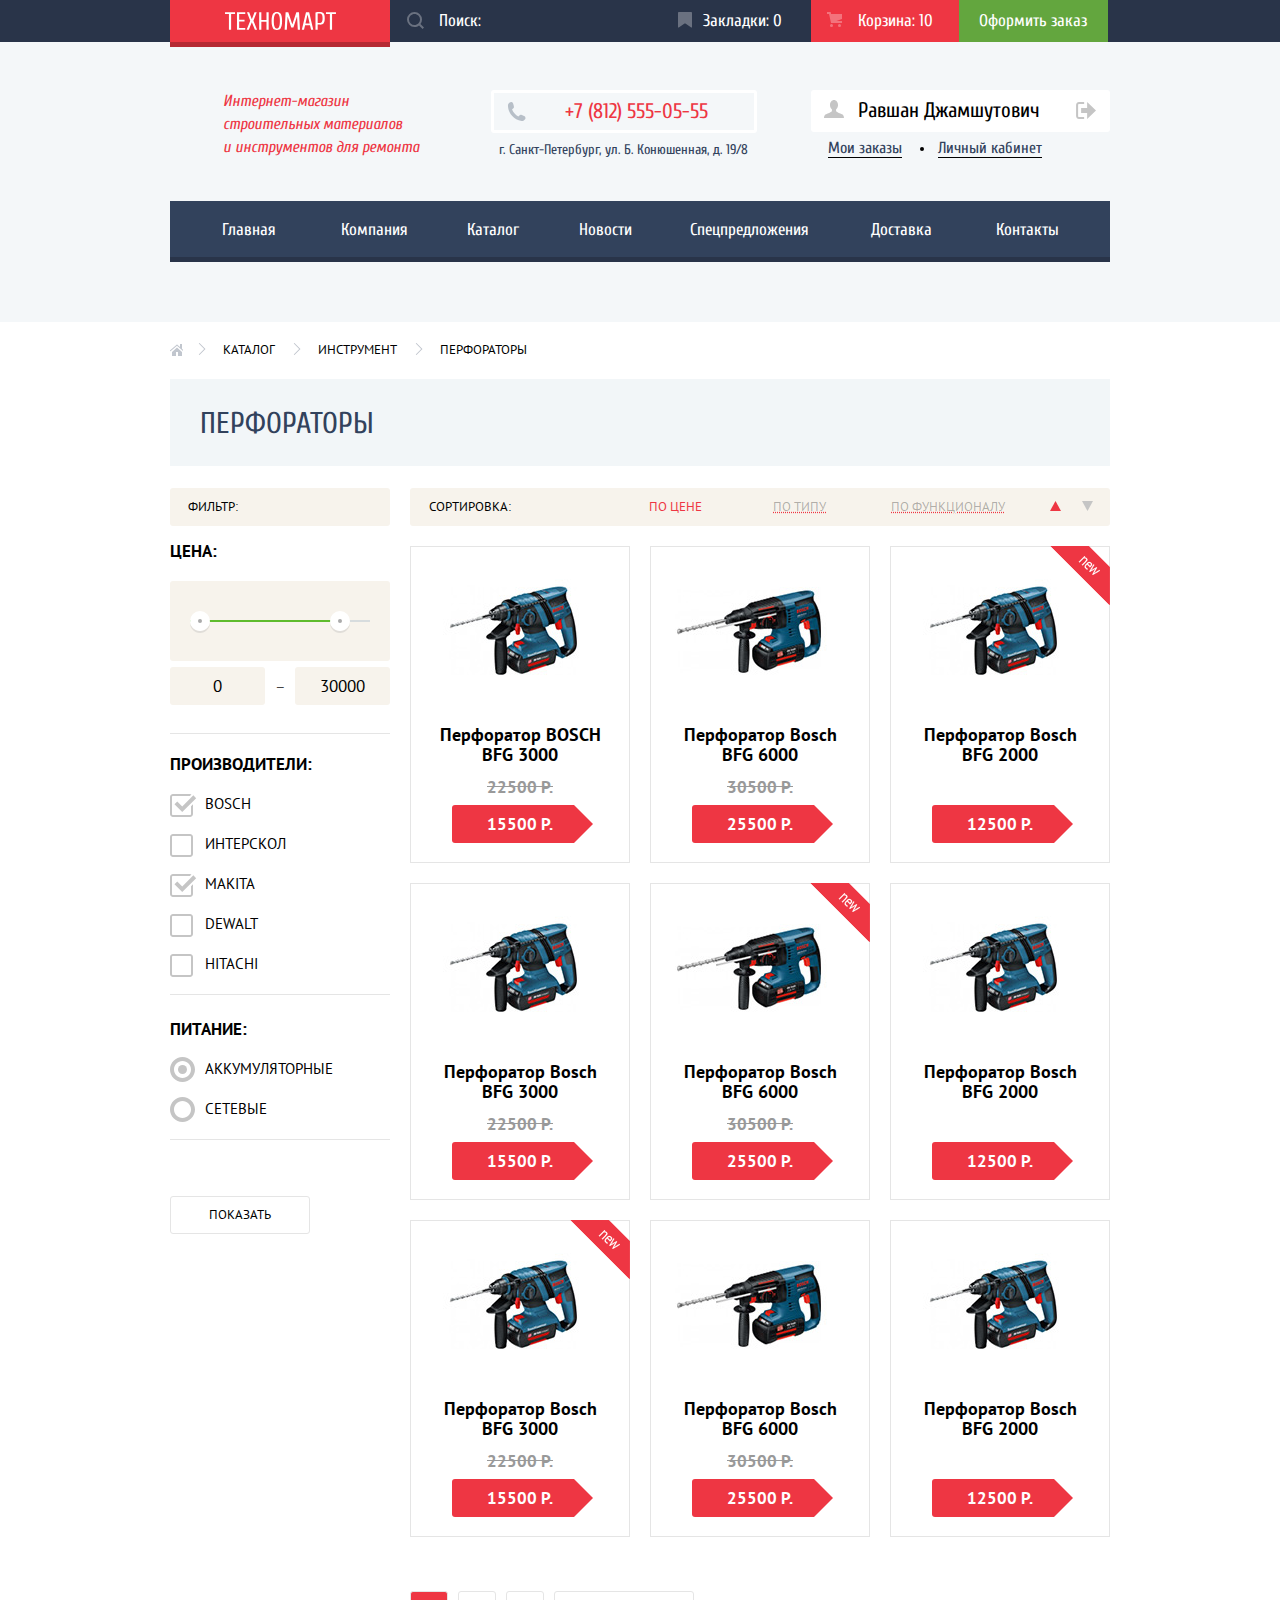
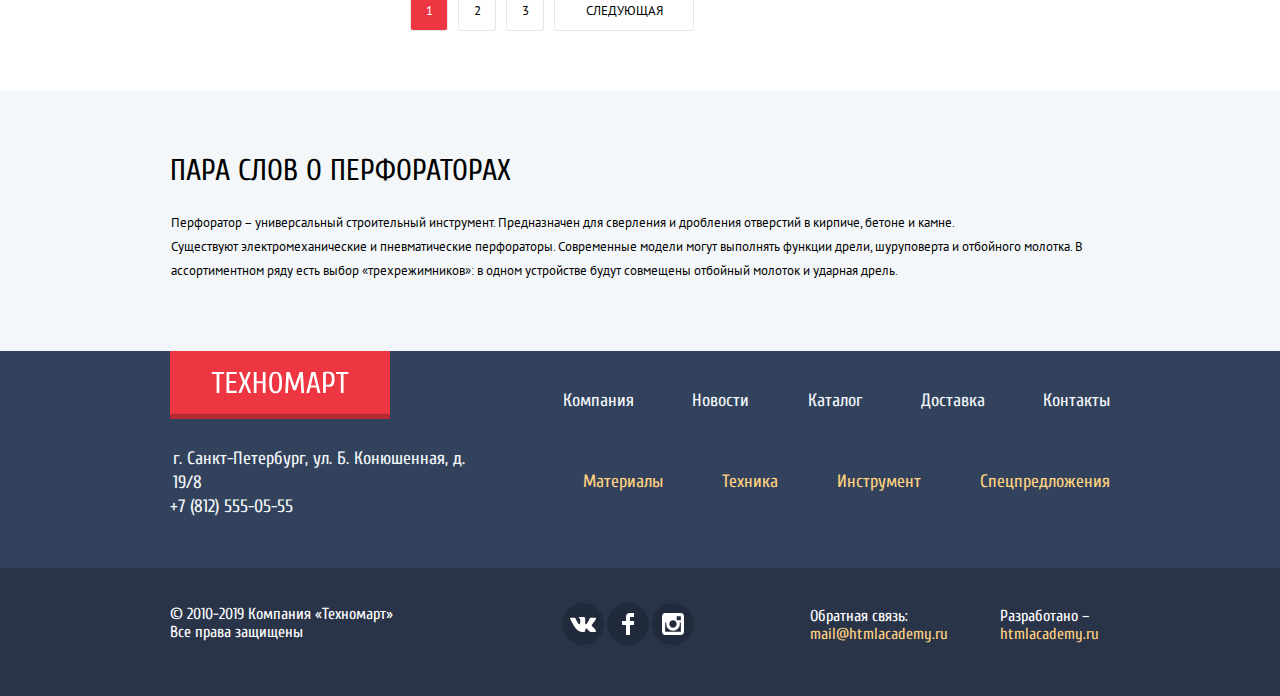
==== catalog.html @ f98b452c "Выравнивание в ПиксельПерфект, правки по замечаниям, доюавление кнопок слайдера" ====
<!DOCTYPE html>
<html lang="ru">
  <head>
    <meta charset="utf-8">
    <title>HTML Academy: Техномарт</title>
    <link href="https://fonts.googleapis.com/css?family=Cuprum:400,400i,700,700i|PT+Sans:400,700&amp;subset=cyrillic" rel="stylesheet" type="text/css">
    <link href="css/normalize.css" rel="stylesheet">
    <link href="css/style.css" rel="stylesheet">
  </head>
  <body>
    <header class="main-header">
      <section class="user-navigation">
        <div class="wrapper-container header-wrapper-container">
          <h2 class="visually-hidden">Пользовательская навигация</h2>
          <a class="header-logo" href="index.html">
            <img src="image/logo-technomart.svg" width="111" height="18" alt="Логотип сайта Техномарт">
            <span class="visually-hidden">Техномарт</span>
          </a>
          <form class="search-form" method="get" action="https://echo.htmlacademy.ru">
            <input class="search-input" type="text" name="search" placeholder="Поиск:">
          </form>
          <a class="bookmarks-link" href="#">Закладки: 0</a>
          <a class="basket-link basket-link-catalog" href="#">Корзина: 10</a>
          <a class="green-button green-button-catalog" href="#">Оформить заказ</a>
        </div>
      </section>
      <div class="wrapper-container">
        <section class="contacts-navigation">
          <h1 class="main-title">Интернет-магазин строительных материалов<br> и инструментов для ремонта</h1>
          <div class="contacts-list">
            <a href="tel:+78125550555">+7 (812) 555-05-55</a>
            <p>г. Санкт-Петербург, ул. Б. Конюшенная, д. 19/8</p>
          </div>
          <section class="user-page">
            <h2 class="visually-hidden">Кабинет пользователя</h2>
              <div class="user-form" >
                <a class="user-profile" href="#" aria-label="Ссылка на профайл">
                  <svg xmlns="http://www.w3.org/2000/svg" width="20" height="18" viewBox="0 0 20 18"><path fill="#c5c5c5" d="M17.881 14.166c-2.144-.735-4.256-1.666-5.207-2.39-.657-.501-.77-1.618-.517-2.415 1.118-.903 1.864-2.477 1.864-4.278C14.021 2.276 12.221 0 10 0S5.979 2.276 5.979 5.083c0 1.801.746 3.374 1.863 4.277.253.798.141 1.915-.517 2.416-.95.724-3.063 1.654-5.207 2.39S0 18 0 18h20s.025-3.099-2.119-3.834z"/></svg>
                </a>
                <a class="user-input" href="#">Равшан Джамшутович</a>
                <a class="user-exit" href="#" aria-label="Ссылка на страницу деавторизации">
                  <svg xmlns="http://www.w3.org/2000/svg" width="21" height="17" viewBox="0 0 21 17"><g fill="#c5c5c5"><path fill="#c5c5c5" d="M21 8.5L12.125 0v6h-6v5h6v6z"/><path fill="#c5c5c5" d="M3.106 13.952V3.048c.018-.376.171-1.057 1.01-1.057h5.027V0H4.116C1.938 0 1.112 1.81 1.087 3.027v10.946C1.112 15.189 1.938 17 4.116 17h5.027v-1.99H4.116c-.839 0-.992-.683-1.01-1.058z"/></g></svg>
                </a>
              </div>
              <ul class="user-page-link">
                <li>
                  <a href="#">Мои заказы</a>
                </li>
                <li>
                  <a href="#">Личный кабинет</a>
                </li>
              </ul>
          </section>
        </section>
        <nav class="site-navigation">
          <h2 class="visually-hidden">Навигация по сайту</h2>
          <ul class="site-navigation-list">
            <li class="site-navigation-item">
              <a href="index.html">Главная</a>
            </li>
            <li class="site-navigation-item">
              <a href="#">Компания</a>
            </li>
            <li class="site-navigation-item">
              <a href="#">Каталог</a>
            </li>
            <li class="site-navigation-item">
              <a href="#">Новости</a>
            </li>
            <li class="site-navigation-item">
              <a href="#">Спецпредложения</a>
            </li>
            <li class="site-navigation-item">
              <a href="#">Доставка</a>
            </li>
            <li class="site-navigation-item">
              <a href="#">Контакты</a>
            </li>
          </ul>
        </nav>
      </div>
    </header>
    <main>
      <div class="wrapper-container">
        <section class="catalog-position">
          <ul class="catalog-position-nav">
            <li class="icon-home">
              <a href="index.html" aria-label="Возврат на главную страницу"></a>
            </li>
            <li>
              <a href="#">Каталог</a>
            </li>
            <li>
              <a href="#">Инструмент</a>
            </li>
            <li>
              <a href="#">Перфораторы</a>
            </li>
          </ul>
          <h2>Перфораторы</h2>
        </section>
        <div class="filter-and-catalog-container">
          <section class="filters">
            <h3 class="filters-title">Фильтр:</h3>
            <form class="filters-form" method="get" action="https://echo.htmlacademy.ru">
              <fieldset class="price-filter">
                <legend>Цена:</legend>
                <div class="filter-range">
                  <div class="range-controls">
                    <div class="scale">
                      <div class="bar"></div>
                    </div>
                    <div class="range-toggle range-toggle-min"></div>
                    <div class="range-toggle range-toggle-max"></div>
                  </div>
                  <div class="price-controls">
                    <input class="min-price" type="text" name="min-price" value="0">
                    <p>–</p>
                    <input class="max-price" type="text" name="max-price" value="30000">
                  </div>
                </div>
              </fieldset>
              <fieldset class="manufacturers-filter">
                <legend>Производители:</legend>
                <ul class="manufacturers-filter-list">
                  <li class="filter-option">
                    <input class="visually-hidden filter-input filter-input-checkbox" type="checkbox" name="bosch" id="bosch" checked>
                    <label class="input-label" for="bosch">Bosch</label>
                  </li>
                  <li class="filter-option">
                    <input class="visually-hidden filter-input filter-input-checkbox" type="checkbox" name="interscol" id="interscol">
                    <label class="input-label" for="interscol">Интерскол</label>
                  </li>
                  <li class="filter-option">
                    <input class="visually-hidden filter-input filter-input-checkbox" type="checkbox" name="makita" id="makita" checked>
                    <label class="input-label" for="makita">Makita</label>
                  </li>
                  <li class="filter-option">
                    <input class="visually-hidden filter-input filter-input-checkbox" type="checkbox" name="dewolt" id="dewalt">
                    <label class="input-label" for="dewalt">Dewalt</label>
                  </li>
                  <li class="filter-option">
                    <input class="visually-hidden filter-input filter-input-checkbox" type="checkbox" name="hitachi" id="hitachi">
                    <label class="input-label" for="hitachi">Hitachi</label>
                  </li>
                </ul>
              </fieldset>
              <fieldset class="type-of-power-filter">
                <legend>Питание:</legend>
                <ul class="type-of-power-list">
                  <li class="filter-option">
                    <input class="visually-hidden filter-input filter-input-radio" type="radio" name="power-group" value="battery" id="battery" checked>
                    <label class="input-label" for="battery">Аккумуляторные</label>
                  </li>
                  <li class="filter-option">
                    <input class="visually-hidden filter-input filter-input-radio" type="radio" name="power-group" value="network" id="network">
                    <label class="input-label" for="network">Сетевые</label>
                  </li>
                </ul>
              </fieldset>
              <button class="filter-button" type="submit">Показать</button>
            </form>
          </section>
          <section class="catalog">
            <h3 class="visually-hidden">Страница каталога перфораторов</h3>
            <section class="sorting-section">
              <h3 class="sorting-section-title">Сортировка:</h3>
              <ul class="sorting-list">
                <li class="sorting-item sorting-item-current">
                  <a href="#">По цене</a>
                </li>
                <li class="sorting-item">
                  <a href="#">По типу</a>
                </li>
                <li class="sorting-item">
                  <a href="#">По функционалу</a>
                </li>
              </ul>
              <div class="navigation-button">
                <a class="navigation navigation-current" href="#">
                  <span class="visually-hidden">Сортировка вверх</span>
                  <svg xmlns="http://www.w3.org/2000/svg" width="11" height="10" viewBox="0 0 11 10"><path fill="#231F20" d="M5.5 0L0 10h11z"/></svg>
                </a>
                <a class="navigation" href="#">
                  <span class="visually-hidden">Сортировка вниз</span>
                  <svg xmlns="http://www.w3.org/2000/svg" width="11" height="10" viewBox="0 0 11 10"><path fill="#231F20" d="M5.5 10L0 0h11"/></svg>
                </a>
              </div>
            </section>
            <section class="catalog-section">
              <h3 class=visually-hidden>Список перфораторов</h3>
              <ul class="catalog-list">
                <li class="catalog-item">
                  <div class="flag flag-new">новинка</div>
                  <div class="actions">
                    <a href="#" class="buy-button">Купить</a>
                    <a href="#" class="bookmarks-button">В закладки</a>
                  </div>
                  <div class="image">
                    <img src="image/perforator-1.jpg" width="218" height="168" alt="Перфоратор Bosch BFG 3000">
                  </div>
                  <div class="goods-title">Перфоратор BOSCH BFG 3000</div>
                  <div class="grey-price-button">22500 р.</div>
                  <div class="red-price-button">15500 р.</div>
                </li>
                <li class="catalog-item">
                  <div class="flag flag-new">новинка</div>
                  <div class="actions">
                    <a href="#" class="buy-button">Купить</a>
                    <a href="#" class="bookmarks-button">В закладки</a>
                  </div>
                  <div class="image">
                    <img src="image/perforator-2.jpg" width="218" height="168" alt="Перфоратор Bosch BFG 6000">
                  </div>
                  <div class="goods-title">Перфоратор Bosch BFG 6000</div>
                  <div class="grey-price-button">30500 р.</div>
                  <div class="red-price-button">25500 р.</div>
                </li>
                <li class="catalog-item">
                  <div class="flag flag-new flag-show">новинка</div>
                  <div class="actions">
                    <a href="#" class="buy-button">Купить</a>
                    <a href="#" class="bookmarks-button">В закладки</a>
                  </div>
                  <div class="image">
                    <img src="image/perforator-3.jpg" width="218" height="168" alt="Перфоратор Bosch BFG 2000">
                  </div>
                  <div class="goods-title">Перфоратор Bosch BFG 2000</div>
                  <div class="grey-price-button invisible-price">12500 р.</div>
                  <div class="red-price-button">12500 р.</div>
                </li>
                <li class="catalog-item">
                  <div class="flag flag-new">новинка</div>
                  <div class="actions">
                    <a href="#" class="buy-button">Купить</a>
                    <a href="#" class="bookmarks-button">В закладки</a>
                  </div>
                  <div class="image">
                    <img src="image/perforator-1.jpg" width="218" height="168" alt="Перфоратор Bosch BFG 3000">
                  </div>
                  <div class="goods-title">Перфоратор Bosch BFG 3000</div>
                  <div class="grey-price-button">22500 р.</div>
                  <div class="red-price-button">15500 р.</div>
                </li>
                <li class="catalog-item">
                  <div class="flag flag-new flag-show">новинка</div>
                  <div class="actions">
                    <a href="#" class="buy-button">Купить</a>
                    <a href="#" class="bookmarks-button">В закладки</a>
                  </div>
                  <div class="image">
                    <img src="image/perforator-2.jpg" width="218" height="168" alt="Перфоратор Bosch BFG 6000">
                  </div>
                  <div class="goods-title">Перфоратор Bosch BFG 6000</div>
                  <div class="grey-price-button">30500 р.</div>
                  <div class="red-price-button">25500 р.</div>
                </li>
                <li class="catalog-item">
                  <div class="flag flag-new">новинка</div>
                  <div class="actions">
                    <a href="#" class="buy-button">Купить</a>
                    <a href="#" class="bookmarks-button">В закладки</a>
                  </div>
                  <div class="image">
                    <img src="image/perforator-3.jpg" width="218" height="168" alt="Перфоратор Bosch BFG 2000">
                  </div>
                  <div class="goods-title">Перфоратор Bosch BFG 2000</div>
                  <div class="grey-price-button invisible-price">12500 р.</div>
                  <div class="red-price-button">12500 р.</div>
                </li>
                <li class="catalog-item">
                  <div class="flag flag-new flag-show">новинка</div>
                  <div class="actions">
                    <a href="#" class="buy-button">Купить</a>
                    <a href="#" class="bookmarks-button">В закладки</a>
                  </div>
                  <div class="image">
                    <img src="image/perforator-1.jpg" width="218" height="168" alt="Перфоратор Bosch BFG 3000">
                  </div>
                  <div class="goods-title">Перфоратор Bosch BFG 3000</div>
                  <div class="grey-price-button">22500 р.</div>
                  <div class="red-price-button">15500 р.</div>
                </li>
                <li class="catalog-item">
                  <div class="flag flag-new">новинка</div>
                  <div class="actions">
                    <a href="#" class="buy-button">Купить</a>
                    <a href="#" class="bookmarks-button">В закладки</a>
                  </div>
                  <div class="image">
                    <img src="image/perforator-2.jpg" width="218" height="168" alt="Перфоратор Bosch BFG 6000">
                  </div>
                  <div class="goods-title">Перфоратор Bosch BFG 6000</div>
                  <div class="grey-price-button">30500 р.</div>
                  <div class="red-price-button">25500 р.</div>
                </li>
                <li class="catalog-item">
                  <div class="flag flag-new">новинка</div>
                  <div class="actions">
                    <a href="#" class="buy-button">Купить</a>
                    <a href="#" class="bookmarks-button">В закладки</a>
                  </div>
                  <div class="image">
                    <img src="image/perforator-3.jpg" width="218" height="168" alt="Перфоратор Bosch BFG 2000">
                  </div>
                  <div class="goods-title">Перфоратор Bosch BFG 2000</div>
                  <div class="grey-price-button invisible-price">12500 р.</div>
                  <div class="red-price-button">12500 р.</div>
                </li>
              </ul>
              <ul class="pagination-list">
                <li class="pagination-item pagination-item-current"><a href="#" aria-label="Первая страница каталога">1</a></li>
                <li class="pagination-item"><a href="#" aria-label="Вторая страница каталога">2</a></li>
                <li class="pagination-item"><a href="#" aria-label="Третья страница каталога">3</a></li>
                <li class="pagination-item"><a href="#" aria-label="Следующая страница каталога">Следующая</a></li>
              </ul>
            </section>
          </section>
        </div>
      </div>
      <section class="about-product">
        <div class="wrapper-container">
          <h2>Пара слов о перфораторах</h2>
          <p>Перфоратор – универсальный строительный инструмент. Предназначен для сверления и дробления отверстий в кирпиче, бетоне и камне.<br> Существуют электромеханические и пневматические перфораторы. Современные модели могут выполнять функции дрели, шуруповерта и отбойного молотка. В ассортиментном ряду есть выбор «трехрежимников»: в одном устройстве будут совмещены отбойный молоток и ударная дрель.</p>
        </div>
      </section>
      <section class="modal modal-basket">
        <h2 class="visually-hidden">Товар добавлен в корзину</h2>
        <div class="product-in-basket">
          <p>Товар добавлен в корзину!</p>
          <button class="close-button" type="button" aria-label="Закрыть окно"></button>
        </div>
        <div class="basket-buy-buttons">
          <a class="checkout" href="#">Оформить заказ</a>
          <a class="continue-shopping" href="catalog.html">Продолжить покупки</a>
        </div>
      </section>
    </main>
    <footer class="main-footer">
      <div class="upper-footer-container">
        <div class="wrapper-container footer-wrapper-container">
          <div class="footer-navigation">
            <section class="adress">
              <h2 class="visually-hidden">Адрес Техномарта</h2>
              <a class="footer-logo" href="index.html">
                <img src="image/logo-footer.svg" width="138" height="23" alt="Логотип сайта Техномарт">
                <span class="visually-hidden">Техномарт</span>
              </a>
              <p>г. Санкт-Петербург, ул. Б. Конюшенная, д. 19/8</p>
              <a href="tel:+78125550555">+7 (812) 555-05-55</a>
            </section>
            <section class="footer-navigation-list">
              <h2 class="visually-hidden">Навигация по сайту</h2>
              <ul class="footer-site-nav">
                <li>
                  <a href="#">Компания</a>
                </li>
                <li>
                  <a href="#">Новости</a>
                </li>
                <li>
                  <a href="catalog.html">Каталог</a>
                </li>
                <li>
                  <a href="#">Доставка</a>
                </li>
                <li>
                  <a href="#">Контакты</a>
                </li>
              </ul>
              <ul class="footer-catalog-nav">
                <li>
                  <a href="#">Материалы</a>
                </li>
                <li>
                  <a href="#">Техника</a>
                </li>
                <li>
                  <a href="#">Инструмент</a>
                </li>
                <li>
                  <a href="#">Спецпредложения</a>
                </li>
              </ul>
            </section>
          </div>
        </div>
      </div>
      <div class="lower-footer-container">
        <div class="wrapper-container">
          <section class="social">
            <h2 class="visually-hidden">Соцсети и обратная связь</h2>
            <p class="copyright">© 2010-2019 Компания «Техномарт» Все права защищены</p>
            <ul class="social-button-list">
              <li>
                <a class="social-button" href="#">
                  <span class="visually-hidden">Вконтакте</span>
                </a>
              </li>
              <li>
                <a class="social-button" href="#">
                  <span class="visually-hidden">Фейсбук</span>
                </a>
              </li>
              <li>
                <a class="social-button" href="#">
                  <span class="visually-hidden">Инстаграм</span>
                </a>
              </li>
            </ul>
            <div class="social-links">
              <div class="social-links-container">
                <p>Обратная связь:</p>
                <a href="mailto:mail@htmlacademy.ru">mail@htmlacademy.ru</a>
              </div>
              <div class="social-links-container">
                <p>Разработано –</p>
                <a href="https://htmlacademy.ru/intensive/htmlcss">htmlacademy.ru</a>
              </div>
            </div>
          </section>
        </div>
      </div>
    </footer>
  </body>
<html>                                                                                                                                                                                                                                       
---- css/style.css ----
* {
	box-sizing: border-box;
}

body {
  position: relative;
  margin: 0;
  padding: 0;
  font-family: "PT Sans", "Arial", sans-serif;
  font-size: 13px;
  line-height: 24px;
  font-weight: 400;
  color: #000000;
  background-color: #ffffff;
}

a {
  text-decoration: none;
}

img {
  max-width: 100%;
  height: auto;
}

.visually-hidden:not(:focus):not(:active),
input[type="checkbox"].visually-hidden,
input[type="radio"].visually-hidden {
  position: absolute;
  width: 1px;
  height: 1px;
  margin: -1px;
  padding: 0;
  border: 0;
  white-space: nowrap;
  clip-path: inset(100%);
  clip: rect(0 0 0 0);
  overflow: hidden;
}

.wrapper-container {
  width: 960px;
  padding: 0 10px;
  margin: 0 auto;
}

.main-header {
  display: flex;
  flex-direction: column;
  padding-bottom: 60px;
  background-color: #f4f7f9;
}

.header-wrapper-container {
  position: relative;
}

.footer-wrapper-container {
  position: relative;
}

.user-navigation {
  background-color: #293449;
}

.header-logo {
  position: absolute;
  top: 0;
  left: 10px;
  width: 220px;
  height: 47px;
  padding-left: 55px;
  padding-top: 13px;
  background-color: #ee3643;
  box-shadow: inset 0px -5px 0 0 rgba(0, 0, 0, 0.24);
}

.header-logo:hover,
.header-logo:focus {
  background-color: #ca2c37;
  box-shadow: inset 0px -5px 0 0 rgba(0, 0, 0, 0.24);
}

.header-logo:active {
  background-color: #ba2732;
  box-shadow: inset 0px -5px 0 0 rgba(0, 0, 0, 0.24);
}

.user-navigation a {
  display: inline-block;
  padding-top: 12px;
  padding-bottom: 12px;
  font-family: "Cuprum", "Arial", sans-serif;
  font-size: 17px;
  line-height: 18px;
  color: #ffffff;
  text-align: left;
}

.search-form {
  position: relative;
  display: inline-block;
  width: 270px;
  margin-left: 220px;
  background-color: #293449;
}

.search-form::before {
  content: "";
  position: absolute;
  top: 12px;
  left: 17px;
  width: 17px;
  height: 17px;
  background-image: url("../image/icon-search.svg");
  background-repeat: no-repeat;
  background-position: 0 0;
  opacity: 0.3;
}

.search-form:active::before,
.search-form:focus::before {
  opacity: 0;
}

.search-input {
  width: 100%;
  box-sizing: border-box;
  padding-left: 49px;
  padding-top: 12px;
  padding-bottom: 12px;
  border: none;
  font-family: "Cuprum", "Arial", sans-serif;
  font-size: 17px;
  line-height: 18px;
  color: #ffffff;
  text-align: left;
  background-color: #293449;
}

.search-input::placeholder {
  font-family: "Cuprum", "Arial", sans-serif;
  font-size: 17px;
  line-height: 18px;
  color: #ffffff;
}

.search-input:hover {
  background-color: #212a3a;
  background-image: url("../image/icon-search.svg");
  background-repeat: no-repeat;
  background-position: 17px center;
}

.search-input:active,
.search-input:focus {
  color: #000000;
  background-color: #ffffff;
  background-image: url("../image/icon-search-red.svg");
  background-repeat: no-repeat;
  background-position: 17px center;
}

.bookmarks-link {
  position: relative;
  width: 145px;
  padding-left: 40px;
  padding-right: 20px;
}

.bookmarks-link::before {
  content: "";
  position: absolute;
  top: 12px;
  left: 15px;
  width: 14px;
  height: 16px;
  background-image: url("../image/icon-bookmark.svg");
  background-repeat: no-repeat;
  background-position: 0 0;
  opacity: 0.3;
}

.bookmarks-link:hover::before,
.bookmarks-link:focus::before {
  opacity: 1;
}

.bookmarks-link:active::before {
  opacity: 0.5;
}

.basket-link {
  position: relative;
  width: 148px;
  padding-left: 47px;
  padding-right: 17px;
}

.basket-link::before {
  content: "";
  position: absolute;
  top: 12px;
  left: 16px;
  width: 15px;
  height: 15px;
  background-image: url("../image/icon-cart.svg");
  background-repeat: no-repeat;
  background-position: 0 0;
  opacity: 0.3;
}

.basket-link:hover::before,
.basket-link:focus::before {
  opacity: 1;
}

.basket-link:active::before {
  opacity: 0.5;
}

.basket-link-catalog {
  background-color: #ee3643;
}

.bookmarks-link:hover,
.bookmarks-link:focus,
.basket-link:hover,
.basket-link:focus {
  background-color: #212a3a;
}

.bookmarks-link:active,
.basket-link:active {
  color: rgba(255, 255, 255, 0.6);
  background-color: #161d29;
}

.green-button {
  width: 150px;
  margin-left: -4px;
  padding-left: 21px;
  background-color: #63a63e;
}

.green-button:hover,
.green-button:focus {
  background-color: #5fbb2d;
}

.green-button:active {
  color: rgba(255, 255, 255, 0.5);
  background-color: #518534;
}

.contacts-navigation {
  display: flex;
  flex-wrap: wrap;
  justify-content: space-between;
  align-items: flex-start;
  padding: 0;
  margin-top: 48px;
  margin-bottom: 25px;
}

.contacts-navigation p {
  margin-top: 0;
  font-family: "Cuprum", "Arial", sans-serif;
  font-size: 14px;
  line-height: 24px;
  font-weight: 400;
  color: #32425c;
  text-align: center;
}

.main-title {
  width: 197px;
  margin-top: 0;
  margin-left: 53px;
  margin-right: 4px;
  padding: 0;
  font-family: "Cuprum", "Arial", sans-serif;
  font-style: italic;
  font-size: 16px;
  line-height: 23px;
  font-weight: 400;
  color: #ee3643;
  text-align: left;
}

.index-contacts-list {
  width: 270px;
}

.index-contacts-list a {
  position: relative;
  display: block;
  width: auto;
  margin-bottom: 4px;
  padding-top: 8px;
  padding-bottom: 8px;
  padding-left: 71px;
  font-family: "Cuprum", "Arial", sans-serif;
  font-size: 21px;
  line-height: 21px;
  font-weight: 400;
  color: #ee3643;
  text-align: left;
  border: 3px solid #ffffff;
  border-radius: 3px;
}

.contacts-list {
  width: 278px;
}

.contacts-list a {
  position: relative;
  display: block;
  width: auto;
  margin-bottom: 5px;
  margin-left: 12px;
  padding-top: 8px;
  padding-bottom: 8px;
  padding-left: 71px;
  font-family: "Cuprum", "Arial", sans-serif;
  font-size: 21px;
  line-height: 21px;
  font-weight: 400;
  color: #ee3643;
  text-align: left;
  border: 3px solid #ffffff;
  border-radius: 3px;
}

.contacts-list a::before {
  content: "";
  position: absolute;
  top: 9px;
  left: 13px;
  width: 19px;
  height: 19px;
  background-image: url("../image/icon-phone.svg");
  background-repeat: no-repeat;
  background-position: 0 0;
}

.contacts-list p {
  margin-left: 12px;
}
.user-button {
  display: flex;
  flex-wrap: wrap;
  width: 280px;
  margin: 0;
  padding: 0;
  padding-top: 11px;
  padding-bottom: 9px;
  list-style: none;
}

.enter-user-button {
  position: relative;
  width: 121px;
  margin-right: 10px;
  padding-left: 47px;
  padding-right: 27px;
  padding-top: 12px;
  padding-bottom: 8px;
  font-family: "Cuprum", "Arial", sans-serif;
  font-size: 21px;
  line-height: 21px;
  font-weight: 400;
  color: #000000;
  background-color: #ffffff;
  border: none;
  border-radius: 3px;
}

.registration-user-button {
  width: 150px;
  padding-top: 14px;
  padding-bottom: 11px;
  padding-left: 23px;
  padding-right: 23px;
  font-family: "Cuprum", "Arial", sans-serif;
  font-size: 21px;
  line-height: 21px;
  font-weight: 400;
  color: #000000;
  text-align: center;
  background-color: #ffffff;
  border: none;
  border-radius: 3px;
}

.enter-user-button:hover,
.enter-user-button:focus,
.registration-user-button:hover,
.registration-user-button:focus {
  color: #ee3643;
}

.enter-user-button:active,
.registration-user-button:active {
  color: rgba(0, 0, 0, 0.3);
}

.enter-user-button::before {
  content: "";
  position: absolute;
  top: 15px;
  left: 15px;
  width: 20px;
  height: 17px;
  background-image: url("../image/icon-login.svg");
  background-repeat: no-repeat;
  background-position: 0 0;
}

.enter-user-button:hover::before,
.enter-user-button:focus::before{
  background-image: url("../image/icon-login-black.svg");
}

.enter-user-button:active::before {
  background-image: url("../image/icon-login.svg")
}

.user-page {
  display: flex;
  flex-direction: column;
}

.user-form {
  display: flex;
  flex-wrap: wrap;
  justify-content: flex-start;
  width: 299px;
  margin-bottom: 5px;
  box-sizing: border-box;
  padding-top: 10px;
  padding-bottom: 11px;
  padding-left: 13px;
  padding-right: 10px;
  background-color: #ffffff;
  border: none;
  border-radius: 3px;
}

.user-input {
  font-family: "Cuprum", "Arial", sans-serif;
  font-size: 21px;
  line-height: 21px;
  font-weight: 400;
  color: #000000;
  text-align: left;
}

.user-input:active {
  color: rgba(0, 0, 0, 0.3);
}

.user-profile {
  width: 20px;
  height: 18px;
  margin-right: 14px;
}

.user-profile:hover path,
.user-profile:focus path {
  fill: #000000;
}

.user-profile:active path {
  fill: #c5c5c5;
}

.user-exit {
  width: 20px;
  height: 17px;
  margin-top: 2px;
  margin-left: 35px;
}

.user-exit:hover path,
.user-exit:focus path {
  fill: #000000;;
}

.user-exit:active path {
  fill: #c5c5c5;
}

.user-page-link {
  display: flex;
  justify-content: space-between;
  flex-wrap: wrap;
  width: 239px;
  margin: 0;
  padding: 0;
  list-style-position: inside;
}

.user-page-link li:first-of-type {
  width: 109px;
  padding-left: 17px;
  padding-right: 7px;
  list-style: none;
}

.user-page-link li:last-of-type {
  width: 130px;
}

.user-page-link a {
  font-family: "Cuprum", "Arial", sans-serif;
  font-size: 16px;
  line-height: 18px;
  font-weight: 400;
  color: #32425c;
  text-align: left;
  border-bottom: 1px solid #000000;
}

.user-page-link a:hover,
.user-page-link a:focus {
  color: #ee3643;
}

.user-page-link a:active {
  color: rgba(50, 66, 92, 0.3);
}

.site-navigation {
  background-color: #32425c;
  box-shadow: inset 0px -5px 0 0 #293449;
}

.site-navigation-list {
  display: flex;
  flex-wrap: wrap;
  justify-content: flex-start;
  padding: 0;
  margin: 0;
  list-style: none;
}

.site-navigation-item {
  display: block;
  box-sizing: border-box;
  margin: 0;
  padding: 0;
  padding-top: 18px;
  padding-bottom: 19px;
  color: #ffffff;
}

.site-navigation-item:first-of-type {
  padding-left: 52px;
  padding-right: 32px;
}

.site-navigation-item:nth-of-type(2) {
  padding-left: 33px;
  padding-right: 29px;
}

.site-navigation-item:nth-of-type(3) {
  padding-left: 30px;
  padding-right: 30px;
}

.site-navigation-item:nth-of-type(4) {
  padding-left: 30px;
  padding-right: 29px;
}

.site-navigation-item:nth-of-type(5) {
  padding-left: 29px;
  padding-right: 31px;
}

.site-navigation-item:nth-of-type(6) {
  padding-left: 31px;
  padding-right: 32px;
}

.site-navigation-item:last-of-type {
  padding-left: 32px;
  padding-right: 50px;
}

.site-navigation-item:hover,
.site-navigation-item:focus,
.site-navigation-item:hover a,
.site-navigation-item:focus a{
  color: #ffffff;
  background-color: #293449;
}

.site-navigation-item:active,
.site-navigation-item:active a {
  color: rgba(255, 255, 255, 0.5);
  background-color: #1d2739;
}

.site-navigation a {
  font-family: "Cuprum", "Arial", sans-serif;
  font-size: 17px;
  line-height: 17px;
  font-weight: 400;
  color: #ffffff;
  text-align: left;
}

.special-index-catalog {
  display: flex;
  flex-wrap: wrap;
  flex-direction: column;
  margin-top: 60px;
  background-color: #ffffff;
}

.upper-container {
  display: flex;
  flex-wrap: wrap;
  justify-content: space-between;
  margin-bottom: 22px;
}

.lower-container {
  display: flex;
  flex-wrap: wrap;
  justify-content: space-between;
}

.lower-container-item {
  display: flex;
  flex-wrap: wrap;
  flex-direction: column;
  justify-content: space-between;
}

.special-index-catalog-list {
  display: block;
  width: 300px;
  padding-left: 24px;
  padding-right: 43px;
  padding-bottom: 20px;
  font-family: "Cuprum", "Arial", sans-serif;
  font-size: 24px;
  line-height: 30px;
  font-weight: 700;
  color: #ffffff;
  text-align: left;
}

.lower-container .special-index-catalog-list {
  padding-bottom: 21px;
  margin-bottom: 22px;
}

.special-index-catalog-list:first-of-type {
  position: relative;
  background-image: url("../image/icon-1.svg");
  background-repeat: no-repeat;
  background-size: 129px 65px;
  background-position: right;
  background-color: #ffbf47;
}

.special-index-catalog-list:first-of-type .flag {
  position: absolute;
  top: 0;
  right: 0;
  width: 60px;
  height: 60px;
  text-indent: -1000px;
  overflow: hidden;
  z-index: 20;
}

.special-index-catalog-list:first-of-type .flag-new {
  background-image: url("../image/new-flag.png");
  background-repeat: no-repeat;
  background-position: 0 0;
}

.special-index-catalog-list:nth-of-type(2) {
  background-image: url("../image/icon-2.svg");
  background-repeat: no-repeat;
  background-size: 129px 61px;
  background-position: right;
  background-color: #3bbce3;
}

.special-index-catalog-list:nth-of-type(3) {
  background-image: url("../image/icon-3.svg");
  background-repeat: no-repeat;
  background-size: 138px 62px;
  background-position: right;
  background-color: #dc91d8;
}

.lower-container-item .special-index-catalog-list:nth-of-type(1) {
  background-image: url("../image/icon-4.svg");
  background-repeat: no-repeat;
  background-size: 147px 72px;
  background-position: right;
  background-color: #8ed78f;
}

.lower-container-item .special-index-catalog-list:nth-of-type(2) {
  background-image: url("../image/icon-5.svg");
  background-repeat: no-repeat;
  background-size: 138px 63px;
  background-position: right;
  background-color: #ffc047;
}

.special-index-catalog-list a {
  display: inline-block;
  width: 135px;
  margin-top: 11px;
  padding-top: 11px;
  padding-bottom: 10px;
  font-family: "Cuprum", "Arial", sans-serif;
  font-size: 14px;
  line-height: 18px;
  font-weight: 400;
  color: #ffffff;
  text-transform: uppercase;
  text-align: center;
  background-color: rgba(0, 0, 0, 0.1);
  border-radius: 3px;
}

.special-index-catalog-list a:hover,
.special-index-catalog-list a:focus {
  background-color: rgba(0, 0, 0, 0.2);
}

.special-index-catalog-list a:active {
  background-color: rgba(0, 0, 0, 0.3);
}

.special-index-catalog-list p {
  margin: 0;
  margin-top: 20px;
}

.slider {
  position: relative;
  display: block;
  width: 620px;
  padding-top: 23px;
  padding-bottom: 20px;
  padding-left: 25px;
  padding-right: 20px;
  color: #ffffff;
}

.slider::before {
  content: "";
  position: absolute;
  top: 114px;
  left: 25px;
  width: 22px;
  height: 40px;
  background-image: url("../image/icon-left.svg");
  background-repeat: no-repeat;
  background-position: 0 0;
}

.slider::after {
  content: "";
  position: absolute;
  top: 114px;
  right: 20px;
  width: 22px;
  height: 40px;
  background-image: url("../image/icon-right.svg");
  background-repeat: no-repeat;
  background-position: 0 0;
}

.drills p,
.perforators p {
  margin: 0;
  margin-bottom: 2px;
  font-family: "Cuprum", "Arial", sans-serif;
  font-size: 36px;
  line-height: 36px;
  font-weight: 700;
  color: #ffffff;
  text-transform: uppercase;
  text-align: left;
}

.drills .under-title,
.perforators .under-title {
  margin-bottom: 100px;
  font-size: 18px;
  line-height: 24px;
  font-weight: 400;
  text-transform: none;
}

.slider a {
  display: inline-block;
  width: 195px;
  margin-top: 20px;
  padding-left: 3px;
  padding-top: 11px;
  padding-bottom: 10px;
  font-family: "Cuprum", "Arial", sans-serif;
  font-size: 14px;
  line-height: 18px;
  font-weight: 400;
  color: #ffffff;
  text-transform: uppercase;
  text-align: center;
  background-color: #ee3643;
  border-radius: 3px;
}

.slider a:hover,
.slider a:focus {
  background-color: #ca2c37;
}

.slider a:active {
  background-color:#ba2732;
}

.drills {
  background-image: url("../image/drills.jpg");
  background-repeat: no-repeat;
  background-size: 620px 266px;
}

.perforators {
  display: none;
  background-image: url("../image/perforators.jpg");
  background-repeat: no-repeat;
  background-size: 620px 266px;
}

.slider-controls i {
  position: relative;
  display: inline-block;
  width: 10px;
  height: 10px;
  margin-right: 6px;
  background-color: #ffffff;
  border-radius: 50%;
  cursor: pointer;
}

.slider-controls .slider-active::after {
  content: "";
  position: absolute;
  top: 2px;
  left: 2px;
  z-index: 1;
  width: 6px;
  height: 6px;
  background-color: #ee3643;
  border-radius: 50%;
}

.slider-container {
  position: relative;
}

.slider-controls {
  position: absolute;
  top: 213px;
  left: 292px;
  width: 40px;
  height: 40px;
  text-align: center;
  z-index: 50;
}

.popular-goods-header,
.popular-manufacturers-header {
  display: flex;
  flex-wrap: wrap;
  justify-content: space-between;
  align-items: center;
  margin-top: 33px;;
  padding-top: 25px;
  padding-bottom: 23px;
  background-color: #f9f5f0;
}

.popular-manufacturers-header {
  margin-top: 3px;
  margin-bottom: 22px;
}

.popular-goods-header h2,
.popular-manufacturers-header h2 {
  margin: 0;
  padding: 0;
  padding-top: 3px;
  padding-bottom: 3px;
  padding-left: 28px;
  font-family: "Cuprum", "Arial", sans-serif;
  font-size: 30px;
  line-height: 30px;
  font-weight: 400;
  color: #32425c;
  text-transform: uppercase;
  text-align: left;
}

.popular-goods-header a,
.popular-manufacturers-header a {
  display: inline-block;
  width: 253px;
  margin: 0;
  margin-right: 24px;
  padding-top: 9px;
  padding-bottom: 11px;
  font-family: "Cuprum", "Arial", sans-serif;
  font-size: 14px;
  line-height: 18px;
  font-weight: 400;
  color: #ffffff;
  text-transform: uppercase;
  text-align: center;
  background-color: #ee3643;
  border-radius: 3px;
}

.popular-goods-header a:hover,
.popular-manufacturers-header a:hover,
.popular-goods-header a:focus,
.popular-manufacturers-header a:focus {
  background-color: #ca2c37;
}

.popular-goods-header a:active,
.popular-manufacturers-header a:active {
  background-color: #ba2732;
}

.index-catalog {
  display: flex;
  flex-wrap: wrap;
}

.index-catalog-list {
  display: flex;
  flex-wrap: wrap;
  justify-content: space-between;
  flex-wrap: wrap;
  width: 940px;
  margin: 0 auto;
  margin-top: 22px;
  padding: 0;
  list-style: none;
}

.catalog-section {
  display: flex;
  flex-wrap: wrap;
  flex-direction: column;
}

.catalog-list {
  display: flex;
  flex-wrap: wrap;
  justify-content: space-between;
  flex-wrap: wrap;
  width: 700px;
  margin: 0 auto;
  margin-top: 20px;
  padding: 0;
  list-style: none;
}

.index-catalog-item,
.catalog-item {
  position: relative;
  display: inline-block;
  width: 220px;
  margin-right: 16px;
  margin-bottom: 20px;
  font-family: "PT Sans", "Arial", sans-serif;
  font-size: 18px;
  line-height: 20px;
  font-weight: 700;
  color: #000000;
  text-align: center;
  background-color: #ffffff;
  border: 1px solid #e5e5e5;
}

.catalog-item:nth-child(3n):not(.index-catalog-item) {
  margin-right: 0;
}

.index-catalog-item:nth-child(4n) {
  margin-right: 0;
}

.catalog-list {
  font-size: 0;
}

.catalog-item {
  font-size: 16px;
}

.catalog-item:hover {
  box-shadow: 0px 10px 25px 0 rgba(41, 52, 73, 0.5);
}

.catalog-item .flag {
  display: none;
  position: absolute;
  top: -1px;
  right: -1px;
  width: 60px;
  height: 60px;
  text-indent: -1000px;
  overflow: hidden;
  z-index: 20;
}

.catalog-item .flag-new {
  background-image: url("../image/new-flag.png");
  background-repeat: no-repeat;
  background-position: 0 0;
}

.catalog-item .flag-show {
  display: block;
}

.catalog-item .actions {
  position: absolute;
  top: 0;
  left: 0;
  width: 218px;
  height: 88px;
  padding: 40px 0;
  background-color: rgba(255, 255, 255, 0.9);
  z-index: 10;
}

.buy-button,
.bookmarks-button {
  display: block;
  width: 135px;
  margin: 0 auto;
  margin-bottom: 7px;
  padding: 10px 0;
  font-family: "Cuprum", "Arial", sans-serif;
  font-size: 14px;
  line-height: 18px;
  font-weight: 400;
  color: #ffffff;
  text-align: center;
  text-transform: uppercase;
  text-decoration: none;
  background-color: #63a63e;
  border-radius: 3px;
  box-shadow: inset 0px -3px 0 0 #367315;
}

.bookmarks-button {
  width: 129px;
  padding: 7px 0;
  color: #32425c;
  background-color: #ffffff;
  border: 3px solid #63a63e;
  box-shadow: none;
}

.buy-button:hover,
.buy-button:focus {
  background-color: #5fbb2d;
  box-shadow: inset 0px -3px 0 0 #367315;
}

.buy-button:active {
  background-color: #518534;
  box-shadow: none;
}

.bookmarks-button:hover,
.bookmarks-button:focus {
  border: 3px solid #32425c;
}

.bookmarks-button:active {
  color: rgba(50, 66, 92, 0.3);
  border: 3px solid #c1c6ce;
  outline: none;
}

.catalog-item .actions {
  display: none;
}

.catalog-item:hover .actions {
  display: block;
}

.catalog-item .image {
  width: 218px;
  height: 168px;
}

.catalog-item .image img {
  max-width: auto;
}

.goods-title {
  min-height: 40px;
  padding: 0 25px;
  margin-top: 10px;
  margin-bottom: 13px;
  font-family: "PT Sans", "Arial", sans-serif;
  font-size: 18px;
  line-height: 20px;
  font-weight: 700;
  color: #000000;
  text-align: center;
}

.grey-price-button {
  min-height: 20px;
  margin-top: 11px;
  margin-bottom: 5px;
  font-family: "PT Sans", "Arial", sans-serif;
  font-size: 17px;
  line-height: 18px;
  font-weight: 700;
  color: #999999;
  text-align: center;
  text-transform: uppercase;
  text-decoration: line-through;
}

.red-price-button {
  position: relative;
  width: 136px;
  margin: 7px auto;
  margin-bottom: 19px;
  padding: 10px 28px;
  font-family: "PT Sans", "Arial", sans-serif;
  font-size: 17px;
  line-height: 18px;
  font-weight: 700;
  color: #ffffff;
  text-align: center;
  text-transform: uppercase;
  background-color: #ee3643;
  border-radius: 3px;
}

.red-price-button:after {
  content: "";
  position: absolute;
  top: 0;
  right: -24px;
  width: 0;
  height: 0;
  border: 19px solid white;
  border-left-color: #ee3643;
}

.invisible-price {
  color: #ffffff;
}

.manufacturers-catalog {
  width: 940px;
  margin: 0 auto;
  margin-bottom: 65px;
}

.manufacturers-list {
  display: flex;
  flex-wrap: wrap;
  padding: 0;
  list-style: none;
}

.manufacturers-item {
  display: flex;
  flex-direction: column;
  justify-content: center;
  align-items: center;
  width: 220px;
  height: 145px;
  margin-bottom: 20px;
  margin-right: 20px;
  background-color: #ffffff;
  border: 1px solid #eaeaea;
}

.manufacturers-item:nth-child(4n) {
  margin-right: 0;
}

.manufacturers-item:hover,
.manufacturers-item:focus {
  box-shadow: 0px 10px 25px 0 rgba(41, 52, 73, 0.5);
}

.manufacturers-item:active {
  box-shadow: 0px 4px 10px 0 rgba(41, 52, 73, 0.5);
}

.manufacturers-item:active img {
  opacity: 0.3;
}

.manufacturers-item:first-of-type {
  padding-top: 3px;
}

.manufacturers-item:nth-of-type(4) {
  padding-bottom: 5px;
}

.manufacturers-item:nth-of-type(5) {
  padding-top: 9px;
  padding-left: 3px;
}

.manufacturers-item:nth-of-type(6) {
  padding-top: 3px;
}

.manufacturers-item:nth-of-type(7) {
  padding-top: 2px;
}

.manufacturers-item:last-of-type {
  padding-left: 2px;
}

.service {
  display: flex;
  flex-wrap: wrap;
  flex-direction: column;
  background-color: #f4f7f9;
}

.service h2 {
  font-family: "Cuprum", "Arial", sans-serif;
  font-size: 30px;
  line-height: 30px;
  font-weight: 400;
  color: #000000;
  text-transform: uppercase;
  text-align: left;
}

.service-container {
  padding: 0;
  padding-top: 40px;
}

.service-slider-container {
  display: flex;
  flex-wrap: wrap;
  flex-direction: column;
}

.service-list {
  position: relative;
  display: flex;
  flex-wrap: wrap;
  flex-direction: column;
  margin: 0;
  margin-top: 18px;
  padding: 0;
  list-style: none;
}

.service-list::after {
  content: "";
  position: absolute;
  top: -30px;
  left: 230px;
  width: 10px;
  height: 279px;
  background-image: url("../image/line.png");
  background-repeat: no-repeat;
  background-position: 0 0;
}

.service-button {
  width: 240px;
  padding-top: 16px;
  padding-bottom: 15px;
  padding-left: 22px;
  font-family: "Cuprum", "Arial", sans-serif;
  font-size: 21px;
  line-height: 30px;
  font-weight: 700;
  color: #ffffff;
  text-align: left;
  background-color:  #32425c;
  box-shadow: 0px 1px 0 0 #293449, inset 0px 1px 0 0 #405069;
  border: none;
}

.service-button:nth-of-type(2),
.service-button:nth-of-type(3) {
}

.service-button:hover,
.service-button:focus {
  color: #ffffff;
  background-color: #293449;
}

.service-button:active {
  color: #32425c;
  background-color: #ffffff;
  box-shadow: 0px 1px 0 0 #ffffff, inset 0px 1px 0 0 #ffffff;
}

.service-button-current {
  padding-top: 17px;
  padding-bottom: 17px;
  color: #32425c;
  background-color: #ffffff;
  box-shadow: 0px 1px 0 0 #ffffff, inset 0px 1px 0 0 #ffffff;
}

.slider-list {
  display: flex;
  flex-wrap: wrap;
  padding-top: 37px;
  padding-bottom: 99px;
}

.slider-list:first-of-type {
  background-image: url("../image/delivery.png");
  background-repeat: no-repeat;
  background-size: 468px 261px;
  background-position: bottom right;
}

.slider-list:nth-of-type(2) {
  display: none;
  background-image: url("../image/warranty.png");
  background-repeat: no-repeat;
  background-size: 389px 283px;
  background-position: bottom right;
}

.slider-list:last-of-type {
  display: none;
  background-image: url("../image/credit.png");
  background-repeat: no-repeat;
  background-size: 465px 285px;
  background-position: bottom right;
}

.slider-list h3 {
  margin: 0;
  margin-top: 18px;
  margin-left: 80px;
  font-family: "Cuprum", "Arial", sans-serif;
  font-size: 36px;
  line-height: 36px;
  font-weight: 400;
  color: #32425c;
  text-transform: uppercase;
  text-align: left;
}

.service-delivery p {
  margin-top: 25px;
  margin-left: 80px;
  width: 275px;
}

.service-warranty p {
  margin-left: 80px;
  width: 379px;
}

.service-credit p {
  margin-bottom: 0;
  margin-left: 80px;
  width: 279px;
}

.service-credit a {
  display: inline-block;
  width: 195px;
  margin-top: 31px;
  margin-left: 80px;
  padding-top: 14px;
  padding-bottom: 12px;
  font-family: "Cuprum", "Arial", sans-serif;
  font-size: 14px;
  line-height: 18px;
  font-weight: 400;
  color: #ffffff;
  text-transform: uppercase;
  text-align: center;
  background-color: #ff5357;
  border: none;
  border-radius: 3px;
}

.service-credit a:hover,
.service-credit a:focus {
  background-color: #ca2c37;
}

.service-credit a:active {
  background-color: #ba2732;
}

.about-company {
  display: flex;
  justify-content: space-between;
  margin-top: 80px;
  margin-bottom: 86px;
  padding: 0;
  background-color: #ffffff;
}

.about-company h2 {
  margin: 0;
  margin-bottom: 13px;
  padding: 0;
  font-family: "Cuprum", "Arial", sans-serif;
  font-size: 30px;
  line-height: 30px;
  font-weight: 400;
  color: #000000;
  text-transform: uppercase;
  text-align: left;
}

.about-company p {
  margin-bottom: 12px;
  padding: 0;
  font-family: "PT Sans", "Arial", sans-serif;
  font-size: 13px;
  line-height: 24px;
  font-weight: 400;
  color: #000000;
  text-transform: none;
  text-align: left;
}

.contacts-item p {
  margin-bottom: 31px;
}

.about-company-item {
  display: flex;
  flex-wrap: wrap;
  flex-direction: column;
  justify-content: flex-start;
  width: 530px;
  margin-right: 121px;
}

.contacts-item {
  display: flex;
  flex-wrap: wrap;
  flex-direction: column;
  justify-content: flex-start;
  width: 300px;
}

.about-company ul {
  margin: 0;
  list-style: none;
}

.about-company li {
  position: relative;
  margin: 0;
  padding: 0;
  margin-bottom: 4px;
  margin-left: -4px;
  font-family: "Cuprum", "Arial", sans-serif;
  font-size: 18px;
  line-height: 36px;
  font-weight: 400;
  color: #000000;
}

.about-company li::before {
  content: "";
  position: absolute;
  top: 50%;
  left: -35px;
  width: 25px;
  height: 2px;
  background-image: url("../image/red-line.png");
  background-repeat: no-repeat;
  background-position: 0 0;
}

.about-company a {
  display: inline-block;
  width: 220px;
  margin-top: 24px;
  padding-top: 12px;
  padding-bottom: 8px;
  font-family: "Cuprum", "Arial", sans-serif;
  font-size: 14px;
  line-height: 18px;
  font-weight: 400;
  color: #ffffff;
  text-align: center;
  text-transform: uppercase;
  background-color: #ee3643;
  border-radius: 3px;
}

.about-company a:hover,
.about-company a:focus {
  background-color: #ca2c37;
}

.about-company a:active {
  background-color: #ba2732;
}

.contacts-item a {
  margin-top: 40px;
  padding-left: 5px;
  width: 300px;
  border-radius: 3px;
}

.catalog-position {
  display: flex;
  flex-wrap: wrap;
  flex-direction: column;
}

.catalog-position-nav {
  list-style: none;
  margin-top: 16px;
  margin-bottom: 17px;
  padding: 0;
}

.catalog-position-nav li {
  position: relative;
  display: inline-block;
  box-sizing: border-box;
  padding-left: 25px;
  padding-right: 15px;
}

.catalog-position-nav li:first-of-type {
  padding-right: 0;
}

.catalog-position-nav a {
  font-family: "PT Sans", "Arial", sans-serif;
  font-size: 13px;
  line-height: 18px;
  font-weight: 400;
  color: #000000;
  text-transform: uppercase;
  text-align: left;
}

.catalog-position h2 {
  margin: 0;
  margin-bottom: 22px;
  padding-top: 30px;
  padding-bottom: 27px;
  padding-left: 30px;
  font-family: "Cuprum", "Arial", sans-serif;
  font-size: 30px;
  line-height: 30px;
  font-weight: 400;
  color: #32425c;
  text-transform: uppercase;
  text-align: left;
  background-color: #f2f6f8;
}

.icon-home {
  position: relative;
}

.icon-home::before {
  content: "";
  position: absolute;
  top: -10px;
  left: -1px;
  width: 14px;
  height: 12px;
  background-image: url("../image/icon-home.svg");
  background-repeat: no-repeat;
  background-position: 0 0;
}

.catalog-position-nav li:not(.icon-home)::before {
  content: "";
  position: absolute;
  top: 5px;;
  left: 0;
  width: 8px;
  height: 12px;
  background-image: url("../image/icon-right-small.svg");
  background-repeat: no-repeat;
  background-position: 0 0;
}

.filter-and-catalog-container {
  display: flex;
}

.filters {
  display: flex;
  flex-wrap: wrap;
  flex-direction: column;
  width: 220px;
  margin-right: 20px;
}

.filters-title {
  display: block;
  margin: 0;
  padding-top: 10px;
  padding-bottom: 10px;
  padding-left: 18px;
  font-family: "PT Sans", "Arial", sans-serif;
  font-size: 13px;
  line-height: 18px;
  font-weight: 400;
  color: #000000;
  text-transform: uppercase;
  text-align: left;
  background-color: #f7f3ec;
  border-radius: 3px;
}

.filters fieldset {
  margin: 0;
  margin-top: 10px;
  padding: 0;
  border: none;
  border-bottom: 1px solid #e5e5e5;
}

.filters fieldset:nth-of-type(2) {
  margin-top: 15px;
  border-bottom: none;
}

.filters fieldset:last-of-type {
  margin-top: 6px;
  border-bottom: none;
}

.filters-form legend {
  margin: 0;
  padding: 0;
  font-family: "PT Sans", "Arial", sans-serif;
  font-size: 17px;
  line-height: 30px;
  font-weight: 700;
  color: #000000;
  text-transform: uppercase;
  text-align: left;
}

.filter-range {
  display: flex;
  flex-wrap: wrap;
  flex-direction: column;
  justify-content: space-between;
  padding-top: 15px;
}

.range-controls {
  position: relative;
  display: block;
  width: 220px;
  padding-top: 39px;
  padding-bottom: 39px;
  padding-left: 20px;
  padding-right: 20px;
  background-color: #f7f3ec;
  border-radius: 3px;
}

.range-controls .scale {
  width: 180px;
  height: 2px;
  background-color: #d7dcde;
}

.range-controls .bar {
  position: relative;
  width: 152px;
  height: 2px;
  background-color: #5fbb2d;
}

.bar::before {
  content: "";
  position: absolute;
  top: -9px;
  left: 0;
  width: 20px;
  height: 23px;
  background-image: url("../image/filter-button.svg");
  background-repeat: no-repeat;
  background-position: 0 0;
}

.bar::after {
  content: "";
  position: absolute;
  top: -9px;
  right: -8px;
  width: 20px;
  height: 23px;
  background-image: url("../image/filter-button.svg");
  background-repeat: no-repeat;
  background-position: 0 0;
}

.price-controls {
  display: flex;
  flex-wrap: wrap;
  justify-content: space-between;
  align-items: center;
  width: 220px;
  margin-bottom: 22px;
}

.price-controls p {
  display: inline-block;
  font-family: "PT Sans", "Arial", sans-serif;
  font-size: 16px;
  line-height: 18px;
  font-weight: 400;
  text-align: center;
  color: #444444;
}

.price-controls input {
  display: block;
  width: 95px;
  height: 38px;
  box-sizing: border-box;
  font-family: "PT Sans", "Arial", sans-serif;
  font-size: 17px;
  line-height: 18px;
  font-weight: 400;
  color: #000000;
  text-align: center;
  background-color: #f7f3ec;
  border: none;
  border-radius: 3px;
}

.manufacturers-filter-list,
.type-of-power-list {
  display: flex;
  flex-wrap: wrap;
  flex-direction: column;
  margin-top: 10px;
  padding: 0;
  padding-top: 5px;
  list-style: none;
  border-bottom: 1px solid #e5e5e5;
}

.filter-option {
  display: flex;
  flex-wrap: wrap;
  flex-direction: row-reverse;
  justify-content: flex-end;
}

.filter-option label {
  position: relative;
  display: block;
  margin-bottom: 20px;
  padding-left: 35px;
  font-family: "PT Sans", "Arial", sans-serif;
  font-size: 15px;
  line-height: 20px;
  font-weight: 400;
  color: #000000;
  text-transform: uppercase;
  user-select: none;
  cursor: pointer;
}

.filter-input-checkbox + label::before {
  content: "";
  position: absolute;
  top: 0;
  left: 0;
  width: 27px;
  height: 23px;
  background-image: url("../image/checkbox-off.svg");
  background-repeat: no-repeat;
  background-position: 0 0;
  cursor: pointer;
}

.filter-input-checkbox:checked + label::before {
  background-image: url("../image/checkbox-on.svg");
}

.filter-input-checkbox:hover + label::before,
.filter-input-checkbox:focus + label::before {
  background-image: url("../image/checkbox-off-hover.svg");
}

.filter-input-checkbox:disabled + label::before,
.filter-input-checkbox:disabled + label::before {
  background-image: url("../image/checkbox-off.svg");
  opacity: 0.3;
}

.filter-input-checkbox:checked:hover + label::before,
.filter-input-checkbox:checked:focus + label::before {
  background-image: url("../image/checkbox-on-hover.svg");
}

.filter-input-checkbox:checked:disabled + label::before,
.filter-input-checkbox:checked:disabled + label::before {
  background-image: url("../image/checkbox-on.svg");
  opacity: 0.3;
}

.filter-input-radio + label::before {
  content: "";
  position: absolute;
  top: -2px;
  left: 0;
  width: 25px;
  height: 25px;
  background-image: url("../image/radio-off.svg");
  background-repeat: no-repeat;
  background-position: 0 0;
  cursor: pointer;
}

.filter-input-radio:checked + label::before {
  background-image: url("../image/radio-on.svg");
}

.filter-input-radio:hover + label::before,
.filter-input-radio:focus + label::before {
  background-image: url("../image/radio-off-hover.svg");
}

.filter-input-radio:disabled + label::before,
.filter-input-radio:disabled + label::before {
  background-image: url("../image/radio-off.svg");
  opacity: 0.3;
}

.filter-input-radio:checked:hover + label::before,
.filter-input-radio:checked:focus + label::before {
  background-image: url("../image/radio-on-hover.svg");
}

.filter-input-radio:checked:disabled + label::before,
.filter-input-radio:checked:disabled + label::before {
  background-image: url("../image/radio-on.svg");
  opacity: 0.3;
}

.filter-input:disabled + label {
  color: rgba(0, 0, 0, 0.4);
}

.filter-button {
  display: block;
  margin-top: 43px;
  width: 140px;
  height: 38px;
  font-family: "PT Sans", "Arial", sans-serif;
  font-size: 13px;
  line-height: 18px;
  font-weight: 400;
  text-transform: uppercase;
  color: #000000;
  text-align: center;
  border: 1px solid #e5e5e5;
  background-color: #ffffff;
  border-radius: 3px;
}

.filter-button:hover,
.filter-button:focus {
  border: 1px solid #bdc6ca;
}

.filter-button:active {
  border: 1px solid #ee3643;
  outline: none;
}

.catalog {
  display: flex;
  flex-wrap: wrap;
  flex-direction: column;
  width: 700px;
}

.sorting-section {
  display: flex;
  flex-wrap: wrap;
  justify-content: flex-start;
  align-items: center;
  margin: 0;
  padding: 0;
  padding-left: 19px;
  padding-right: 17px;
  background-color: #f7f3ec;
  border-radius: 3px;
}

.sorting-section-title {
  display: block;
  width: 220px;
  margin: 0;
  padding-top: 10px;
  padding-bottom: 10px;
  font-family: "PT Sans", "Arial", sans-serif;
  font-size: 13px;
  line-height: 18px;
  font-weight: 400;
  color: #000000;
  text-transform: uppercase;
}

.sorting-list {
  margin: 0;
  padding: 0;
  list-style: none;
}

.sorting-item {
  padding: 0;
  margin-right: 68px;
  display: inline-block;
}

.sorting-item:nth-of-type(2) {
  margin-right: 62px;
}

.sorting-item:last-of-type {
  margin-right: 0;
}

.sorting-item a {
  display: inline-block;
  font-family: "PT Sans", "Arial", sans-serif;
  font-size: 13px;
  line-height: 18px;
  font-weight: 400;
  color: rgba(0, 0, 0, 0.3);
  text-transform: uppercase;
  text-align: left;
  text-decoration: underline;
  text-decoration-style: dotted;
  text-decoration-color: #ee3643;
}

.sorting-item a:hover,
.sorting-item a:focus {
  color: #000000;
  text-decoration: underline;
  text-decoration-style: solid;
  text-decoration-color: #ee3643;
}

.sorting-item-current a,
.sorting-item a:active {
  color: #ee3643;
  text-decoration: none;
}

.navigation-button {
  display: flex;
  flex-wrap: wrap;
  justify-content: space-between;
  width: 43px;
  margin: 0;
  margin-left: 45px;
  padding: 0;
}

.navigation path {
  fill: #c5c5c5;
}

.navigation:hover path,
.navigation:focus path {
  fill: #231F20;
}

.navigation:active path {
  fill: #ee3643;
}

.navigation-current path {
  fill: #ee3643;
}

.pagination-list {
  margin-top: 34px;
  margin-bottom: 60px;
  padding: 0;
  list-style: none;
}

.pagination-item {
  display: inline-block;
  width: 38px;
  margin-right: 7px;
  padding-top: 7px;
  padding-bottom: 7px;
  text-align: center;
  background-color: #ffffff;
  border: 1px solid #e5e5e5;
  border-radius: 3px;
}

.pagination-item:nth-of-type(4) {
  width: 140px;
}

.pagination-item a {
  font-family: "PT Sans", "Arial", sans-serif;
  font-size: 13px;
  line-height: 18px;
  font-weight: 400;
  color: #000000;
  text-transform: uppercase;
}

.pagination-item-current a {
  color: #ffffff;
}

.pagination-item-current {
  background-color: #ee3643;
}

.pagination-item:hover,
.pagination-item:focus {
  border: 1px solid #bdc6ca;
}

.pagination-item:active {
  border: 1px solid #ee3643;
}

.about-product {
  padding-top: 65px;
  padding-bottom: 68px;
  background-color: #f4f7f9;
}

.about-product h2 {
  margin: 0;
  margin-bottom: 25px;
  padding: 0;
  font-family: "Cuprum", "Arial", sans-serif;
  font-size: 30px;
  line-height: 30px;
  font-weight: 400;
  color: #000000;
  text-transform: uppercase;
  text-align: left;
}

.about-product p {
  width: 938px;
  margin: 0 auto;
}

.modal-basket {
  position: fixed;
  top: 120px;
  left: 50%;
  display: none;
  flex-wrap: wrap;
  flex-direction: column;
  justify-content: space-between;
  width: 620px;
  margin-left: -310px;
  background-color: #ffffff;
  border-top: 7px solid #ee3643;
  box-shadow: 0px 20px 40px 0 rgba(41, 52, 73, 0.75);
  z-index: 30;
}

.product-in-basket {
  position: relative;
  padding-top: 40px;
  padding-bottom: 40px;
  padding-left: 179px;
  font-family: "Cuprum", "Arial", sans-serif;
  font-size: 30px;
  line-height: 30px;
  font-weight: 400;
  color: #000000;
  text-align: left;
}

.product-in-basket::before {
  content: "";
  position: absolute;
  top: 48px;
  left: 81px;
  width: 66px;
  height: 66px;
  background-image: url("../image/icon-mark.svg");
  background-repeat: no-repeat;
  background-position: 0 0;
}

.close-button {
  width: 21px;
  height: 21px;
  background-image: url("../image/icon-close.svg");
  background-repeat: no-repeat;
  background-position: center;
  background-color: #ffffff;
  border: none;
}

.modal-basket .close-button {
  position: absolute;
  top: 16px;
  right: 9px;
  cursor: pointer;
}

.basket-buy-buttons {
  display: flex;
  flex-wrap: wrap;
  justify-content: space-between;
  width: 620px;
  padding-top: 37px;
  padding-bottom: 37px;
  padding-left: 80px;
  padding-right: 80px;
  background-color: #f1f1f1;
}

.checkout {
  width: 220px;
  padding-top: 14px;
  padding-bottom: 14px;
  padding-left: 59px;
  padding-right: 62px;
  font-family: "Cuprum", "Arial", sans-serif;
  font-size: 14px;
  line-height: 18px;
  font-weight: 400;
  color: #ffffff;
  text-transform: uppercase;
  text-align: center;
  background-color: #ee3643;
  border-radius: 3px;
}

.checkout:hover,
.checkout:focus {
  background-color: #ca2c37;
}

.checkout:active {
  background-color: #ba2732;
}

.continue-shopping {
  width: 220px;
  padding-top: 14px;
  padding-bottom: 14px;
  padding-left: 42px;
  padding-right: 46px;
  font-family: "Cuprum", "Arial", sans-serif;
  font-size: 14px;
  line-height: 18px;
  font-weight: 400;
  color: #000000;
  text-transform: uppercase;
  text-align: center;
  background-color: #ffffff;
  border-radius: 3px;
}

.continue-shopping:hover,
.continue-shopping:focus {
  color: #ffffff;
  background-color: #ca2c37;
}

.continue-shopping:active {
  color: #ffffff;
  background-color: #ba2732;
}

.modal-form {
  position: fixed;
  top: 120px;
  left: 50%;
  display: none;
  flex-wrap: wrap;
  flex-direction: column;
  justify-content: space-between;
  width: 620px;
  margin-left: -310px;
  background-color: #ffffff;
  border-top: 7px solid #ee3643;
  box-shadow: 0px 20px 40px 0 rgba(0, 0, 0, 0.75);
  z-index: 30;
}

.letter-form-container {
  display: flex;
  flex-wrap: wrap;
  flex-direction: column;
  justify-content: space-between;
  padding-top: 48px;
  padding-bottom: 37px;
  padding-left: 80px;
  padding-right: 80px;
}

.upper-letter-form-container {
  display: flex;
  flex-wrap: wrap;
  justify-content: space-between;
  width: 460px;
}

.letter-label {
  font-family: "Cuprum", "Arial", sans-serif;
  font-size: 18px;
  line-height: 18px;
  font-weight: 400;
  color: #000000;
  text-align: left;
}

.letter-input {
  display: block;
  width: 220px;
  padding-top: 14px;
  padding-bottom: 15px;
  padding-left: 16px;
  background-color: #ffffff;
  border: 2px solid #dee3e4;
  border-radius: 3px;
}

.letter-input:hover {
  border: 2px solid #b5b5b5;
}

.letter-input:focus {
  border: 2px solid #ee3643;
  outline: none;
}

.letter-input-for-text {
  width: 460px;
  min-height: 88px;
  padding-top: 13px;
  padding-left: 16px;
  text-align: left;
  border-radius: 3px;
}

.letter-input::placeholder {
  font-family: "PT Sans", "Arial", sans-serif;
  font-size: 13px;
  line-height: 18px;
  font-weight: 400;
  color: #a9a9a9;
  text-align: left;
}

.submit-form {
  display: block;
  padding-top: 37px;
  padding-bottom: 37px;
  width: 620px;
  background-color: #f4f4f4;
}

.submit-button {
  display: block;
  width: 460px;
  margin: 0 auto;
  padding-top: 14px;
  padding-bottom: 14px;
  font-family: "Cuprum", "Arial", sans-serif;
  font-size: 14px;
  line-height: 18px;
  font-weight: 400;
  color: #ffffff;
  text-transform: uppercase;
  text-align: center;
  background-color: #ee3643;
  border: none;
  border-radius: 3px;
}

.submit-button:hover,
.submit-button:focus {
  background-color: #ca2c37;
}

.submit-button:active {
  background-color: #ba2732;
}

.modal-form .close-button {
  position: absolute;
  top: 16px;
  right: 9px;
  cursor: pointer;
}

.modal-map {
  position: relative;
  display: none;
  width: 940px;
  margin: 0 auto;
}

.modal-map .close-button {
  position: absolute;
  top: 25px;
  right: 25px;
  background-color: transparent;
  cursor: pointer;
}

.main-footer {
  display: flex;
  flex-wrap: wrap;
  flex-direction: column;
  color: #ffffff;
  background-color: #293449;
}

.footer-logo {
  position: absolute;
  left: 10px;
  padding-left: 41px;
  padding-right: 41px;
  padding-top: 20px;
  padding-bottom: 18px;
  background-color: #ee3643;
  box-shadow: inset 0px -5px 0 0 rgba(0, 0, 0, 0.24);
}

.footer-logo:hover,
.footer-logo:focus {
  background-color: #ca2c37;
}

.footer-logo:active {
  background-color: #ba2732;
}

.upper-footer-container {
  margin: 0;
  padding: 0;
  background-color: #32425c;
}

.footer-navigation {
  display: flex;
  flex-wrap: wrap;
  justify-content: space-between;
}

.adress {
  display: flex;
  flex-wrap: wrap;
  flex-direction: column;
  width: 327px;
  font-family: "Cuprum", "Arial", sans-serif;
  font-size: 18px;
  line-height: 24px;
  font-weight: 400;
  color: #f3f7f9;
  text-align: left;
}

.adress p {
  margin-top: 96px;
  margin-bottom: 0;
  padding-left: 3px;
}

.adress a {
  margin-top: 0;
  margin-bottom: 49px;
  font-family: "Cuprum", "Arial", sans-serif;
  font-size: 18px;
  line-height: 24px;
  font-weight: 400;
  color: #f3f7f9;
}

.telephone {
  margin: 0;
  padding-left: 3px;
}

.footer-navigation-list {
  display: flex;
  flex-wrap: wrap;
  flex-direction: column;
  justify-content: space-between;
  width: 547px;
  margin: 0;
  padding: 0;
  padding-top: 38px;
  padding-bottom: 74px;
  font-family: "Cuprum", "Arial", sans-serif;
  font-size: 18px;
  line-height: 24px;
  font-weight: 400;
}

.footer-navigation ul {
  display: flex;
  flex-wrap: wrap;
  margin: 0;
  padding: 0;
  list-style: none;
}

.footer-site-nav {
  display: flex;
  flex-wrap: wrap;
  justify-content: space-between;
}

.footer-catalog-nav {
  display: flex;
  flex-wrap: wrap;
  justify-content: flex-end;
}

.footer-site-nav li,
.footer-catalog-nav li {
  display: block;
}

.footer-catalog-nav li {
  margin-left: 59px;
}

.footer-catalog-nav li:first-of-type {
  margin-left: 0;
}

.footer-site-nav a {
  color: #f3f7f9;
}

.footer-catalog-nav a{
  color: #ffd180;
}

.footer-navigation a:hover,
.footer-navigation a:focus {
  text-decoration: underline;
}

.footer-site-nav a:active {
  color: rgba(241, 245, 247, 0.5);
  text-decoration: none;
}

.footer-catalog-nav a:active {
  color: rgba(255, 209, 128, 0.5);
  text-decoration: none;
}

.lower-footer-container {
  padding-top: 17px;
  padding-bottom: 30px;
  background-color: #293449;
}

.social {
  display: flex;
  flex-wrap: wrap;
  justify-content: space-between;
}

.copyright {
  width: 230px;
  padding: 0;
  padding-top: 4px;
  font-family: "Cuprum", "Arial", sans-serif;
  font-size: 16px;
  line-height: 18px;
  font-weight: 400;
  color: #ffffff;
  text-align: left;
}

.social-button-list {
  width: 145px;
  margin-left: 150px;
  margin-right: 100px;
  padding: 0;
  padding-top: 5px;
  padding-left: 4px;
}

.social li {
  display: inline-block;
  width: 42px;
  height: 42px;
  list-style: none;
  background-color: #212a3a;
  border-radius: 50%;
}

.social li:hover,
.social li:focus {
  background-color: #ee3643;
}

.social li:active {
  background-color: #ee3643;
}

.social li:first-of-type {
  background-image: url("../image/icon-vk.svg");
  background-repeat: no-repeat;
  background-size: 26px 15px;
  background-position: center;
}

.social li:nth-of-type(2) {
  background-image: url("../image/icon-fb.svg");
  background-repeat: no-repeat;
  background-size: 12px 22px;
  background-position: center;
}

.social li:last-of-type {
  background-image: url("../image/icon-insta.svg");
  background-repeat: no-repeat;
  background-size: 22px 22px;
  background-position: center;
}

.social-links {
  display: flex;
  flex-wrap: wrap;
  justify-content: space-between;
  align-items: center;
  width: 300px;
  padding-bottom: 2px;
}

.social-links-container {
  display: flex;
  flex-wrap: wrap;
  flex-direction: column;
  width: 110px;
}

.social-links-container:first-of-type {
  width: 137px;
}

.social-links p {
  margin: 0;
  padding: 0;
  font-family: "Cuprum", "Arial", sans-serif;
  font-size: 16px;
  line-height: 18px;
  font-weight: 400;
  color: #ffffff;
  text-align: left;
}

.social-links a {
  margin: 0;
  padding: 0;
  font-family: "Cuprum", "Arial", sans-serif;
  font-size: 16px;
  line-height: 18px;
  font-weight: 400;
  color: #ffd180;
  text-align: left;
}

.social-links a:hover,
.social-links a:focus {
  text-decoration: underline;
}

.social-links a:active {
  color: #ee3643;
  text-decoration: none;
}
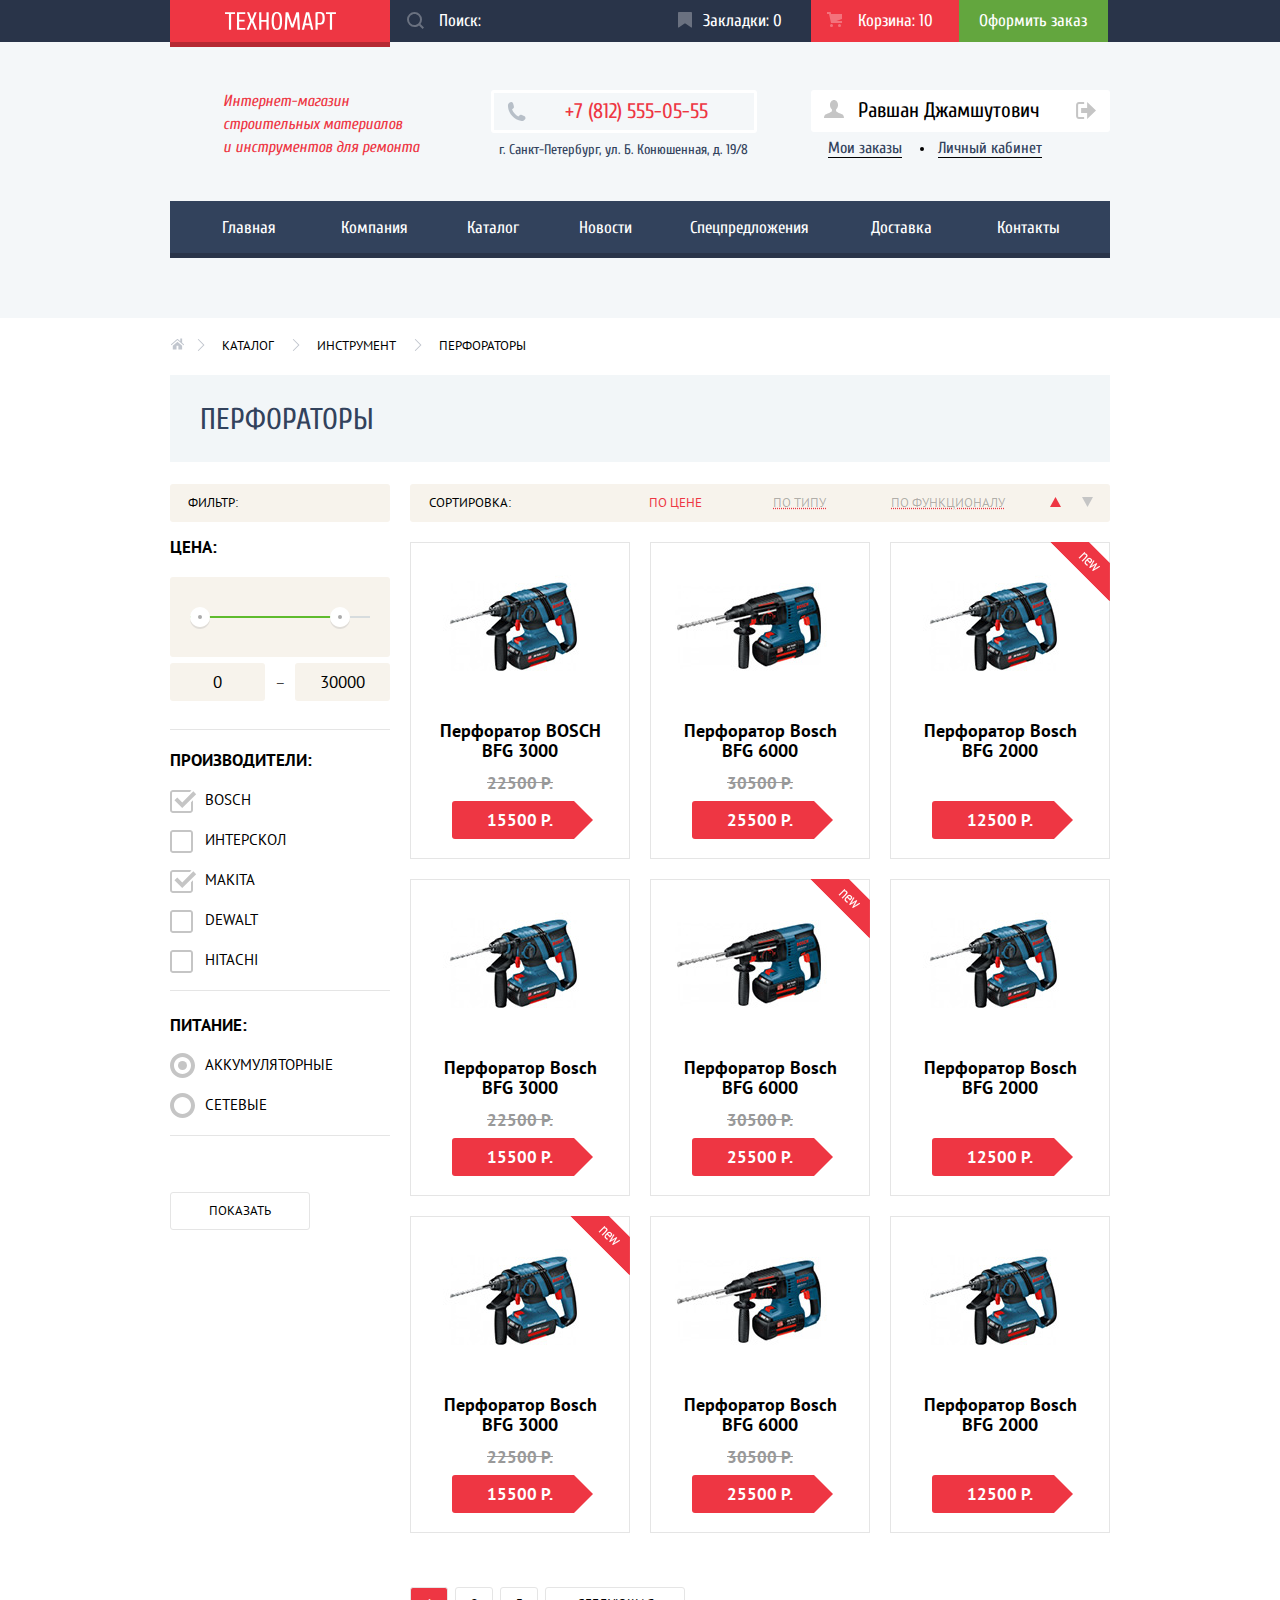
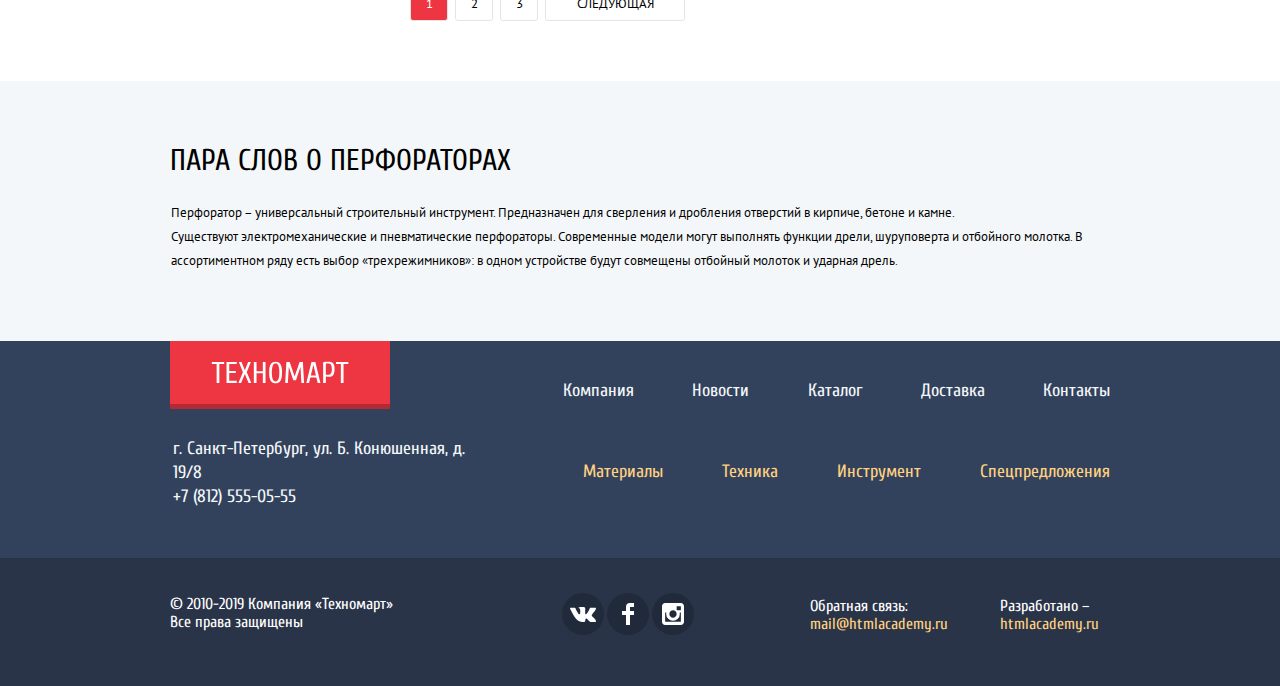
==== commit 6b10c281: "Исправления по базовым критериям" ====
--- a/catalog.html
+++ b/catalog.html
@@ -3,7 +3,8 @@
   <head>
     <meta charset="utf-8">
     <title>HTML Academy: Техномарт</title>
-    <link href="https://fonts.googleapis.com/css?family=Cuprum:400,400i,700,700i|PT+Sans:400,700&amp;subset=cyrillic" rel="stylesheet" type="text/css">
+    <link href="https://fonts.googleapis.com/css?family=Cuprum:400,400i,700&amp;subset=cyrillic" rel="stylesheet" type="text/css">
+    <link href="https://fonts.googleapis.com/css?family=PT+Sans:400,700&amp;subset=cyrillic" rel="stylesheet" type="text/css">
     <link href="css/normalize.css" rel="stylesheet">
     <link href="css/style.css" rel="stylesheet">
   </head>
@@ -17,7 +18,7 @@
             <span class="visually-hidden">Техномарт</span>
           </a>
           <form class="search-form" method="get" action="https://echo.htmlacademy.ru">
-            <input class="search-input" type="text" name="search" placeholder="Поиск:">
+            <input class="search-input" type="text" name="search" placeholder="Поиск:" aria-label="Поле поиска">
           </form>
           <a class="bookmarks-link" href="#">Закладки: 0</a>
           <a class="basket-link basket-link-catalog" href="#">Корзина: 10</a>
@@ -56,25 +57,25 @@
           <h2 class="visually-hidden">Навигация по сайту</h2>
           <ul class="site-navigation-list">
             <li class="site-navigation-item">
-              <a href="index.html">Главная</a>
-            </li>
-            <li class="site-navigation-item">
-              <a href="#">Компания</a>
-            </li>
-            <li class="site-navigation-item">
-              <a href="#">Каталог</a>
-            </li>
-            <li class="site-navigation-item">
-              <a href="#">Новости</a>
-            </li>
-            <li class="site-navigation-item">
-              <a href="#">Спецпредложения</a>
-            </li>
-            <li class="site-navigation-item">
-              <a href="#">Доставка</a>
-            </li>
-            <li class="site-navigation-item">
-              <a href="#">Контакты</a>
+              <a class="site-navigation-link nav-index" href="index.html">Главная</a>
+            </li>
+            <li class="site-navigation-item">
+              <a class="site-navigation-link nav-company" href="#">Компания</a>
+            </li>
+            <li class="site-navigation-item">
+              <a class="site-navigation-link nav-catalog" href="#">Каталог</a>
+            </li>
+            <li class="site-navigation-item">
+              <a class="site-navigation-link nav-news" href="#">Новости</a>
+            </li>
+            <li class="site-navigation-item">
+              <a class="site-navigation-link nav-promo" href="#">Спецпредложения</a>
+            </li>
+            <li class="site-navigation-item">
+              <a class="site-navigation-link nav-delivery" href="#">Доставка</a>
+            </li>
+            <li class="site-navigation-item">
+              <a class="site-navigation-link nav-contacts" href="#">Контакты</a>
             </li>
           </ul>
         </nav>
@@ -85,7 +86,9 @@
         <section class="catalog-position">
           <ul class="catalog-position-nav">
             <li class="icon-home">
-              <a href="index.html" aria-label="Возврат на главную страницу"></a>
+              <a href="index.html" aria-label="Возврат на главную страницу">
+                <svg xmlns="http://www.w3.org/2000/svg" width="15" height="12" viewBox="0 0 15 12"><g fill="#C1C6CE"><path d="M3 8v4h4V8h2v4h4V8L8 3.516z"/><path d="M14.831 6.365L13 4.751V0h-2v2.987L8.332.635c-.02-.017-.043-.023-.064-.037a.465.465 0 0 0-.08-.047.551.551 0 0 0-.095-.024C8.062.521 8.032.515 8 .515c-.031 0-.061.006-.092.012a.46.46 0 0 0-.095.025c-.028.011-.053.029-.08.046-.021.014-.045.02-.064.037l-6.498 5.73a.501.501 0 0 0 .33.875.497.497 0 0 0 .331-.125L8 1.677l6.169 5.438a.501.501 0 0 0 .662-.75z"/></g></svg>
+              </a>
             </li>
             <li>
               <a href="#">Каталог</a>
@@ -309,10 +312,10 @@
                 </li>
               </ul>
               <ul class="pagination-list">
-                <li class="pagination-item pagination-item-current"><a href="#" aria-label="Первая страница каталога">1</a></li>
-                <li class="pagination-item"><a href="#" aria-label="Вторая страница каталога">2</a></li>
-                <li class="pagination-item"><a href="#" aria-label="Третья страница каталога">3</a></li>
-                <li class="pagination-item"><a href="#" aria-label="Следующая страница каталога">Следующая</a></li>
+                <li><a class="pagination-item pagination-item-current" href="#" aria-label="Первая страница каталога">1</a></li>
+                <li><a class="pagination-item" href="#" aria-label="Вторая страница каталога">2</a></li>
+                <li><a class="pagination-item" href="#" aria-label="Третья страница каталога">3</a></li>
+                <li><a class="pagination-item text-page" href="#" aria-label="Следующая страница каталога">Следующая</a></li>
               </ul>
             </section>
           </section>
@@ -321,7 +324,9 @@
       <section class="about-product">
         <div class="wrapper-container">
           <h2>Пара слов о перфораторах</h2>
-          <p>Перфоратор – универсальный строительный инструмент. Предназначен для сверления и дробления отверстий в кирпиче, бетоне и камне.<br> Существуют электромеханические и пневматические перфораторы. Современные модели могут выполнять функции дрели, шуруповерта и отбойного молотка. В ассортиментном ряду есть выбор «трехрежимников»: в одном устройстве будут совмещены отбойный молоток и ударная дрель.</p>
+          <p>Перфоратор – универсальный строительный инструмент. Предназначен для сверления и дробления отверстий в кирпиче, бетоне и камне.<br>
+             Существуют электромеханические и пневматические перфораторы. Современные модели могут выполнять функции дрели, шуруповерта и отбойного молотка. В
+             ассортиментном ряду есть выбор «трехрежимников»: в одном устройстве будут совмещены отбойный молоток и ударная дрель.</p>
         </div>
       </section>
       <section class="modal modal-basket">
@@ -347,7 +352,7 @@
                 <span class="visually-hidden">Техномарт</span>
               </a>
               <p>г. Санкт-Петербург, ул. Б. Конюшенная, д. 19/8</p>
-              <a href="tel:+78125550555">+7 (812) 555-05-55</a>
+              <a class="telephone" href="tel:+78125550555">+7 (812) 555-05-55</a>
             </section>
             <section class="footer-navigation-list">
               <h2 class="visually-hidden">Навигация по сайту</h2>
@@ -393,17 +398,17 @@
             <p class="copyright">© 2010-2019 Компания «Техномарт» Все права защищены</p>
             <ul class="social-button-list">
               <li>
-                <a class="social-button" href="#">
+                <a class="social-button" href="#" aria-label="Техномарт Вконтакте">
                   <span class="visually-hidden">Вконтакте</span>
                 </a>
               </li>
               <li>
-                <a class="social-button" href="#">
+                <a class="social-button" href="#" aria-label="Техномарт на Фейсбуке">
                   <span class="visually-hidden">Фейсбук</span>
                 </a>
               </li>
               <li>
-                <a class="social-button" href="#">
+                <a class="social-button" href="#" aria-label="Техномарт в Инстаграме">
                   <span class="visually-hidden">Инстаграм</span>
                 </a>
               </li>
@@ -423,4 +428,4 @@
       </div>
     </footer>
   </body>
-<html>                                                                                                                                                                                                                                       
+</html>                                                                                                                                                                                                                                       
--- a/css/style.css
+++ b/css/style.css
@@ -1,5 +1,11 @@
-* {
-	box-sizing: border-box;
+html {
+  box-sizing: border-box;
+}
+
+*,
+*::before,
+*::after {
+  box-sizing: inherit;
 }
 
 body {
@@ -125,7 +131,6 @@
 
 .search-input {
   width: 100%;
-  box-sizing: border-box;
   padding-left: 49px;
   padding-top: 12px;
   padding-bottom: 12px;
@@ -333,7 +338,8 @@
   border-radius: 3px;
 }
 
-.contacts-list a::before {
+.contacts-list a::before,
+.index-contacts-list a::before {
   content: "";
   position: absolute;
   top: 9px;
@@ -348,6 +354,7 @@
 .contacts-list p {
   margin-left: 12px;
 }
+
 .user-button {
   display: flex;
   flex-wrap: wrap;
@@ -379,8 +386,8 @@
 
 .registration-user-button {
   width: 150px;
-  padding-top: 14px;
-  padding-bottom: 11px;
+  padding-top: 12px;
+  padding-bottom: 8px;
   padding-left: 23px;
   padding-right: 23px;
   font-family: "Cuprum", "Arial", sans-serif;
@@ -526,10 +533,12 @@
 .user-page-link a:hover,
 .user-page-link a:focus {
   color: #ee3643;
+	border-bottom: 1px solid #ee3643;
 }
 
 .user-page-link a:active {
   color: rgba(50, 66, 92, 0.3);
+	border-bottom: 1px solid rgba(50, 66, 92, 0.3);
 }
 
 .site-navigation {
@@ -546,73 +555,102 @@
   list-style: none;
 }
 
-.site-navigation-item {
+.site-navigation-link {
   display: block;
-  box-sizing: border-box;
+  margin: 0;
+  padding: 0;
+  padding-top: 18px;
+  padding-bottom: 22px;
+  font-family: "Cuprum", "Arial", sans-serif;
+  font-size: 17px;
+  line-height: 17px;
+  font-weight: 400;
+  color: #ffffff;
+  text-align: left;
+}
+
+.site-navigation-link:hover,
+.site-navigation-link:focus {
+  color: #ffffff;
+  background-color: #293449;
+}
+
+.site-navigation-link:active {
+  color: rgba(255, 255, 255, 0.5);
+  background-color: #1d2739;
+}
+
+
+/* .site-navigation-item {
+  display: block;
   margin: 0;
   padding: 0;
   padding-top: 18px;
   padding-bottom: 19px;
   color: #ffffff;
-}
-
-.site-navigation-item:first-of-type {
+}*/
+
+.nav-index {
   padding-left: 52px;
   padding-right: 32px;
 }
 
-.site-navigation-item:nth-of-type(2) {
+.nav-company {
   padding-left: 33px;
   padding-right: 29px;
 }
 
-.site-navigation-item:nth-of-type(3) {
+.nav-catalog {
   padding-left: 30px;
   padding-right: 30px;
 }
 
-.site-navigation-item:nth-of-type(4) {
+.nav-news {
   padding-left: 30px;
   padding-right: 29px;
 }
 
-.site-navigation-item:nth-of-type(5) {
+.nav-promo {
   padding-left: 29px;
   padding-right: 31px;
 }
 
-.site-navigation-item:nth-of-type(6) {
+.nav-delivery {
   padding-left: 31px;
   padding-right: 32px;
 }
 
-.site-navigation-item:last-of-type {
-  padding-left: 32px;
+.nav-contacts {
+  padding-left: 33px;
   padding-right: 50px;
 }
 
-.site-navigation-item:hover,
+/* .site-navigation-item:hover,
 .site-navigation-item:focus,
 .site-navigation-item:hover a,
 .site-navigation-item:focus a{
   color: #ffffff;
   background-color: #293449;
-}
-
-.site-navigation-item:active,
+} */
+
+/* .site-navigation-item:active,
 .site-navigation-item:active a {
   color: rgba(255, 255, 255, 0.5);
   background-color: #1d2739;
-}
-
-.site-navigation a {
+} */
+
+/* .site-navigation a {
+  display: block;
   font-family: "Cuprum", "Arial", sans-serif;
   font-size: 17px;
   line-height: 17px;
   font-weight: 400;
   color: #ffffff;
   text-align: left;
-}
+} */
+
+
+
 
 .special-index-catalog {
   display: flex;
@@ -1266,6 +1304,7 @@
 }
 
 .service-container {
+  width: 398px;
   padding: 0;
   padding-top: 40px;
 }
@@ -1389,12 +1428,14 @@
 }
 
 .service-warranty p {
+  margin-top: 25px;
   margin-left: 80px;
   width: 379px;
 }
 
 .service-credit p {
-  margin-bottom: 0;
+  margin-top: 25px;
+  margin-bottom: -5px;
   margin-left: 80px;
   width: 279px;
 }
@@ -1404,8 +1445,8 @@
   width: 195px;
   margin-top: 31px;
   margin-left: 80px;
-  padding-top: 14px;
-  padding-bottom: 12px;
+  padding-top: 11px;
+  padding-bottom: 9px;
   font-family: "Cuprum", "Arial", sans-serif;
   font-size: 14px;
   line-height: 18px;
@@ -1462,6 +1503,8 @@
 }
 
 .contacts-item p {
+  display: block;
+  width: 179px;
   margin-bottom: 31px;
 }
 
@@ -1512,7 +1555,7 @@
   background-position: 0 0;
 }
 
-.about-company a {
+.about-company a:not(.map-link) {
   display: inline-block;
   width: 220px;
   margin-top: 24px;
@@ -1529,22 +1572,30 @@
   border-radius: 3px;
 }
 
-.about-company a:hover,
-.about-company a:focus {
+.about-company a:hover:not(.map-link),
+.about-company a:focus:not(.map-link) {
   background-color: #ca2c37;
 }
 
-.about-company a:active {
+.about-company a:active:not(.map-link) {
   background-color: #ba2732;
 }
 
-.contacts-item a {
+.contacts-item a:not(.map-link) {
   margin-top: 40px;
   padding-left: 5px;
   width: 300px;
   border-radius: 3px;
 }
 
+.map-link {
+  display: block;
+  width: 300;
+  height: 158px;
+  margin: 0px;
+  padding: 0px;
+}
+
 .catalog-position {
   display: flex;
   flex-wrap: wrap;
@@ -1561,12 +1612,14 @@
 .catalog-position-nav li {
   position: relative;
   display: inline-block;
-  box-sizing: border-box;
   padding-left: 25px;
   padding-right: 15px;
 }
 
 .catalog-position-nav li:first-of-type {
+  margin-left: 0;
+  margin-right: 10px;
+  padding-left: 0;
   padding-right: 0;
 }
 
@@ -1596,20 +1649,10 @@
   background-color: #f2f6f8;
 }
 
-.icon-home {
+.icon-home svg {
   position: relative;
-}
-
-.icon-home::before {
-  content: "";
-  position: absolute;
-  top: -10px;
-  left: -1px;
   width: 14px;
   height: 12px;
-  background-image: url("../image/icon-home.svg");
-  background-repeat: no-repeat;
-  background-position: 0 0;
 }
 
 .catalog-position-nav li:not(.icon-home)::before {
@@ -2028,6 +2071,8 @@
 }
 
 .pagination-list {
+  display: flex;
+  flex-wrap: wrap;
   margin-top: 34px;
   margin-bottom: 60px;
   padding: 0;
@@ -2035,35 +2080,29 @@
 }
 
 .pagination-item {
-  display: inline-block;
+  display: block;
   width: 38px;
   margin-right: 7px;
   padding-top: 7px;
   padding-bottom: 7px;
+  font-family: "PT Sans", "Arial", sans-serif;
+  font-size: 13px;
+  line-height: 18px;
+  font-weight: 400;
+  color: #000000;
+  text-transform: uppercase;
   text-align: center;
   background-color: #ffffff;
   border: 1px solid #e5e5e5;
   border-radius: 3px;
 }
 
-.pagination-item:nth-of-type(4) {
+.text-page {
   width: 140px;
 }
 
-.pagination-item a {
-  font-family: "PT Sans", "Arial", sans-serif;
-  font-size: 13px;
-  line-height: 18px;
-  font-weight: 400;
-  color: #000000;
-  text-transform: uppercase;
-}
-
-.pagination-item-current a {
-  color: #ffffff;
-}
-
 .pagination-item-current {
+  color: #ffffff;
   background-color: #ee3643;
 }
 
@@ -2113,12 +2152,12 @@
   background-color: #ffffff;
   border-top: 7px solid #ee3643;
   box-shadow: 0px 20px 40px 0 rgba(41, 52, 73, 0.75);
-  z-index: 30;
+  z-index: 100;
 }
 
 .product-in-basket {
   position: relative;
-  padding-top: 40px;
+  padding-top: 35px;
   padding-bottom: 40px;
   padding-left: 179px;
   font-family: "Cuprum", "Arial", sans-serif;
@@ -2153,7 +2192,7 @@
 
 .modal-basket .close-button {
   position: absolute;
-  top: 16px;
+  top: 10px;
   right: 9px;
   cursor: pointer;
 }
@@ -2163,8 +2202,8 @@
   flex-wrap: wrap;
   justify-content: space-between;
   width: 620px;
-  padding-top: 37px;
-  padding-bottom: 37px;
+  padding-top: 36px;
+  padding-bottom: 36px;
   padding-left: 80px;
   padding-right: 80px;
   background-color: #f1f1f1;
@@ -2172,8 +2211,8 @@
 
 .checkout {
   width: 220px;
-  padding-top: 14px;
-  padding-bottom: 14px;
+  padding-top: 11px;
+  padding-bottom: 9px;
   padding-left: 59px;
   padding-right: 62px;
   font-family: "Cuprum", "Arial", sans-serif;
@@ -2198,8 +2237,8 @@
 
 .continue-shopping {
   width: 220px;
-  padding-top: 14px;
-  padding-bottom: 14px;
+  padding-top: 11px;
+  padding-bottom: 9px;
   padding-left: 42px;
   padding-right: 46px;
   font-family: "Cuprum", "Arial", sans-serif;
@@ -2237,7 +2276,7 @@
   background-color: #ffffff;
   border-top: 7px solid #ee3643;
   box-shadow: 0px 20px 40px 0 rgba(0, 0, 0, 0.75);
-  z-index: 30;
+  z-index: 100;
 }
 
 .letter-form-container {
@@ -2245,10 +2284,10 @@
   flex-wrap: wrap;
   flex-direction: column;
   justify-content: space-between;
-  padding-top: 48px;
-  padding-bottom: 37px;
+  padding-top: 31px;
   padding-left: 80px;
   padding-right: 80px;
+  padding-bottom: 26px;
 }
 
 .upper-letter-form-container {
@@ -2256,9 +2295,13 @@
   flex-wrap: wrap;
   justify-content: space-between;
   width: 460px;
+  margin: 0;
 }
 
 .letter-label {
+  display: block;
+  margin-bottom: 9px;
+  padding-top: 3px;
   font-family: "Cuprum", "Arial", sans-serif;
   font-size: 18px;
   line-height: 18px;
@@ -2270,8 +2313,9 @@
 .letter-input {
   display: block;
   width: 220px;
-  padding-top: 14px;
-  padding-bottom: 15px;
+  margin: 0;
+  padding-top: 10px;
+  padding-bottom: 11px;
   padding-left: 16px;
   background-color: #ffffff;
   border: 2px solid #dee3e4;
@@ -2289,11 +2333,18 @@
 
 .letter-input-for-text {
   width: 460px;
-  min-height: 88px;
-  padding-top: 13px;
+  margin: 0;
+  padding-top: 10px;
+  padding-bottom: 85px;
   padding-left: 16px;
   text-align: left;
   border-radius: 3px;
+}
+
+.letter-label-for-text {
+  margin-top: -9px;
+  margin-bottom: 9px;
+  padding-top: 3px;
 }
 
 .letter-input::placeholder {
@@ -2307,9 +2358,9 @@
 
 .submit-form {
   display: block;
-  padding-top: 37px;
-  padding-bottom: 37px;
   width: 620px;
+  padding-top: 36px;
+  padding-bottom: 36px;
   background-color: #f4f4f4;
 }
 
@@ -2317,8 +2368,8 @@
   display: block;
   width: 460px;
   margin: 0 auto;
-  padding-top: 14px;
-  padding-bottom: 14px;
+  padding-top: 11px;
+  padding-bottom: 9px;
   font-family: "Cuprum", "Arial", sans-serif;
   font-size: 14px;
   line-height: 18px;
@@ -2342,7 +2393,7 @@
 
 .modal-form .close-button {
   position: absolute;
-  top: 16px;
+  top: 10px;
   right: 9px;
   cursor: pointer;
 }
@@ -2351,13 +2402,16 @@
   position: relative;
   display: none;
   width: 940px;
+  height: 446px;
   margin: 0 auto;
+  margin-bottom: 30px;
+  box-shadow: 0px 0px 25px 0 rgba(41, 52, 73, 0.5);
 }
 
 .modal-map .close-button {
   position: absolute;
-  top: 25px;
-  right: 25px;
+  top: 9px;
+  right: 9px;
   background-color: transparent;
   cursor: pointer;
 }
@@ -2429,6 +2483,7 @@
   line-height: 24px;
   font-weight: 400;
   color: #f3f7f9;
+  text-decoration: none;
 }
 
 .telephone {
@@ -2493,17 +2548,17 @@
   color: #ffd180;
 }
 
-.footer-navigation a:hover,
-.footer-navigation a:focus {
+.footer-navigation a:hover:not(.telephone),
+.footer-navigation a:focus:not(.telephone) {
   text-decoration: underline;
 }
 
-.footer-site-nav a:active {
+.footer-site-nav a:active:not(.telephone) {
   color: rgba(241, 245, 247, 0.5);
   text-decoration: none;
 }
 
-.footer-catalog-nav a:active {
+.footer-catalog-nav a:active:not(.telephone) {
   color: rgba(255, 209, 128, 0.5);
   text-decoration: none;
 }
@@ -2551,7 +2606,7 @@
 }
 
 .social li:hover,
-.social li:focus {
+.social li:focus  {
   background-color: #ee3643;
 }
 
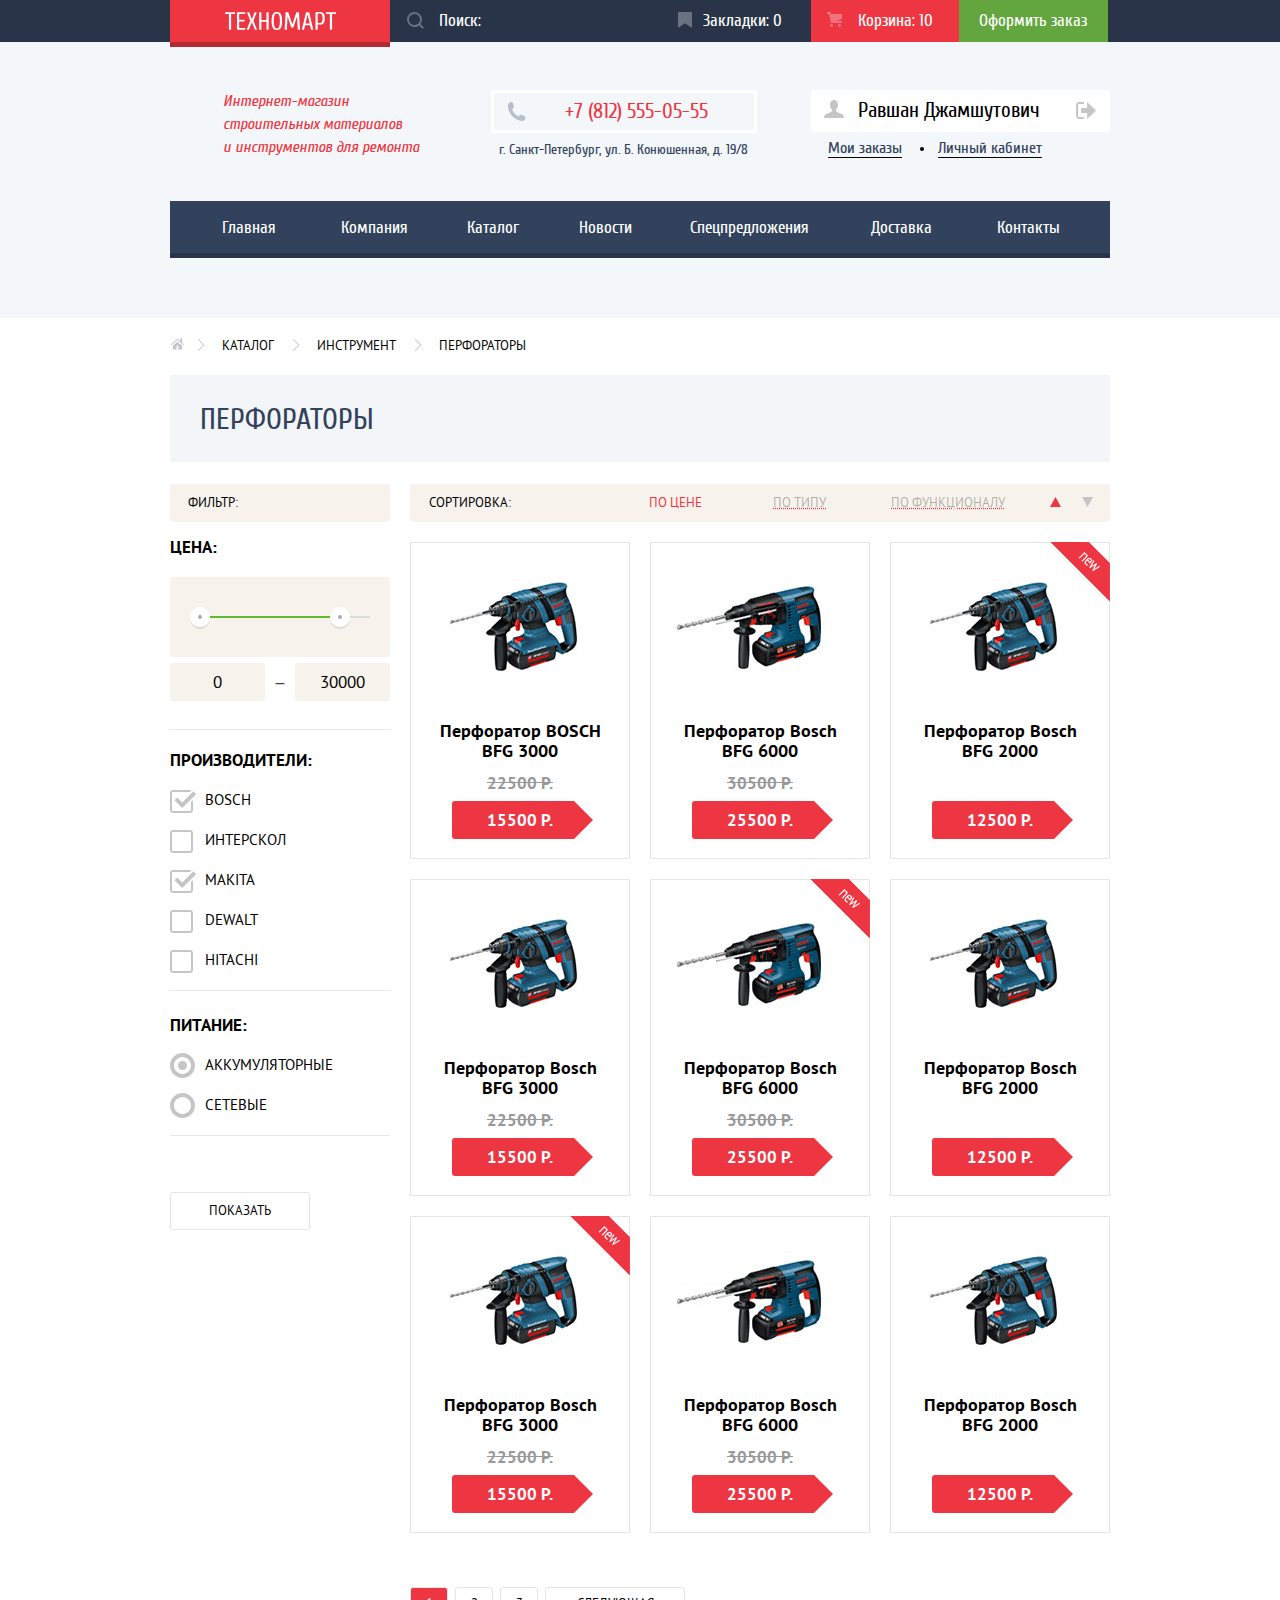
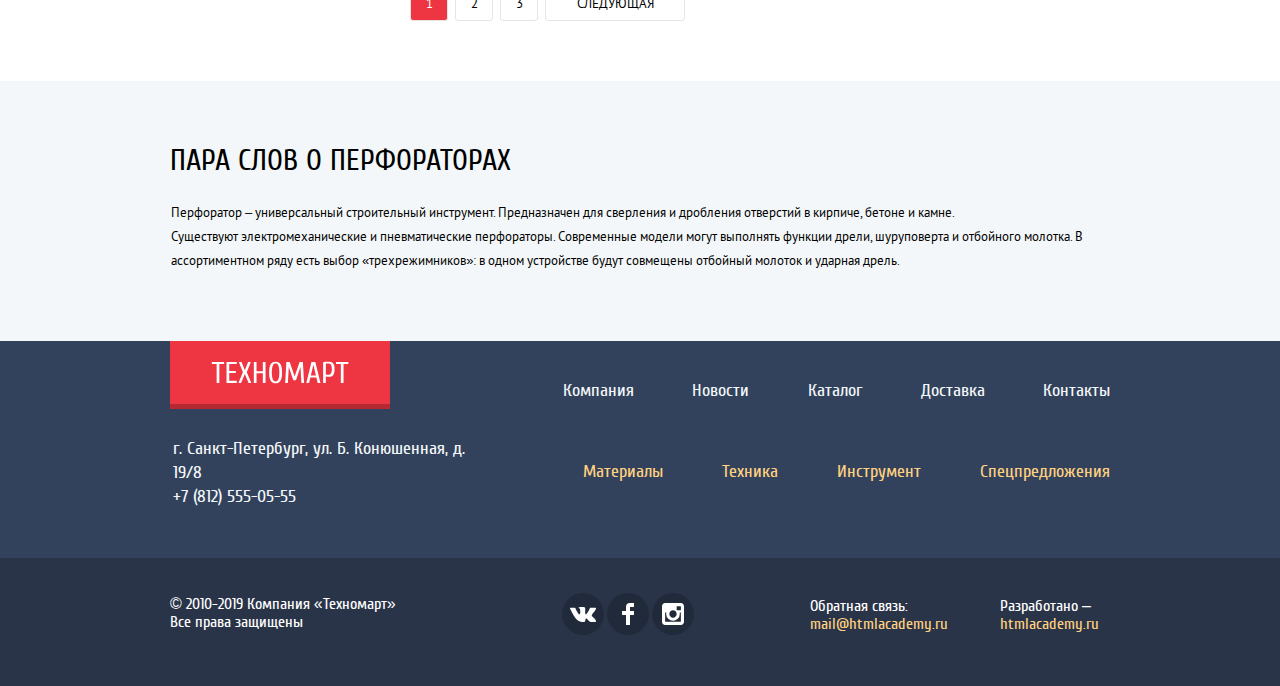
==== commit 9d9dbfc4: "Завершение верстки личного проекта" ====
--- a/catalog.html
+++ b/catalog.html
@@ -3,8 +3,6 @@
   <head>
     <meta charset="utf-8">
     <title>HTML Academy: Техномарт</title>
-    <link href="https://fonts.googleapis.com/css?family=Cuprum:400,400i,700&amp;subset=cyrillic" rel="stylesheet" type="text/css">
-    <link href="https://fonts.googleapis.com/css?family=PT+Sans:400,700&amp;subset=cyrillic" rel="stylesheet" type="text/css">
     <link href="css/normalize.css" rel="stylesheet">
     <link href="css/style.css" rel="stylesheet">
   </head>
@@ -398,17 +396,17 @@
             <p class="copyright">© 2010-2019 Компания «Техномарт» Все права защищены</p>
             <ul class="social-button-list">
               <li>
-                <a class="social-button" href="#" aria-label="Техномарт Вконтакте">
+                <a class="social-button vk" href="#" aria-label="Техномарт Вконтакте">
                   <span class="visually-hidden">Вконтакте</span>
                 </a>
               </li>
               <li>
-                <a class="social-button" href="#" aria-label="Техномарт на Фейсбуке">
+                <a class="social-button fb" href="#" aria-label="Техномарт на Фейсбуке">
                   <span class="visually-hidden">Фейсбук</span>
                 </a>
               </li>
               <li>
-                <a class="social-button" href="#" aria-label="Техномарт в Инстаграме">
+                <a class="social-button insta" href="#" aria-label="Техномарт в Инстаграме">
                   <span class="visually-hidden">Инстаграм</span>
                 </a>
               </li>
@@ -427,5 +425,6 @@
         </div>
       </div>
     </footer>
+    <script src="js/script.js"></script>
   </body>
 </html>                                                                                                                                                                                                                                       
--- a/css/style.css
+++ b/css/style.css
@@ -1,3 +1,51 @@
+@font-face {
+  font-family: "Cuprum";
+  src: url("../fonts/cuprum.woff") format("woff"),
+  url("../fonts/cuprum.woff2") format("woff2");
+  font-weight: 400;
+  font-style: normal;
+}
+
+@font-face {
+  font-family: "Cuprum";
+  src: url("../fonts/cuprumbold.woff") format("woff"),
+  url("../fonts/cuprumbold.woff2") format("woff2");
+  font-weight: 700;
+  font-style: normal;
+}
+
+@font-face {
+  font-family: "Cuprum";
+  src: url("../fonts/cuprumbolditalic.woff") format("woff"),
+  url("../fonts/cuprumbolditalic.woff2") format("woff2");
+  font-weight: 700;
+  font-style: italic;
+}
+
+@font-face {
+  font-family: "Cuprum";
+  src: url("../fonts/cuprumitalic.woff") format("woff"),
+  url("../fonts/cuprumitalic.woff2") format("woff2");
+  font-weight: 400;
+  font-style: italic;
+}
+
+@font-face {
+  font-family: "PT Sans";
+  src: url("../fonts/ptsans.woff") format("woff"),
+  url("../fonts/ptsans.woff2") format("woff2");
+  font-weight: 400;
+  font-style: normal;
+}
+
+@font-face {
+  font-family: "PT Sans";
+  src: url("../fonts/ptsansbold.woff") format("woff"),
+  url("../fonts/ptsansbold.woff2") format("woff2");
+  font-weight: 700;
+  font-style: normal;
+}
+
 html {
   box-sizing: border-box;
 }
@@ -94,6 +142,7 @@
 
 .user-navigation a {
   display: inline-block;
+  vertical-align: baseline;
   padding-top: 12px;
   padding-bottom: 12px;
   font-family: "Cuprum", "Arial", sans-serif;
@@ -106,6 +155,7 @@
 .search-form {
   position: relative;
   display: inline-block;
+  vertical-align: baseline;
   width: 270px;
   margin-left: 220px;
   background-color: #293449;
@@ -580,16 +630,6 @@
   background-color: #1d2739;
 }
 
-
-/* .site-navigation-item {
-  display: block;
-  margin: 0;
-  padding: 0;
-  padding-top: 18px;
-  padding-bottom: 19px;
-  color: #ffffff;
-}*/
-
 .nav-index {
   padding-left: 52px;
   padding-right: 32px;
@@ -624,33 +664,6 @@
   padding-left: 33px;
   padding-right: 50px;
 }
-
-/* .site-navigation-item:hover,
-.site-navigation-item:focus,
-.site-navigation-item:hover a,
-.site-navigation-item:focus a{
-  color: #ffffff;
-  background-color: #293449;
-} */
-
-/* .site-navigation-item:active,
-.site-navigation-item:active a {
-  color: rgba(255, 255, 255, 0.5);
-  background-color: #1d2739;
-} */
-
-/* .site-navigation a {
-  display: block;
-  font-family: "Cuprum", "Arial", sans-serif;
-  font-size: 17px;
-  line-height: 17px;
-  font-weight: 400;
-  color: #ffffff;
-  text-align: left;
-} */
-
-
-
 
 .special-index-catalog {
   display: flex;
@@ -759,6 +772,7 @@
 
 .special-index-catalog-list a {
   display: inline-block;
+  vertical-align: baseline;
   width: 135px;
   margin-top: 11px;
   padding-top: 11px;
@@ -847,6 +861,7 @@
 
 .slider a {
   display: inline-block;
+  vertical-align: baseline;
   width: 195px;
   margin-top: 20px;
   padding-left: 3px;
@@ -876,6 +891,7 @@
   background-image: url("../image/drills.jpg");
   background-repeat: no-repeat;
   background-size: 620px 266px;
+  background-color: #9c9389;
 }
 
 .perforators {
@@ -883,11 +899,13 @@
   background-image: url("../image/perforators.jpg");
   background-repeat: no-repeat;
   background-size: 620px 266px;
+  background-color: #9c9389;
 }
 
 .slider-controls i {
   position: relative;
   display: inline-block;
+  vertical-align: baseline;
   width: 10px;
   height: 10px;
   margin-right: 6px;
@@ -958,6 +976,7 @@
 .popular-goods-header a,
 .popular-manufacturers-header a {
   display: inline-block;
+  vertical-align: baseline;
   width: 253px;
   margin: 0;
   margin-right: 24px;
@@ -1025,6 +1044,7 @@
 .catalog-item {
   position: relative;
   display: inline-block;
+  vertical-align: baseline;
   width: 220px;
   margin-right: 16px;
   margin-bottom: 20px;
@@ -1112,7 +1132,7 @@
 }
 
 .bookmarks-button {
-  width: 129px;
+  width: 135px;
   padding: 7px 0;
   color: #32425c;
   background-color: #ffffff;
@@ -1156,7 +1176,7 @@
 }
 
 .catalog-item .image img {
-  max-width: auto;
+  max-width: 218px;
 }
 
 .goods-title {
@@ -1227,6 +1247,7 @@
 .manufacturers-list {
   display: flex;
   flex-wrap: wrap;
+  margin: 0;
   padding: 0;
   list-style: none;
 }
@@ -1238,6 +1259,7 @@
   align-items: center;
   width: 220px;
   height: 145px;
+  padding: 0;
   margin-bottom: 20px;
   margin-right: 20px;
   background-color: #ffffff;
@@ -1248,41 +1270,50 @@
   margin-right: 0;
 }
 
-.manufacturers-item:hover,
-.manufacturers-item:focus {
+.manufacturers-link {
+  display: flex;
+  flex-direction: column;
+  justify-content: center;
+  align-items: center;
+  width: 220px;
+  height: 145px;
+}
+
+.manufacturers-link:hover,
+.manufacturers-link:focus {
   box-shadow: 0px 10px 25px 0 rgba(41, 52, 73, 0.5);
 }
 
-.manufacturers-item:active {
+.manufacturers-link:active {
   box-shadow: 0px 4px 10px 0 rgba(41, 52, 73, 0.5);
 }
 
-.manufacturers-item:active img {
+.manufacturers-link:active img {
   opacity: 0.3;
 }
 
-.manufacturers-item:first-of-type {
+.manufacturers-link:first-of-type {
   padding-top: 3px;
 }
 
-.manufacturers-item:nth-of-type(4) {
+.manufacturers-link:nth-of-type(4) {
   padding-bottom: 5px;
 }
 
-.manufacturers-item:nth-of-type(5) {
+.manufacturers-link:nth-of-type(5) {
   padding-top: 9px;
   padding-left: 3px;
 }
 
-.manufacturers-item:nth-of-type(6) {
+.manufacturers-link:nth-of-type(6) {
   padding-top: 3px;
 }
 
-.manufacturers-item:nth-of-type(7) {
+.manufacturers-link:nth-of-type(7) {
   padding-top: 2px;
 }
 
-.manufacturers-item:last-of-type {
+.manufacturers-link:last-of-type {
   padding-left: 2px;
 }
 
@@ -1442,6 +1473,7 @@
 
 .service-credit a {
   display: inline-block;
+  vertical-align: baseline;
   width: 195px;
   margin-top: 31px;
   margin-left: 80px;
@@ -1557,6 +1589,7 @@
 
 .about-company a:not(.map-link) {
   display: inline-block;
+  vertical-align: baseline;
   width: 220px;
   margin-top: 24px;
   padding-top: 12px;
@@ -1590,7 +1623,7 @@
 
 .map-link {
   display: block;
-  width: 300;
+  width: 300px;
   height: 158px;
   margin: 0px;
   padding: 0px;
@@ -1612,6 +1645,7 @@
 .catalog-position-nav li {
   position: relative;
   display: inline-block;
+  vertical-align: baseline;
   padding-left: 25px;
   padding-right: 15px;
 }
@@ -1794,6 +1828,7 @@
 
 .price-controls p {
   display: inline-block;
+  vertical-align: baseline;
   font-family: "PT Sans", "Arial", sans-serif;
   font-size: 16px;
   line-height: 18px;
@@ -2002,9 +2037,10 @@
 }
 
 .sorting-item {
+  display: inline-block;
+  vertical-align: baseline;
   padding: 0;
   margin-right: 68px;
-  display: inline-block;
 }
 
 .sorting-item:nth-of-type(2) {
@@ -2017,6 +2053,7 @@
 
 .sorting-item a {
   display: inline-block;
+  vertical-align: baseline;
   font-family: "PT Sans", "Arial", sans-serif;
   font-size: 13px;
   line-height: 18px;
@@ -2155,6 +2192,10 @@
   z-index: 100;
 }
 
+.modal-basket-show {
+  display: flex;
+}
+
 .product-in-basket {
   position: relative;
   padding-top: 35px;
@@ -2279,6 +2320,10 @@
   z-index: 100;
 }
 
+.modal-form-show {
+  display: flex;
+}
+
 .letter-form-container {
   display: flex;
   flex-wrap: wrap;
@@ -2405,7 +2450,12 @@
   height: 446px;
   margin: 0 auto;
   margin-bottom: 30px;
+  background-color: #e1e4e6;
   box-shadow: 0px 0px 25px 0 rgba(41, 52, 73, 0.5);
+}
+
+.modal-map-show {
+  display: block;
 }
 
 .modal-map .close-button {
@@ -2598,37 +2648,65 @@
 
 .social li {
   display: inline-block;
+  vertical-align: baseline;
   width: 42px;
   height: 42px;
   list-style: none;
+}
+
+.social-button {
+  display: block;
+  width: 42px;
+  height: 42px;
   background-color: #212a3a;
   border-radius: 50%;
 }
 
-.social li:hover,
-.social li:focus  {
-  background-color: #ee3643;
-}
-
-.social li:active {
-  background-color: #ee3643;
-}
-
-.social li:first-of-type {
+.vk {
   background-image: url("../image/icon-vk.svg");
   background-repeat: no-repeat;
   background-size: 26px 15px;
   background-position: center;
 }
 
-.social li:nth-of-type(2) {
+.fb {
   background-image: url("../image/icon-fb.svg");
   background-repeat: no-repeat;
   background-size: 12px 22px;
   background-position: center;
 }
 
-.social li:last-of-type {
+.insta {
+  background-image: url("../image/icon-insta.svg");
+  background-repeat: no-repeat;
+  background-size: 22px 22px;
+  background-position: center;
+}
+
+.social-button:hover,
+.social-button:focus  {
+  background-color: #ee3643;
+}
+
+.social-button:active {
+  background-color: #ee3643;
+}
+
+.vk {
+  background-image: url("../image/icon-vk.svg");
+  background-repeat: no-repeat;
+  background-size: 26px 15px;
+  background-position: center;
+}
+
+.fb {
+  background-image: url("../image/icon-fb.svg");
+  background-repeat: no-repeat;
+  background-size: 12px 22px;
+  background-position: center;
+}
+
+.insta {
   background-image: url("../image/icon-insta.svg");
   background-repeat: no-repeat;
   background-size: 22px 22px;
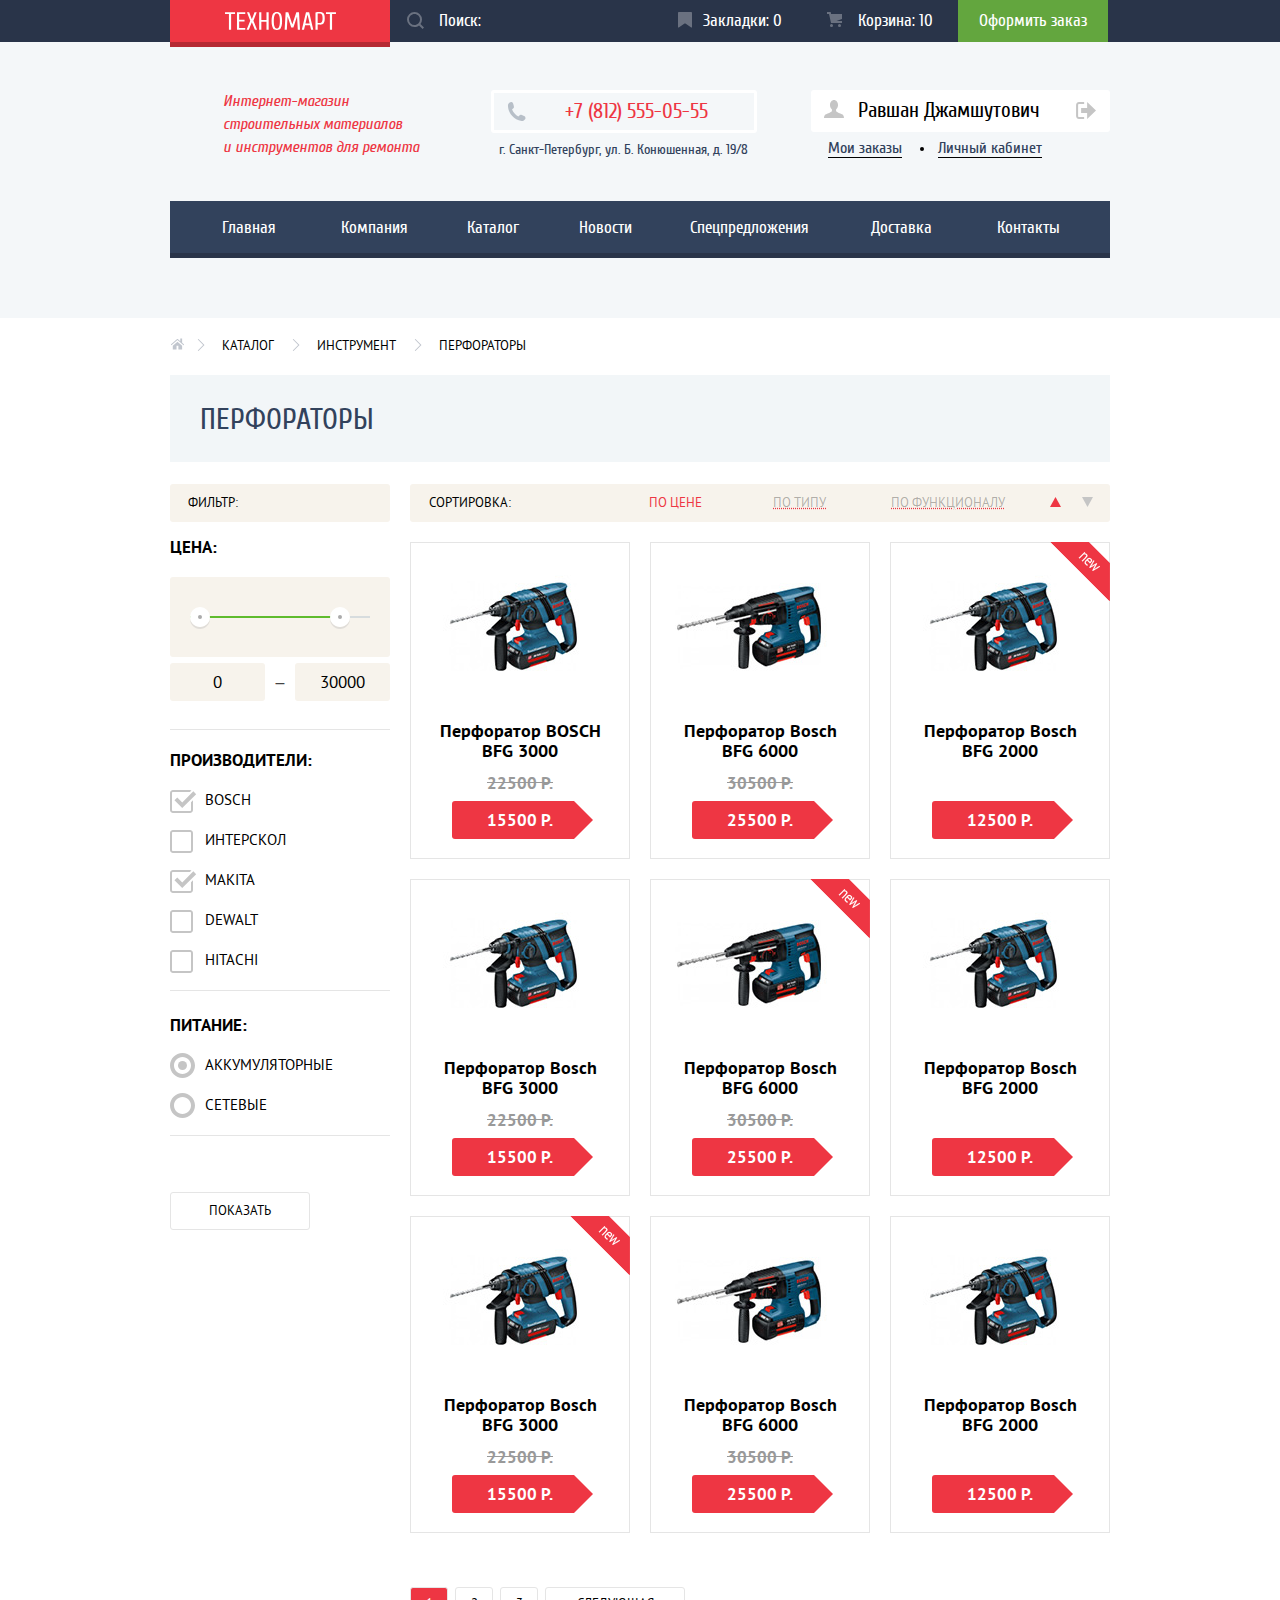
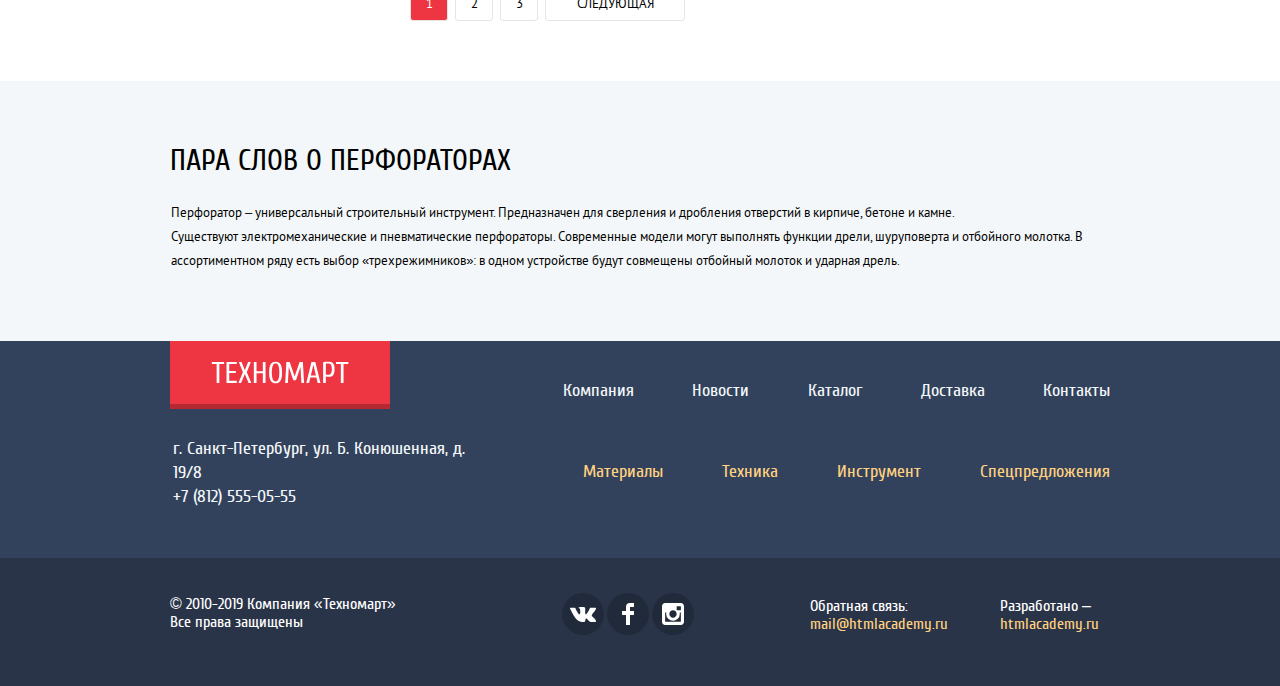
==== commit d4a86e7a: "Оживление интерактивных элементов" ====
--- a/catalog.html
+++ b/catalog.html
@@ -425,6 +425,6 @@
         </div>
       </div>
     </footer>
-    <script src="js/script.js"></script>
+    <script src="js/scriptcatalog.js"></script>
   </body>
 </html>                                                                                                                                                                                                                                       
--- a/css/style.css
+++ b/css/style.css
@@ -200,6 +200,18 @@
   color: #ffffff;
 }
 
+.search-input::-webkit-input-placeholder {
+  color: #ffffff;
+}
+
+.search-input::-moz-placeholder {
+  color: #ffffff;
+}
+
+.search-input:-moz-placeholder {
+  color: #ffffff;
+}
+
 .search-input:hover {
   background-color: #212a3a;
   background-image: url("../image/icon-search.svg");
@@ -274,10 +286,6 @@
   opacity: 0.5;
 }
 
-.basket-link-catalog {
-  background-color: #ee3643;
-}
-
 .bookmarks-link:hover,
 .bookmarks-link:focus,
 .basket-link:hover,
@@ -289,6 +297,24 @@
 .basket-link:active {
   color: rgba(255, 255, 255, 0.6);
   background-color: #161d29;
+}
+
+.bookmarks-link-red,
+.basket-link-red {
+  background-color: #ee3643;
+}
+
+.bookmarks-link-red:hover,
+.bookmarks-link-red:focus,
+.basket-link-red:hover,
+.basket-link-red:focus {
+  background-color: #ee3643;
+}
+
+.bookmarks-link-red:active,
+.basket-link-red:active {
+  color: rgba(255, 255, 255, 0.6);
+  background-color: #ee3643;
 }
 
 .green-button {
@@ -662,7 +688,7 @@
 
 .nav-contacts {
   padding-left: 33px;
-  padding-right: 50px;
+  padding-right: 49px;
 }
 
 .special-index-catalog {
@@ -716,8 +742,8 @@
   position: relative;
   background-image: url("../image/icon-1.svg");
   background-repeat: no-repeat;
-  background-size: 129px 65px;
-  background-position: right;
+  background-size: 44px 65px;
+  background-position: 213px 31px;
   background-color: #ffbf47;
 }
 
@@ -741,32 +767,32 @@
 .special-index-catalog-list:nth-of-type(2) {
   background-image: url("../image/icon-2.svg");
   background-repeat: no-repeat;
-  background-size: 129px 61px;
-  background-position: right;
+  background-size: 75px 61px;
+  background-position: 197px 33px;
   background-color: #3bbce3;
 }
 
 .special-index-catalog-list:nth-of-type(3) {
   background-image: url("../image/icon-3.svg");
   background-repeat: no-repeat;
-  background-size: 138px 62px;
-  background-position: right;
+  background-size: 78px 62px;
+  background-position: 191px 31px;
   background-color: #dc91d8;
 }
 
 .lower-container-item .special-index-catalog-list:nth-of-type(1) {
   background-image: url("../image/icon-4.svg");
   background-repeat: no-repeat;
-  background-size: 147px 72px;
-  background-position: right;
+  background-size: 59px 72px;
+  background-position: 196px 26px;
   background-color: #8ed78f;
 }
 
 .lower-container-item .special-index-catalog-list:nth-of-type(2) {
   background-image: url("../image/icon-5.svg");
   background-repeat: no-repeat;
-  background-size: 138px 63px;
-  background-position: right;
+  background-size: 78px 63px;
+  background-position: 191px 32px;
   background-color: #ffc047;
 }
 
@@ -801,6 +827,13 @@
   margin: 0;
   margin-top: 20px;
 }
+
+
+
+
+
+
+
 
 .slider {
   position: relative;
@@ -813,50 +846,46 @@
   color: #ffffff;
 }
 
-.slider::before {
-  content: "";
+.slider p {
+  margin: 0;
+  margin-bottom: 2px;
+  font-family: "Cuprum", "Arial", sans-serif;
+  font-size: 36px;
+  line-height: 36px;
+  font-weight: 700;
+  color: #ffffff;
+  text-transform: uppercase;
+  text-align: left;
+}
+
+.slider .under-title {
+  margin-bottom: 100px;
+  font-size: 18px;
+  line-height: 24px;
+  font-weight: 400;
+  text-transform: none;
+}
+
+.icon-left {
   position: absolute;
   top: 114px;
   left: 25px;
   width: 22px;
   height: 40px;
-  background-image: url("../image/icon-left.svg");
-  background-repeat: no-repeat;
-  background-position: 0 0;
-}
-
-.slider::after {
-  content: "";
+  margin: 0;
+  padding: 0;
+  cursor: pointer;
+}
+
+.icon-right {
   position: absolute;
   top: 114px;
   right: 20px;
   width: 22px;
   height: 40px;
-  background-image: url("../image/icon-right.svg");
-  background-repeat: no-repeat;
-  background-position: 0 0;
-}
-
-.drills p,
-.perforators p {
-  margin: 0;
-  margin-bottom: 2px;
-  font-family: "Cuprum", "Arial", sans-serif;
-  font-size: 36px;
-  line-height: 36px;
-  font-weight: 700;
-  color: #ffffff;
-  text-transform: uppercase;
-  text-align: left;
-}
-
-.drills .under-title,
-.perforators .under-title {
-  margin-bottom: 100px;
-  font-size: 18px;
-  line-height: 24px;
-  font-weight: 400;
-  text-transform: none;
+  margin: 0;
+  padding: 0;
+  cursor: pointer;
 }
 
 .slider a {
@@ -885,21 +914,6 @@
 
 .slider a:active {
   background-color:#ba2732;
-}
-
-.drills {
-  background-image: url("../image/drills.jpg");
-  background-repeat: no-repeat;
-  background-size: 620px 266px;
-  background-color: #9c9389;
-}
-
-.perforators {
-  display: none;
-  background-image: url("../image/perforators.jpg");
-  background-repeat: no-repeat;
-  background-size: 620px 266px;
-  background-color: #9c9389;
 }
 
 .slider-controls i {
@@ -926,10 +940,6 @@
   border-radius: 50%;
 }
 
-.slider-container {
-  position: relative;
-}
-
 .slider-controls {
   position: absolute;
   top: 213px;
@@ -938,6 +948,32 @@
   height: 40px;
   text-align: center;
   z-index: 50;
+}
+
+.drills-show {
+  position: relative;
+  display: block;
+  background-image: url("../image/drills.jpg");
+  background-repeat: no-repeat;
+  background-size: 620px 266px;
+  background-color: #9c9389;
+}
+
+.perforators {
+  position: relative;
+  display: none;
+  background-image: url("../image/perforators.jpg");
+  background-repeat: no-repeat;
+  background-size: 620px 266px;
+  background-color: #9c9389;
+}
+
+.perforators-show {
+  display: block;
+}
+
+.drills {
+  display: none;
 }
 
 .popular-goods-header,
@@ -1334,8 +1370,8 @@
   text-align: left;
 }
 
-.service-container {
-  width: 398px;
+.service-title-container {
+  width: 400px;
   padding: 0;
   padding-top: 40px;
 }
@@ -1385,10 +1421,6 @@
   border: none;
 }
 
-.service-button:nth-of-type(2),
-.service-button:nth-of-type(3) {
-}
-
 .service-button:hover,
 .service-button:focus {
   color: #ffffff;
@@ -1409,37 +1441,57 @@
   box-shadow: 0px 1px 0 0 #ffffff, inset 0px 1px 0 0 #ffffff;
 }
 
-.slider-list {
+.service-button-current:hover,
+.service-button-current:focus {
+  box-shadow: none;
+}
+
+.delivery-list-show {
   display: flex;
   flex-wrap: wrap;
   padding-top: 37px;
   padding-bottom: 99px;
-}
-
-.slider-list:first-of-type {
   background-image: url("../image/delivery.png");
   background-repeat: no-repeat;
   background-size: 468px 261px;
   background-position: bottom right;
 }
 
-.slider-list:nth-of-type(2) {
+.delivery-list {
   display: none;
+}
+
+.warranty-list {
+  display: none;
+  flex-wrap: wrap;
+  padding-top: 37px;
+  padding-bottom: 91px;
   background-image: url("../image/warranty.png");
   background-repeat: no-repeat;
   background-size: 389px 283px;
   background-position: bottom right;
 }
 
-.slider-list:last-of-type {
+.warranty-list-show {
+  display: flex;
+}
+
+.credit-list {
   display: none;
+  flex-wrap: wrap;
+  padding-top: 37px;
+  padding-bottom: 99px;
   background-image: url("../image/credit.png");
   background-repeat: no-repeat;
   background-size: 465px 285px;
   background-position: bottom right;
 }
 
-.slider-list h3 {
+.credit-list-show {
+  display: flex;
+}
+
+.service-title {
   margin: 0;
   margin-top: 18px;
   margin-left: 80px;
@@ -1452,26 +1504,26 @@
   text-align: left;
 }
 
-.service-delivery p {
+.delivery p {
   margin-top: 25px;
   margin-left: 80px;
   width: 275px;
 }
 
-.service-warranty p {
+.warranty p {
   margin-top: 25px;
   margin-left: 80px;
   width: 379px;
 }
 
-.service-credit p {
+.credit p {
   margin-top: 25px;
   margin-bottom: -5px;
   margin-left: 80px;
   width: 279px;
 }
 
-.service-credit a {
+.credit a {
   display: inline-block;
   vertical-align: baseline;
   width: 195px;
@@ -1491,12 +1543,12 @@
   border-radius: 3px;
 }
 
-.service-credit a:hover,
-.service-credit a:focus {
+.credit a:hover,
+.credit a:focus {
   background-color: #ca2c37;
 }
 
-.service-credit a:active {
+.credit a:active {
   background-color: #ba2732;
 }
 
@@ -2194,6 +2246,7 @@
 
 .modal-basket-show {
   display: flex;
+  animation: popup-show 0.6s;
 }
 
 .product-in-basket {
@@ -2318,10 +2371,15 @@
   border-top: 7px solid #ee3643;
   box-shadow: 0px 20px 40px 0 rgba(0, 0, 0, 0.75);
   z-index: 100;
+  animation: popup-show 0.6s;
 }
 
 .modal-form-show {
   display: flex;
+}
+
+.modal-form-error {
+  animation: shake 0.6s;
 }
 
 .letter-form-container {
@@ -2444,14 +2502,30 @@
 }
 
 .modal-map {
-  position: relative;
+  position: fixed;
+  top: 150px;
+  left: 50%;
   display: none;
   width: 940px;
   height: 446px;
-  margin: 0 auto;
-  margin-bottom: 30px;
+  margin-left: -470px;
   background-color: #e1e4e6;
   box-shadow: 0px 0px 25px 0 rgba(41, 52, 73, 0.5);
+  z-index: 29;
+  animation: popup-show 0.6s;
+}
+
+.modal-map iframe {
+  position: fixed;
+  top: 150px;
+  left: 50%;
+  width: 940px;
+  height: 446px;
+  margin-left: -470px;
+  background-color: #e1e4e6;
+  box-shadow: 0px 0px 25px 0 rgba(41, 52, 73, 0.5);
+  border: none;
+  z-index: 30;
 }
 
 .modal-map-show {
@@ -2464,6 +2538,7 @@
   right: 9px;
   background-color: transparent;
   cursor: pointer;
+  z-index: 31;
 }
 
 .main-footer {
@@ -2764,3 +2839,43 @@
   color: #ee3643;
   text-decoration: none;
 }
+
+@keyframes popup-show {
+  0% {
+    transform: translateY(-2000px);
+  }
+
+  70% {
+    transform: translateY(30px);
+  }
+
+  90% {
+    transform: translateY(-10px);
+  }
+
+  100% {
+    transform: translateY(0);
+  }
+}
+
+@keyframes shake {
+  0%,
+  100% {
+    transform: translateX(0);
+  }
+
+  10%,
+  30%,
+  50%,
+  70%,
+  90% {
+    transform: translateX(-10px);
+  }
+
+  20%,
+  40%,
+  60%,
+  80% {
+    transform: translateX(10px);
+  }
+}
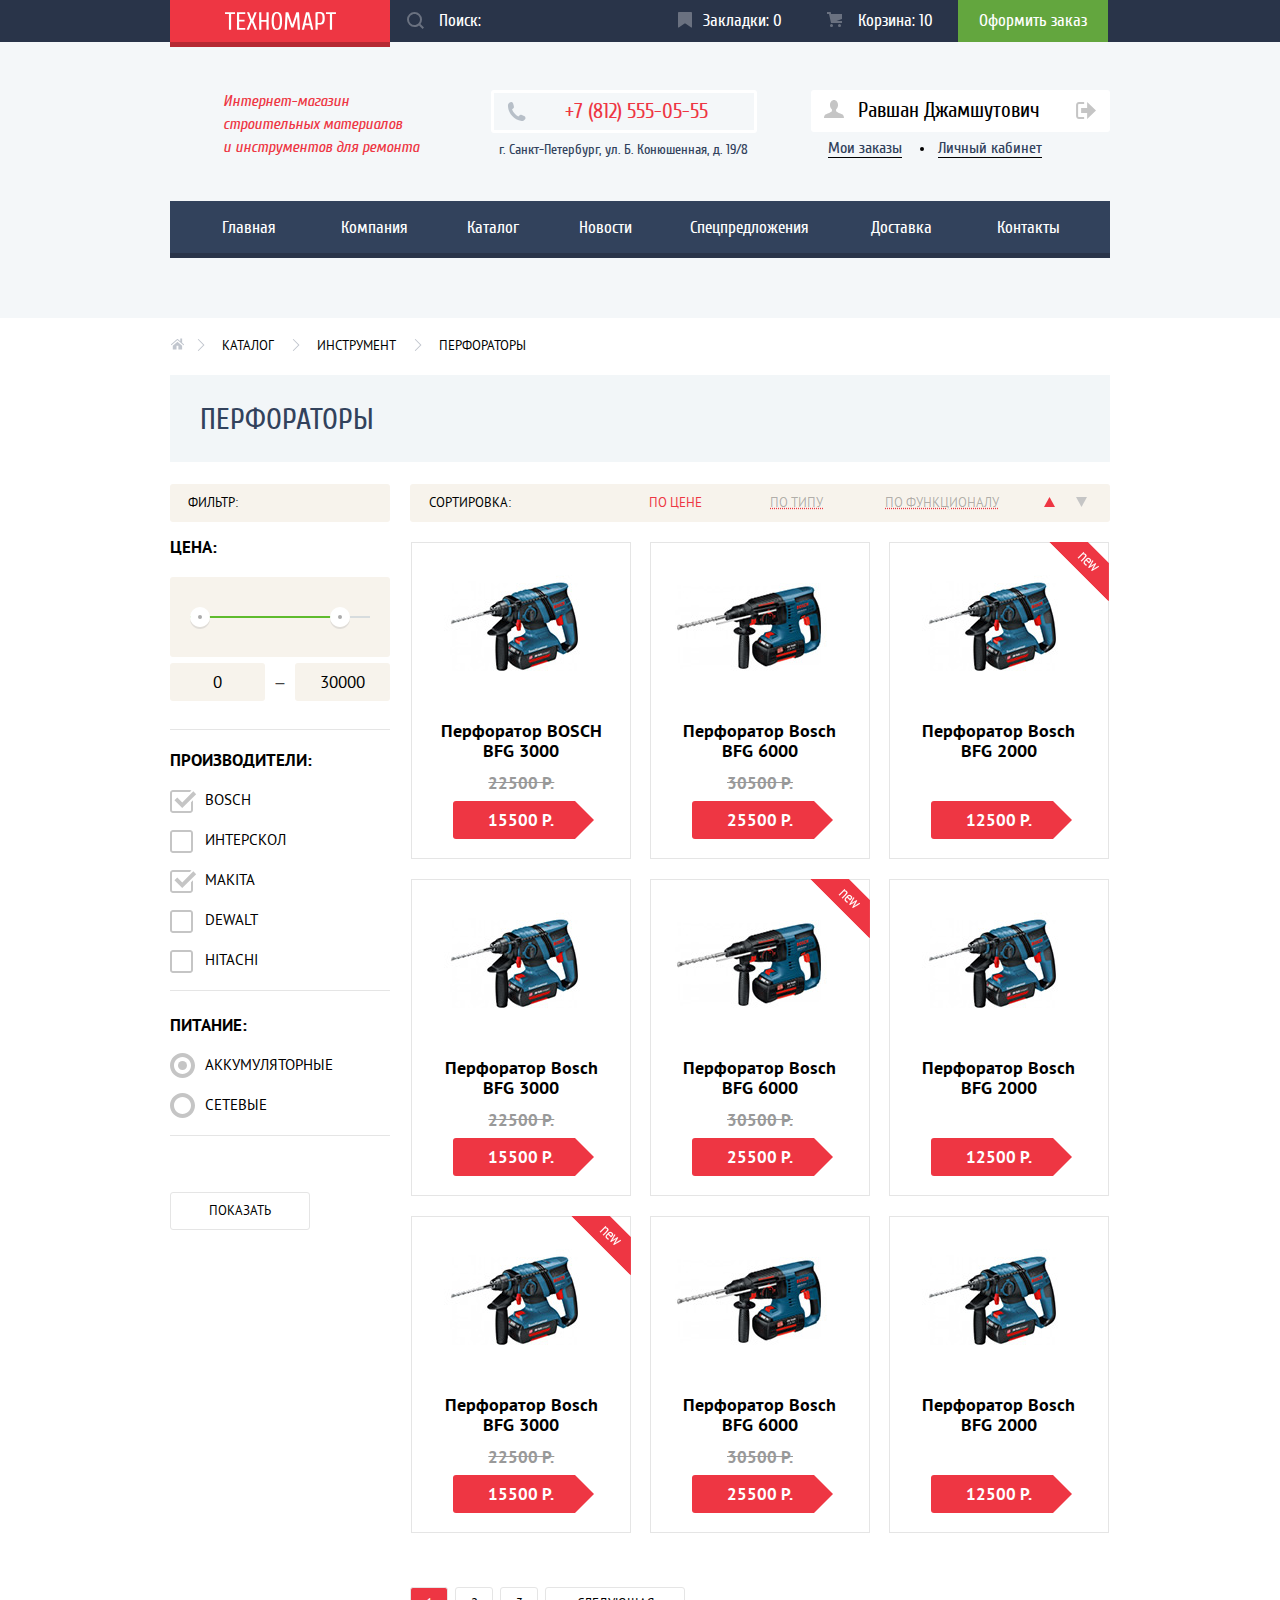
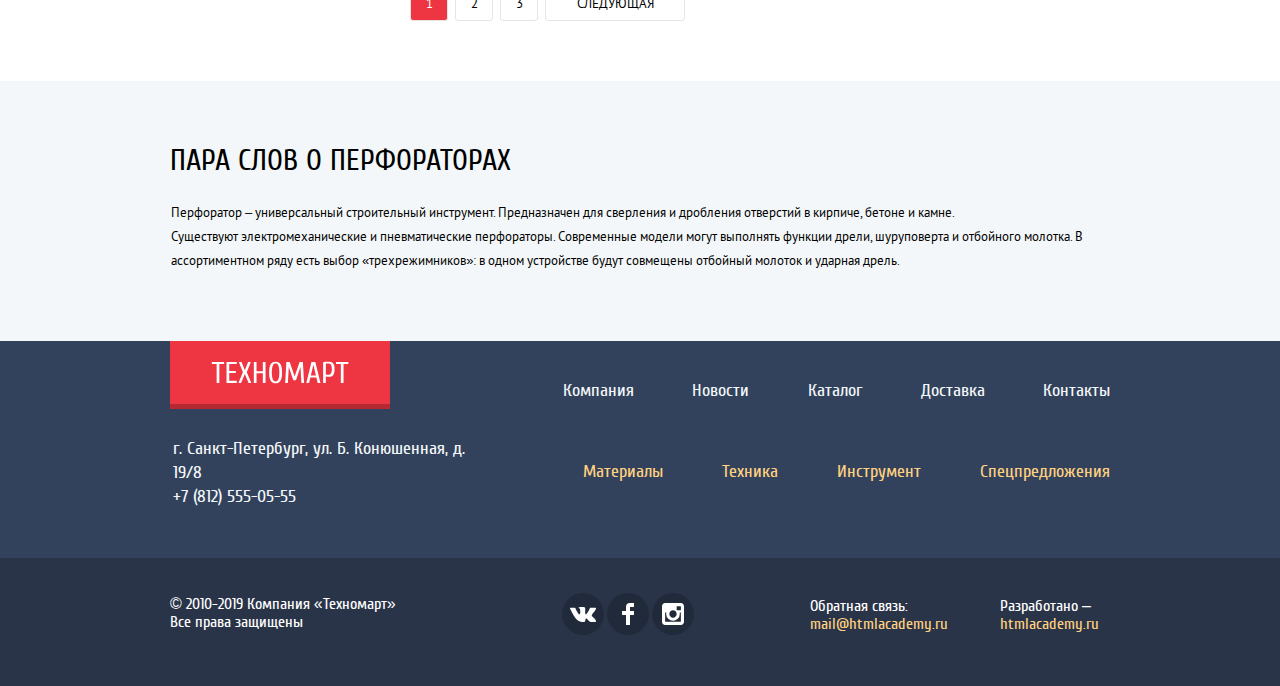
==== commit 5be88e69: "критерий д20" ====
--- a/catalog.html
+++ b/catalog.html
@@ -194,8 +194,8 @@
                 <li class="catalog-item">
                   <div class="flag flag-new">новинка</div>
                   <div class="actions">
-                    <a href="#" class="buy-button">Купить</a>
-                    <a href="#" class="bookmarks-button">В закладки</a>
+                    <a href="basket.html" class="buy-button">Купить</a>
+                    <a href="bookmarks.html" class="bookmarks-button">В закладки</a>
                   </div>
                   <div class="image">
                     <img src="image/perforator-1.jpg" width="218" height="168" alt="Перфоратор Bosch BFG 3000">
@@ -207,8 +207,8 @@
                 <li class="catalog-item">
                   <div class="flag flag-new">новинка</div>
                   <div class="actions">
-                    <a href="#" class="buy-button">Купить</a>
-                    <a href="#" class="bookmarks-button">В закладки</a>
+                    <a href="basket.html" class="buy-button">Купить</a>
+                    <a href="bookmarks.html" class="bookmarks-button">В закладки</a>
                   </div>
                   <div class="image">
                     <img src="image/perforator-2.jpg" width="218" height="168" alt="Перфоратор Bosch BFG 6000">
@@ -220,8 +220,8 @@
                 <li class="catalog-item">
                   <div class="flag flag-new flag-show">новинка</div>
                   <div class="actions">
-                    <a href="#" class="buy-button">Купить</a>
-                    <a href="#" class="bookmarks-button">В закладки</a>
+                    <a href="basket.html" class="buy-button">Купить</a>
+                    <a href="bookmarks.html" class="bookmarks-button">В закладки</a>
                   </div>
                   <div class="image">
                     <img src="image/perforator-3.jpg" width="218" height="168" alt="Перфоратор Bosch BFG 2000">
@@ -233,8 +233,8 @@
                 <li class="catalog-item">
                   <div class="flag flag-new">новинка</div>
                   <div class="actions">
-                    <a href="#" class="buy-button">Купить</a>
-                    <a href="#" class="bookmarks-button">В закладки</a>
+                    <a href="basket.html" class="buy-button">Купить</a>
+                    <a href="bookmarks.html" class="bookmarks-button">В закладки</a>
                   </div>
                   <div class="image">
                     <img src="image/perforator-1.jpg" width="218" height="168" alt="Перфоратор Bosch BFG 3000">
@@ -246,8 +246,8 @@
                 <li class="catalog-item">
                   <div class="flag flag-new flag-show">новинка</div>
                   <div class="actions">
-                    <a href="#" class="buy-button">Купить</a>
-                    <a href="#" class="bookmarks-button">В закладки</a>
+                    <a href="basket.html" class="buy-button">Купить</a>
+                    <a href="bookmarks.html" class="bookmarks-button">В закладки</a>
                   </div>
                   <div class="image">
                     <img src="image/perforator-2.jpg" width="218" height="168" alt="Перфоратор Bosch BFG 6000">
@@ -259,8 +259,8 @@
                 <li class="catalog-item">
                   <div class="flag flag-new">новинка</div>
                   <div class="actions">
-                    <a href="#" class="buy-button">Купить</a>
-                    <a href="#" class="bookmarks-button">В закладки</a>
+                    <a href="basket.html" class="buy-button">Купить</a>
+                    <a href="bookmarks.html" class="bookmarks-button">В закладки</a>
                   </div>
                   <div class="image">
                     <img src="image/perforator-3.jpg" width="218" height="168" alt="Перфоратор Bosch BFG 2000">
@@ -272,8 +272,8 @@
                 <li class="catalog-item">
                   <div class="flag flag-new flag-show">новинка</div>
                   <div class="actions">
-                    <a href="#" class="buy-button">Купить</a>
-                    <a href="#" class="bookmarks-button">В закладки</a>
+                    <a href="basket.html" class="buy-button">Купить</a>
+                    <a href="bookmarks.html" class="bookmarks-button">В закладки</a>
                   </div>
                   <div class="image">
                     <img src="image/perforator-1.jpg" width="218" height="168" alt="Перфоратор Bosch BFG 3000">
@@ -285,8 +285,8 @@
                 <li class="catalog-item">
                   <div class="flag flag-new">новинка</div>
                   <div class="actions">
-                    <a href="#" class="buy-button">Купить</a>
-                    <a href="#" class="bookmarks-button">В закладки</a>
+                    <a href="basket.html" class="buy-button">Купить</a>
+                    <a href="bookmarks.html" class="bookmarks-button">В закладки</a>
                   </div>
                   <div class="image">
                     <img src="image/perforator-2.jpg" width="218" height="168" alt="Перфоратор Bosch BFG 6000">
@@ -298,8 +298,8 @@
                 <li class="catalog-item">
                   <div class="flag flag-new">новинка</div>
                   <div class="actions">
-                    <a href="#" class="buy-button">Купить</a>
-                    <a href="#" class="bookmarks-button">В закладки</a>
+                    <a href="basket.html" class="buy-button">Купить</a>
+                    <a href="bookmarks.html" class="bookmarks-button">В закладки</a>
                   </div>
                   <div class="image">
                     <img src="image/perforator-3.jpg" width="218" height="168" alt="Перфоратор Bosch BFG 2000">
@@ -334,7 +334,7 @@
           <button class="close-button" type="button" aria-label="Закрыть окно"></button>
         </div>
         <div class="basket-buy-buttons">
-          <a class="checkout" href="#">Оформить заказ</a>
+          <a class="checkout" href="basket.html">Оформить заказ</a>
           <a class="continue-shopping" href="catalog.html">Продолжить покупки</a>
         </div>
       </section>
--- a/css/style.css
+++ b/css/style.css
@@ -979,7 +979,7 @@
 .popular-goods-header,
 .popular-manufacturers-header {
   display: flex;
-  flex-wrap: wrap;
+  flex-wrap: nowrap;
   justify-content: space-between;
   align-items: center;
   margin-top: 33px;;
@@ -995,6 +995,7 @@
 
 .popular-goods-header h2,
 .popular-manufacturers-header h2 {
+  width: 687px;
   margin: 0;
   padding: 0;
   padding-top: 3px;
@@ -1049,7 +1050,7 @@
 .index-catalog-list {
   display: flex;
   flex-wrap: wrap;
-  justify-content: space-between;
+  justify-content: space-around;
   flex-wrap: wrap;
   width: 940px;
   margin: 0 auto;
@@ -1067,7 +1068,7 @@
 .catalog-list {
   display: flex;
   flex-wrap: wrap;
-  justify-content: space-between;
+  justify-content: space-around;
   flex-wrap: wrap;
   width: 700px;
   margin: 0 auto;
@@ -2057,7 +2058,7 @@
 
 .sorting-section {
   display: flex;
-  flex-wrap: wrap;
+  flex-wrap: nowrap;
   justify-content: flex-start;
   align-items: center;
   margin: 0;
@@ -2083,14 +2084,16 @@
 }
 
 .sorting-list {
+  display: flex;
+  justify-content: flex-start;
+  flex-wrap: wrap;
   margin: 0;
   padding: 0;
   list-style: none;
 }
 
 .sorting-item {
-  display: inline-block;
-  vertical-align: baseline;
+  display: block;
   padding: 0;
   margin-right: 68px;
 }
@@ -2104,8 +2107,6 @@
 }
 
 .sorting-item a {
-  display: inline-block;
-  vertical-align: baseline;
   font-family: "PT Sans", "Arial", sans-serif;
   font-size: 13px;
   line-height: 18px;
@@ -2134,9 +2135,9 @@
 
 .navigation-button {
   display: flex;
-  flex-wrap: wrap;
+  flex-wrap: nowrap;
   justify-content: space-between;
-  width: 43px;
+  min-width: 43px;
   margin: 0;
   margin-left: 45px;
   padding: 0;
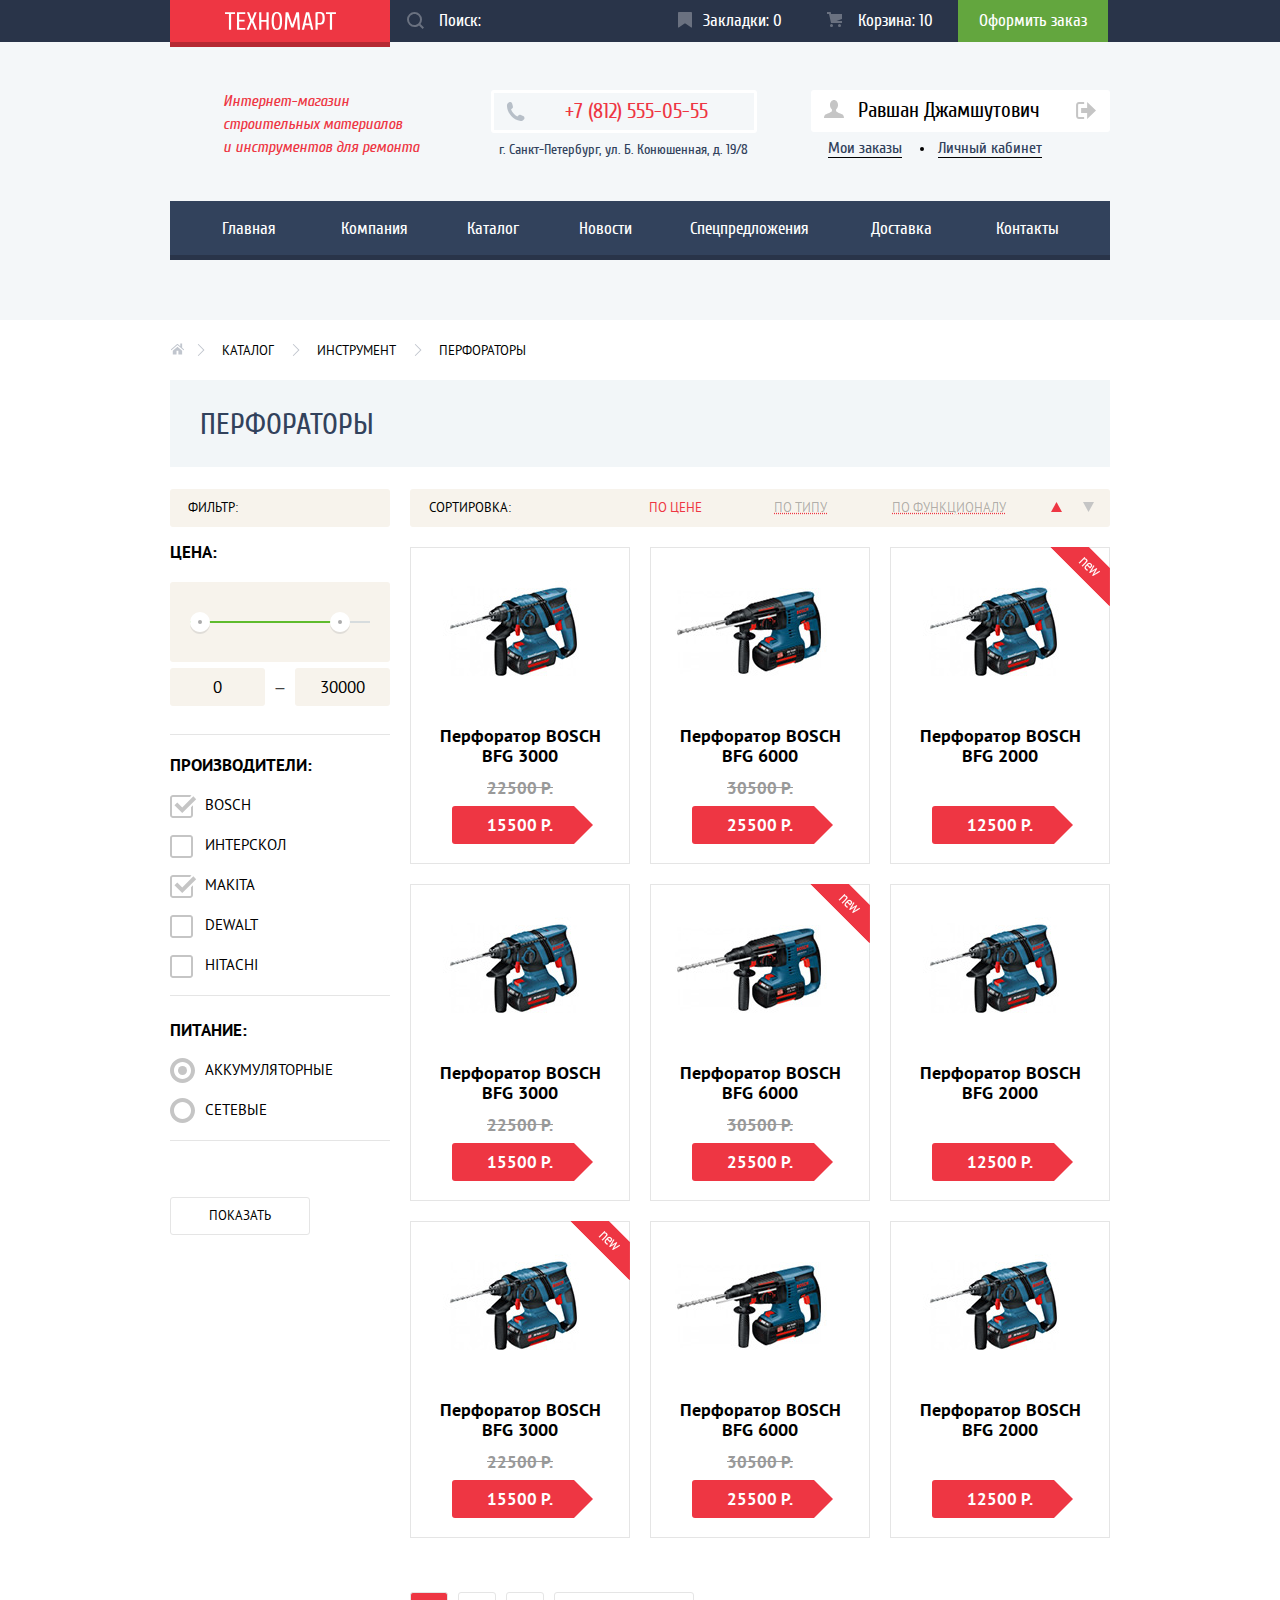
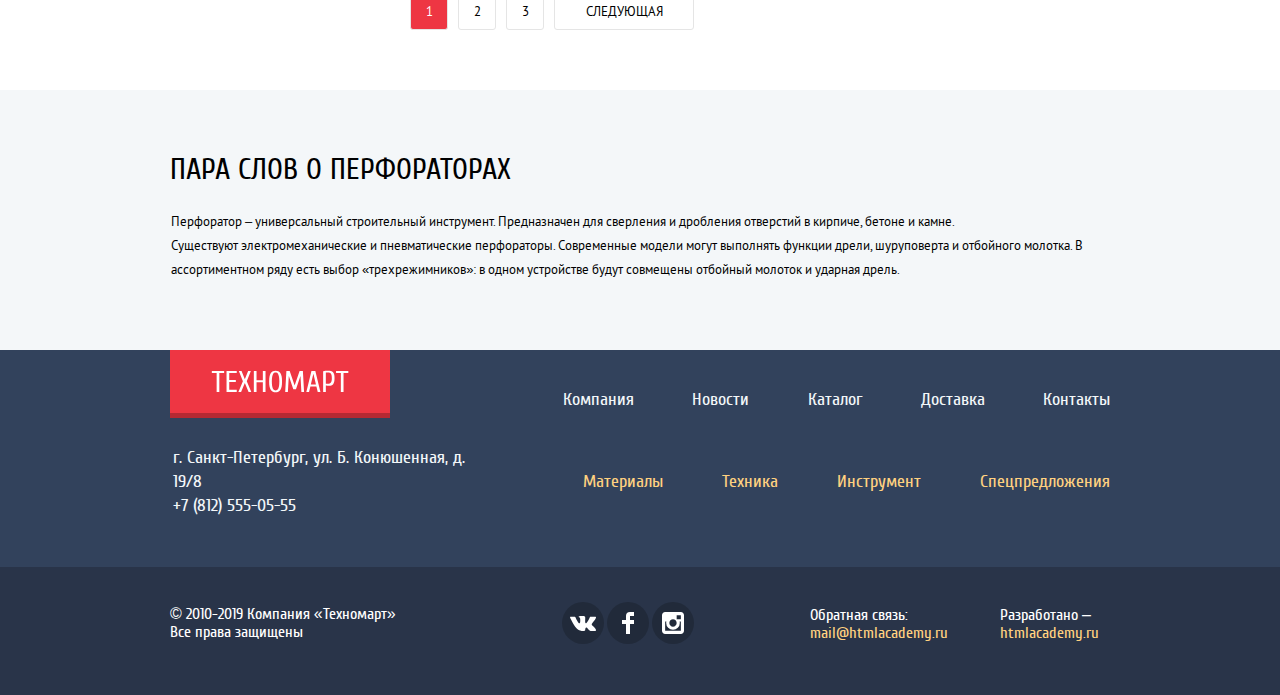
==== commit 4f399429: "Изменения по предзащите" ====
--- a/catalog.html
+++ b/catalog.html
@@ -3,8 +3,8 @@
   <head>
     <meta charset="utf-8">
     <title>HTML Academy: Техномарт</title>
-    <link href="css/normalize.css" rel="stylesheet">
-    <link href="css/style.css" rel="stylesheet">
+    <link href="css/normalize.min.css" rel="stylesheet">
+    <link href="css/style.min.css" rel="stylesheet">
   </head>
   <body>
     <header class="main-header">
@@ -16,7 +16,8 @@
             <span class="visually-hidden">Техномарт</span>
           </a>
           <form class="search-form" method="get" action="https://echo.htmlacademy.ru">
-            <input class="search-input" type="text" name="search" placeholder="Поиск:" aria-label="Поле поиска">
+            <label class="visually-hidden" for="search">Поле поиска</label>
+            <input class="search-input" type="text" name="search" id="search" placeholder="Поиск:" aria-label="Поле поиска">
           </form>
           <a class="bookmarks-link" href="#">Закладки: 0</a>
           <a class="basket-link basket-link-catalog" href="#">Корзина: 10</a>
@@ -213,7 +214,7 @@
                   <div class="image">
                     <img src="image/perforator-2.jpg" width="218" height="168" alt="Перфоратор Bosch BFG 6000">
                   </div>
-                  <div class="goods-title">Перфоратор Bosch BFG 6000</div>
+                  <div class="goods-title">Перфоратор BOSCH BFG 6000</div>
                   <div class="grey-price-button">30500 р.</div>
                   <div class="red-price-button">25500 р.</div>
                 </li>
@@ -226,7 +227,7 @@
                   <div class="image">
                     <img src="image/perforator-3.jpg" width="218" height="168" alt="Перфоратор Bosch BFG 2000">
                   </div>
-                  <div class="goods-title">Перфоратор Bosch BFG 2000</div>
+                  <div class="goods-title">Перфоратор BOSCH BFG 2000</div>
                   <div class="grey-price-button invisible-price">12500 р.</div>
                   <div class="red-price-button">12500 р.</div>
                 </li>
@@ -239,7 +240,7 @@
                   <div class="image">
                     <img src="image/perforator-1.jpg" width="218" height="168" alt="Перфоратор Bosch BFG 3000">
                   </div>
-                  <div class="goods-title">Перфоратор Bosch BFG 3000</div>
+                  <div class="goods-title">Перфоратор BOSCH BFG 3000</div>
                   <div class="grey-price-button">22500 р.</div>
                   <div class="red-price-button">15500 р.</div>
                 </li>
@@ -252,7 +253,7 @@
                   <div class="image">
                     <img src="image/perforator-2.jpg" width="218" height="168" alt="Перфоратор Bosch BFG 6000">
                   </div>
-                  <div class="goods-title">Перфоратор Bosch BFG 6000</div>
+                  <div class="goods-title">Перфоратор BOSCH BFG 6000</div>
                   <div class="grey-price-button">30500 р.</div>
                   <div class="red-price-button">25500 р.</div>
                 </li>
@@ -265,7 +266,7 @@
                   <div class="image">
                     <img src="image/perforator-3.jpg" width="218" height="168" alt="Перфоратор Bosch BFG 2000">
                   </div>
-                  <div class="goods-title">Перфоратор Bosch BFG 2000</div>
+                  <div class="goods-title">Перфоратор BOSCH BFG 2000</div>
                   <div class="grey-price-button invisible-price">12500 р.</div>
                   <div class="red-price-button">12500 р.</div>
                 </li>
@@ -278,7 +279,7 @@
                   <div class="image">
                     <img src="image/perforator-1.jpg" width="218" height="168" alt="Перфоратор Bosch BFG 3000">
                   </div>
-                  <div class="goods-title">Перфоратор Bosch BFG 3000</div>
+                  <div class="goods-title">Перфоратор BOSCH BFG 3000</div>
                   <div class="grey-price-button">22500 р.</div>
                   <div class="red-price-button">15500 р.</div>
                 </li>
@@ -291,7 +292,7 @@
                   <div class="image">
                     <img src="image/perforator-2.jpg" width="218" height="168" alt="Перфоратор Bosch BFG 6000">
                   </div>
-                  <div class="goods-title">Перфоратор Bosch BFG 6000</div>
+                  <div class="goods-title">Перфоратор BOSCH BFG 6000</div>
                   <div class="grey-price-button">30500 р.</div>
                   <div class="red-price-button">25500 р.</div>
                 </li>
@@ -304,7 +305,7 @@
                   <div class="image">
                     <img src="image/perforator-3.jpg" width="218" height="168" alt="Перфоратор Bosch BFG 2000">
                   </div>
-                  <div class="goods-title">Перфоратор Bosch BFG 2000</div>
+                  <div class="goods-title">Перфоратор BOSCH BFG 2000</div>
                   <div class="grey-price-button invisible-price">12500 р.</div>
                   <div class="red-price-button">12500 р.</div>
                 </li>
@@ -425,6 +426,6 @@
         </div>
       </div>
     </footer>
-    <script src="js/scriptcatalog.js"></script>
+    <script src="js/scriptcatalog.min.js"></script>
   </body>
-</html>                                                                                                                                                                                                                                       
+</html>
--- a/css/style.min.css
+++ b/css/style.min.css
@@ -0,0 +1 @@
+@-webkit-keyframes popup-show{0%{-webkit-transform:translateY(-2000px);transform:translateY(-2000px)}70%{-webkit-transform:translateY(30px);transform:translateY(30px)}90%{-webkit-transform:translateY(-10px);transform:translateY(-10px)}to{-webkit-transform:translateY(0);transform:translateY(0)}}@keyframes popup-show{0%{-webkit-transform:translateY(-2000px);transform:translateY(-2000px)}70%{-webkit-transform:translateY(30px);transform:translateY(30px)}90%{-webkit-transform:translateY(-10px);transform:translateY(-10px)}to{-webkit-transform:translateY(0);transform:translateY(0)}}@-webkit-keyframes shake{0%,to{-webkit-transform:translateX(0);transform:translateX(0)}10%,30%,50%,70%,90%{-webkit-transform:translateX(-10px);transform:translateX(-10px)}20%,40%,60%,80%{-webkit-transform:translateX(10px);transform:translateX(10px)}}@keyframes shake{0%,to{-webkit-transform:translateX(0);transform:translateX(0)}10%,30%,50%,70%,90%{-webkit-transform:translateX(-10px);transform:translateX(-10px)}20%,40%,60%,80%{-webkit-transform:translateX(10px);transform:translateX(10px)}}@font-face{font-family:"Cuprum";src:url(../fonts/cuprum.woff) format("woff"),url(../fonts/cuprum.woff2) format("woff2");font-weight:400;font-style:normal}@font-face{font-family:"Cuprum";src:url(../fonts/cuprumbold.woff) format("woff"),url(../fonts/cuprumbold.woff2) format("woff2");font-weight:700;font-style:normal}@font-face{font-family:"Cuprum";src:url(../fonts/cuprumbolditalic.woff) format("woff"),url(../fonts/cuprumbolditalic.woff2) format("woff2");font-weight:700;font-style:italic}@font-face{font-family:"Cuprum";src:url(../fonts/cuprumitalic.woff) format("woff"),url(../fonts/cuprumitalic.woff2) format("woff2");font-weight:400;font-style:italic}@font-face{font-family:"PT Sans";src:url(../fonts/ptsans.woff) format("woff"),url(../fonts/ptsans.woff2) format("woff2");font-weight:400;font-style:normal}@font-face{font-family:"PT Sans";src:url(../fonts/ptsansbold.woff) format("woff"),url(../fonts/ptsansbold.woff2) format("woff2");font-weight:700;font-style:normal}html{-webkit-box-sizing:border-box;box-sizing:border-box}*,::after,::before{-webkit-box-sizing:inherit;box-sizing:inherit}body{position:relative;margin:0;padding:0;font-family:"PT Sans","Arial",sans-serif;font-size:13px;line-height:24px;font-weight:400;color:#000;background-color:#fff}a{text-decoration:none}img{max-width:100%;height:auto}.visually-hidden:not(:focus):not(:active),input[type=checkbox].visually-hidden,input[type=radio].visually-hidden{position:absolute;width:1px;height:1px;margin:-1px;padding:0;border:0;white-space:nowrap;-webkit-clip-path:inset(100%);clip-path:inset(100%);clip:rect(0 0 0 0);overflow:hidden}.wrapper-container{width:960px;padding:0 10px;margin:0 auto}.main-header{display:-webkit-box;display:-ms-flexbox;display:flex;-webkit-box-orient:vertical;-webkit-box-direction:normal;-ms-flex-direction:column;flex-direction:column;padding-bottom:60px;background-color:#f4f7f9}.footer-wrapper-container,.header-wrapper-container{position:relative}.user-navigation{background-color:#293449}.header-logo{position:absolute;top:0;left:10px;width:220px;height:47px;padding-left:55px;padding-top:13px;background-color:#ee3643;-webkit-box-shadow:inset 0 -5px 0 0 rgba(0,0,0,.24);box-shadow:inset 0 -5px 0 0 rgba(0,0,0,.24)}.header-logo:focus,.header-logo:hover{background-color:#ca2c37;-webkit-box-shadow:inset 0 -5px 0 0 rgba(0,0,0,.24);box-shadow:inset 0 -5px 0 0 rgba(0,0,0,.24)}.header-logo:active{background-color:#ba2732;-webkit-box-shadow:inset 0 -5px 0 0 rgba(0,0,0,.24);box-shadow:inset 0 -5px 0 0 rgba(0,0,0,.24)}.search-form,.user-navigation a{display:inline-block;vertical-align:center}.user-navigation a{padding-top:12px;padding-bottom:12px;font-family:"Cuprum","Arial",sans-serif;font-size:17px;line-height:18px;color:#fff;text-align:left}.search-form{position:relative;width:270px;margin-left:220px;background-color:#293449}.search-form::before{content:"";position:absolute;top:12px;left:17px;width:17px;height:17px;background-image:url(../image/icon-search.svg);background-repeat:no-repeat;background-position:0 0;opacity:.3}.search-form:active::before,.search-form:focus::before{opacity:0}.search-input{width:100%;padding-left:49px;padding-top:12px;padding-bottom:12px;border:0;font-family:"Cuprum","Arial",sans-serif;font-size:17px;line-height:18px;color:#fff;text-align:left;background-color:#293449}.search-input::-webkit-input-placeholder{font-family:"Cuprum","Arial",sans-serif;font-size:17px;line-height:18px}.search-input:-ms-input-placeholder,.search-input::-ms-input-placeholder{font-family:"Cuprum","Arial",sans-serif;font-size:17px;line-height:18px;color:#fff}.search-input::placeholder{font-family:"Cuprum","Arial",sans-serif;font-size:17px;line-height:18px;color:#fff}.search-input::-webkit-input-placeholder{color:#fff}.search-input:-moz-placeholder,.search-input::-moz-placeholder{color:#fff}.search-input:hover{background-color:#212a3a;background-image:url(../image/icon-search.svg);background-repeat:no-repeat;background-position:17px center}.search-input:active,.search-input:focus{color:#000;background-color:#fff;background-image:url(../image/icon-search-red.svg);background-repeat:no-repeat;background-position:17px center}.bookmarks-link{position:relative;width:145px;padding-left:40px;padding-right:20px}.bookmarks-link::before{content:"";position:absolute;top:12px;left:15px;width:14px;height:16px;background-image:url(../image/icon-bookmark.svg);background-repeat:no-repeat;background-position:0 0;opacity:.3}.bookmarks-link:focus::before,.bookmarks-link:hover::before{opacity:1}.bookmarks-link:active::before{opacity:.5}.basket-link{position:relative;width:148px;padding-left:47px;padding-right:17px}.basket-link::before{content:"";position:absolute;top:12px;left:16px;width:15px;height:15px;background-image:url(../image/icon-cart.svg);background-repeat:no-repeat;background-position:0 0;opacity:.3}.basket-link:focus::before,.basket-link:hover::before{opacity:1}.basket-link:active::before{opacity:.5}.basket-link:focus,.basket-link:hover,.bookmarks-link:focus,.bookmarks-link:hover{background-color:#212a3a}.basket-link:active,.bookmarks-link:active{color:rgba(255,255,255,.6);background-color:#161d29}.basket-link-red,.bookmarks-link-red{background-color:#ee3643}.basket-link-red:focus,.basket-link-red:hover,.bookmarks-link-red:focus,.bookmarks-link-red:hover{background-color:#ee3643}.basket-link-red:active,.bookmarks-link-red:active{color:rgba(255,255,255,.6);background-color:#ee3643}.green-button{width:150px;margin-left:-4px;padding-left:21px;background-color:#63a63e}.green-button:focus,.green-button:hover{background-color:#5fbb2d}.green-button:active{color:rgba(255,255,255,.5);background-color:#518534}.contacts-navigation{display:-webkit-box;display:-ms-flexbox;display:flex;-ms-flex-wrap:wrap;flex-wrap:wrap;-webkit-box-pack:justify;-ms-flex-pack:justify;justify-content:space-between;-webkit-box-align:start;-ms-flex-align:start;align-items:flex-start;padding:0;margin-top:48px;margin-bottom:25px}.contacts-navigation p,.main-title{margin-top:0;font-family:"Cuprum","Arial",sans-serif;font-size:14px;line-height:24px;font-weight:400;color:#32425c;text-align:center}.main-title{width:197px;margin-left:53px;margin-right:4px;padding:0;font-style:italic;font-size:16px;line-height:23px;color:#ee3643;text-align:left}.index-contacts-list{width:270px}.index-contacts-list a{position:relative;display:block;width:auto;margin-bottom:4px;padding-top:8px;padding-bottom:8px;padding-left:69px;color:#ee3643;text-align:left;border:3px solid #fff}.contacts-list{width:278px}.contacts-list a,.enter-user-button,.index-contacts-list a,.registration-user-button{font-family:"Cuprum","Arial",sans-serif;font-size:21px;line-height:21px;font-weight:400;border-radius:3px}.contacts-list a{position:relative;display:block;width:auto;margin-bottom:5px;margin-left:12px;padding-top:8px;padding-bottom:8px;padding-left:71px;text-align:left;color:#ee3643;border:3px solid #fff}.contacts-list a::before,.index-contacts-list a::before{content:"";position:absolute;top:9px;left:12px;width:19px;height:19px;background-image:url(../image/icon-phone.svg);background-repeat:no-repeat;background-position:0 0}.contacts-list p{margin-left:11px}.user-button{display:-webkit-box;display:-ms-flexbox;display:flex;-ms-flex-wrap:wrap;flex-wrap:wrap;width:280px;margin:0;padding:11px 0 9px;list-style:none}.enter-user-button,.registration-user-button{color:#000;background-color:#fff;border:0}.enter-user-button{position:relative;margin-right:10px;width:121px;padding:12px 27px 8px 47px}.registration-user-button{width:150px;padding:12px 23px 8px;text-align:center}.enter-user-button:focus,.enter-user-button:hover,.registration-user-button:focus,.registration-user-button:hover{color:#ee3643}.enter-user-button:active,.registration-user-button:active,.user-input:active{color:rgba(0,0,0,.3)}.enter-user-button::before{content:"";position:absolute;top:15px;left:14px;width:20px;height:17px;background-image:url(../image/icon-login.svg);background-repeat:no-repeat;background-position:0 0}.enter-user-button:focus::before,.enter-user-button:hover::before{background-image:url(../image/icon-login-black.svg)}.enter-user-button:active::before{background-image:url(../image/icon-login.svg)}.user-form,.user-page{display:-webkit-box;display:-ms-flexbox;display:flex}.user-page{-webkit-box-orient:vertical;-webkit-box-direction:normal;-ms-flex-direction:column;flex-direction:column}.user-form{-ms-flex-wrap:wrap;flex-wrap:wrap;-webkit-box-pack:start;-ms-flex-pack:start;justify-content:flex-start;width:299px;margin-bottom:5px;-webkit-box-sizing:border-box;box-sizing:border-box;padding:10px 10px 11px 13px;background-color:#fff;border:0;border-radius:3px}.user-input{font-family:"Cuprum","Arial",sans-serif;font-size:21px;line-height:21px;font-weight:400;color:#000;text-align:left}.user-profile{width:20px;height:18px;margin-right:14px}.user-profile:focus path,.user-profile:hover path{fill:#000}.user-profile:active path{fill:#c5c5c5}.user-exit{width:20px;height:17px;margin-top:2px;margin-left:35px}.user-exit:focus path,.user-exit:hover path{fill:#000}.navigation path,.user-exit:active path{fill:#c5c5c5}.user-page-link{display:-webkit-box;display:-ms-flexbox;display:flex;-webkit-box-pack:justify;-ms-flex-pack:justify;justify-content:space-between;-ms-flex-wrap:wrap;flex-wrap:wrap;width:239px;margin:0;padding:0;list-style-position:inside}.user-page-link li:first-of-type{width:109px;padding-left:17px;padding-right:7px;list-style:none}.user-page-link li:last-of-type{width:130px}.user-page-link a{font-family:"Cuprum","Arial",sans-serif;font-size:16px;line-height:18px;font-weight:400;color:#32425c;text-align:left;border-bottom:1px solid #000}.user-page-link a:focus,.user-page-link a:hover{color:#ee3643;border-bottom:1px solid #ee3643}.user-page-link a:active{color:rgba(50,66,92,.3);border-bottom:1px solid rgba(50,66,92,.3)}.site-navigation{background-color:#32425c;-webkit-box-shadow:inset 0 -5px 0 0 #293449;box-shadow:inset 0 -5px 0 0 #293449}.site-navigation-list{display:-webkit-box;display:-ms-flexbox;display:flex;-ms-flex-wrap:wrap;flex-wrap:wrap;-webkit-box-pack:start;-ms-flex-pack:start;justify-content:flex-start;padding:0;margin:0;list-style:none}.site-navigation-link{display:block;margin:0;padding:19px 0 23px;font-family:"Cuprum","Arial",sans-serif;font-size:17px;line-height:17px;font-weight:400;color:#fff;text-align:left}.site-navigation-link:focus,.site-navigation-link:hover{color:#fff;background-color:#293449}.site-navigation-link:active{color:rgba(255,255,255,.5);background-color:#1d2739}.nav-index{padding-left:52px;padding-right:32px}.nav-company{padding-left:33px;padding-right:29px}.nav-catalog,.nav-news{padding-left:30px;padding-right:30px}.nav-news{padding-right:29px}.nav-promo{padding-left:29px;padding-right:31px}.nav-delivery{padding-left:31px;padding-right:32px}.nav-contacts{padding-left:32px;padding-right:50px}.special-index-catalog{display:-webkit-box;display:-ms-flexbox;display:flex;-ms-flex-wrap:wrap;flex-wrap:wrap;-webkit-box-orient:vertical;-webkit-box-direction:normal;-ms-flex-direction:column;flex-direction:column;margin-top:60px;background-color:#fff}.upper-container{margin-bottom:22px}.lower-container,.lower-container-item,.upper-container{display:-webkit-box;display:-ms-flexbox;display:flex;-ms-flex-wrap:wrap;flex-wrap:wrap;-webkit-box-pack:justify;-ms-flex-pack:justify;justify-content:space-between}.lower-container-item{-webkit-box-orient:vertical;-webkit-box-direction:normal;-ms-flex-direction:column;flex-direction:column}.special-index-catalog-list{display:block;width:300px;padding-left:24px;padding-right:43px;padding-bottom:21px;font-family:"Cuprum","Arial",sans-serif;font-size:24px;line-height:30px;font-weight:700;color:#fff;text-align:left}.lower-container .special-index-catalog-list{padding-bottom:21px;margin-bottom:22px}.special-index-catalog-list:first-of-type{position:relative;background-image:url(../image/icon-1.svg);background-repeat:no-repeat;background-size:44px 65px;background-position:213px 31px;background-color:#ffbf47}.special-index-catalog-list:first-of-type .flag{position:absolute;top:0;right:0;width:60px;height:60px;text-indent:-1000px;overflow:hidden;z-index:20}.special-index-catalog-list:first-of-type .flag-new{background-image:url(../image/new-flag.png);background-repeat:no-repeat;background-position:0 0}.special-index-catalog-list:nth-of-type(2){background-image:url(../image/icon-2.svg);background-repeat:no-repeat;background-size:75px 61px;background-position:197px 33px;background-color:#3bbce3}.special-index-catalog-list:nth-of-type(3){background-image:url(../image/icon-3.svg);background-repeat:no-repeat;background-size:78px 62px;background-position:191px 31px;background-color:#dc91d8}.lower-container-item .special-index-catalog-list:nth-of-type(1){background-image:url(../image/icon-4.svg);background-repeat:no-repeat;background-size:59px 72px;background-position:196px 26px;background-color:#8ed78f}.lower-container-item .special-index-catalog-list:nth-of-type(2){background-image:url(../image/icon-5.svg);background-repeat:no-repeat;background-size:78px 63px;background-position:191px 32px;background-color:#ffc047}.special-index-catalog-list a{display:inline-block;vertical-align:center;width:135px;margin-top:12px;padding-top:11px;padding-bottom:10px;font-family:"Cuprum","Arial",sans-serif;font-size:14px;line-height:18px;font-weight:400;color:#fff;text-transform:uppercase;text-align:center;background-color:rgba(0,0,0,.1);border-radius:3px}.special-index-catalog-list a:focus,.special-index-catalog-list a:hover{background-color:rgba(0,0,0,.2)}.special-index-catalog-list a:active{background-color:rgba(0,0,0,.3)}.special-index-catalog-list p{margin:20px 0 0}.slider{position:relative;display:block;width:620px;padding:23px 20px 21px 25px;color:#fff}.slider a,.slider p{font-family:"Cuprum","Arial",sans-serif;color:#fff;text-transform:uppercase}.slider p{margin:0 0 2px;font-size:36px;line-height:36px;font-weight:700;text-align:left}.slider .under-title{margin-bottom:100px;font-size:18px;line-height:24px;font-weight:400;text-transform:none}.icon-left,.icon-right{position:absolute;top:114px;width:22px;height:40px;margin:0;padding:0;cursor:pointer}.icon-left{left:25px}.icon-right{right:20px}.slider a{display:inline-block;vertical-align:center;width:195px;margin-top:20px;padding-left:3px;padding-top:11px;padding-bottom:10px;font-size:14px;line-height:18px;font-weight:400;text-align:center;background-color:#ee3643;border-radius:3px}.slider a:focus,.slider a:hover{background-color:#ca2c37}.slider a:active{background-color:#ba2732}.slider-controls i{position:relative;display:inline-block;vertical-align:center;width:10px;height:10px;margin-right:6px;background-color:#fff;border-radius:50%;cursor:pointer}.slider-controls .slider-active::after{content:"";position:absolute;top:2px;left:2px;z-index:1;width:6px;height:6px;background-color:#ee3643;border-radius:50%}.slider-controls{position:absolute;top:213px;left:292px;width:40px;height:40px;text-align:center;z-index:50}.drills-show,.perforators{position:relative;display:block;background-image:url(../image/drills.jpg);background-repeat:no-repeat;background-size:620px 266px;background-color:#9c9389}.perforators{display:none;background-image:url(../image/perforators.jpg)}.perforators-show{display:block}.drills{display:none}.popular-goods-header,.popular-manufacturers-header{display:-webkit-box;display:-ms-flexbox;display:flex;-ms-flex-wrap:nowrap;flex-wrap:nowrap;-webkit-box-pack:justify;-ms-flex-pack:justify;justify-content:space-between;-webkit-box-align:center;-ms-flex-align:center;align-items:center;margin-top:31px;padding-top:25px;padding-bottom:23px;background-color:#f9f5f0}.popular-manufacturers-header{margin-top:3px;margin-bottom:22px}.popular-goods-header h2,.popular-manufacturers-header h2{width:685px;margin:0;padding:3px 0 3px 28px;font-family:"Cuprum","Arial",sans-serif;font-size:30px;line-height:30px;font-weight:400;color:#32425c;text-transform:uppercase;text-align:left}.popular-goods-header a,.popular-manufacturers-header a{display:inline-block;vertical-align:center;width:260px;margin:0 24px 0 0;padding-top:9px;padding-bottom:11px;font-family:"Cuprum","Arial",sans-serif;font-size:14px;line-height:18px;font-weight:400;color:#fff;text-transform:uppercase;text-align:center;background-color:#ee3643;border-radius:3px}.popular-goods-header a:focus,.popular-goods-header a:hover,.popular-manufacturers-header a:focus,.popular-manufacturers-header a:hover{background-color:#ca2c37}.popular-goods-header a:active,.popular-manufacturers-header a:active{background-color:#ba2732}.index-catalog{display:-webkit-box;display:-ms-flexbox;display:flex;-ms-flex-wrap:wrap;flex-wrap:wrap}.index-catalog-list{-ms-flex-pack:distribute;justify-content:space-around;width:940px;margin:22px auto 0;padding:0;list-style:none}.catalog-list,.catalog-section,.index-catalog-list{display:-webkit-box;display:-ms-flexbox;display:flex;-ms-flex-wrap:wrap;flex-wrap:wrap}.catalog-section{-webkit-box-orient:vertical;-webkit-box-direction:normal;-ms-flex-direction:column;flex-direction:column}.catalog-list{-ms-flex-pack:distribute;justify-content:space-around;width:700px;margin:20px auto 0;padding:0;list-style:none}.index-catalog-item{font-size:18px}.catalog-item,.index-catalog-item{position:relative;display:inline-block;vertical-align:center;width:220px;margin-right:20px;margin-bottom:20px;font-family:"PT Sans","Arial",sans-serif;line-height:20px;font-weight:700;color:#000;text-align:center;background-color:#fff;border:1px solid #e5e5e5}.catalog-item:nth-child(3n):not(.index-catalog-item){margin-right:0}.index-catalog-item:nth-child(4n){margin-right:0}.catalog-list{font-size:0}.catalog-item{font-size:16px}.catalog-item:hover{-webkit-box-shadow:0 10px 25px 0 rgba(41,52,73,.5);box-shadow:0 10px 25px 0 rgba(41,52,73,.5)}.catalog-item .flag{display:none;position:absolute;top:-1px;right:-1px;width:60px;height:60px;text-indent:-1000px;overflow:hidden;z-index:20}.catalog-item .flag-new{background-image:url(../image/new-flag.png);background-repeat:no-repeat;background-position:0 0}.catalog-item .flag-show,.catalog-item:hover .actions{display:block}.catalog-item .actions{position:absolute;top:0;left:0;width:218px;height:88px;padding:40px 0;background-color:rgba(255,255,255,.9);z-index:10}.bookmarks-button,.buy-button{display:block;width:135px;margin:0 auto 7px;padding:10px 0;font-family:"Cuprum","Arial",sans-serif;font-size:14px;line-height:18px;font-weight:400;color:#fff;text-align:center;text-transform:uppercase;text-decoration:none;background-color:#63a63e;border-radius:3px;-webkit-box-shadow:inset 0 -3px 0 0 #367315;box-shadow:inset 0 -3px 0 0 #367315}.bookmarks-button{padding:7px 0;color:#32425c;background-color:#fff;border:3px solid #63a63e;-webkit-box-shadow:none;box-shadow:none}.buy-button:focus,.buy-button:hover{background-color:#5fbb2d;-webkit-box-shadow:inset 0 -3px 0 0 #367315;box-shadow:inset 0 -3px 0 0 #367315}.buy-button:active{background-color:#518534;-webkit-box-shadow:none;box-shadow:none}.bookmarks-button:focus,.bookmarks-button:hover{border:3px solid #32425c}.bookmarks-button:active{color:rgba(50,66,92,.3);border:3px solid #c1c6ce;outline:0}.catalog-item .actions{display:none}.catalog-item .image{width:218px;height:168px}.catalog-item .image img{max-width:218px}.goods-title,.grey-price-button,.red-price-button{font-family:"PT Sans","Arial",sans-serif;font-weight:700;text-align:center}.goods-title{min-height:40px;padding:0 25px;margin-top:10px;margin-bottom:13px;color:#000;font-size:18px;line-height:20px}.grey-price-button,.red-price-button{font-size:17px;line-height:18px;text-transform:uppercase}.grey-price-button{min-height:20px;margin-top:11px;margin-bottom:5px;text-decoration:line-through;color:#999}.red-price-button{position:relative;width:136px;margin:7px auto 19px;padding:10px 28px;color:#fff;background-color:#ee3643;border-radius:3px}.red-price-button:after{content:"";position:absolute;top:0;right:-24px;width:0;height:0;border:19px solid #fff;border-left-color:#ee3643}.invisible-price{color:#fff}.manufacturers-catalog{width:940px;margin:0 auto 65px}.manufacturers-item,.manufacturers-list{display:-webkit-box;display:-ms-flexbox;display:flex;padding:0}.manufacturers-list{-ms-flex-wrap:wrap;flex-wrap:wrap;margin:0;list-style:none}.manufacturers-item{-webkit-box-orient:vertical;-webkit-box-direction:normal;-ms-flex-direction:column;flex-direction:column;-webkit-box-pack:center;-ms-flex-pack:center;justify-content:center;-webkit-box-align:center;-ms-flex-align:center;align-items:center;width:220px;height:145px;margin-bottom:20px;margin-right:20px;background-color:#fff;border:1px solid #eaeaea}.manufacturers-item:nth-child(4n){margin-right:0}.manufacturers-link{display:-webkit-inline-box;display:-ms-inline-flexbox;display:inline-flex;-webkit-box-orient:vertical;-webkit-box-direction:normal;-ms-flex-direction:column;flex-direction:column;-webkit-box-pack:start;-ms-flex-pack:start;justify-content:flex-start;-webkit-box-align:center;-ms-flex-align:center;align-items:center;width:220px;height:145px}.manufacturers-link:focus,.manufacturers-link:hover{-webkit-box-shadow:0 10px 25px 0 rgba(41,52,73,.5);box-shadow:0 10px 25px 0 rgba(41,52,73,.5)}.manufacturers-link:active{-webkit-box-shadow:0 4px 10px 0 rgba(41,52,73,.5);box-shadow:0 4px 10px 0 rgba(41,52,73,.5)}.manufacturers-link:active img{opacity:.3}.bosch{padding-top:51px}.makita{padding-top:50px}.dewalt{padding-top:48px}.interscol{padding-top:20px}.hitachi{padding-top:57px;padding-left:3px}.lg{padding-top:35px}.aeg{padding-top:21px}.metabo{padding-top:33px}.service{display:-webkit-box;display:-ms-flexbox;display:flex;-ms-flex-wrap:wrap;flex-wrap:wrap;-webkit-box-orient:vertical;-webkit-box-direction:normal;-ms-flex-direction:column;flex-direction:column;background-color:#f4f7f9}.service h2{font-family:"Cuprum","Arial",sans-serif;font-size:30px;line-height:30px;font-weight:400;color:#000;text-transform:uppercase;text-align:left}.service-title-container{width:400px;padding:40px 0 0}.service-list,.service-slider-container{display:-webkit-box;display:-ms-flexbox;display:flex;-ms-flex-wrap:wrap;flex-wrap:wrap;-webkit-box-orient:vertical;-webkit-box-direction:normal;-ms-flex-direction:column;flex-direction:column}.service-list{position:relative;margin:18px 0 0;padding:0;list-style:none}.service-list::after{content:"";position:absolute;top:-30px;left:230px;width:10px;height:279px;background-image:url(../image/line.png);background-repeat:no-repeat;background-position:0 0}.service-button{width:240px;padding-top:16px;padding-bottom:15px;padding-left:22px;font-family:"Cuprum","Arial",sans-serif;font-size:21px;line-height:30px;font-weight:700;color:#fff;text-align:left;background-color:#32425c;-webkit-box-shadow:0 1px 0 0 #293449,inset 0 1px 0 0 #405069;box-shadow:0 1px 0 0 #293449,inset 0 1px 0 0 #405069;border:0}.service-button:focus,.service-button:hover{color:#fff;background-color:#293449}.service-button-current,.service-button:active{color:#32425c;background-color:#fff;-webkit-box-shadow:0 1px 0 0 #fff,inset 0 1px 0 0 #fff;box-shadow:0 1px 0 0 #fff,inset 0 1px 0 0 #fff}.service-button-current{padding-top:17px;padding-bottom:17px}.service-button-current:focus,.service-button-current:hover{-webkit-box-shadow:none;box-shadow:none}.delivery-list-show{display:-webkit-box;display:-ms-flexbox;display:flex;-ms-flex-wrap:wrap;flex-wrap:wrap;padding-top:37px;padding-bottom:99px;background-image:url(../image/delivery.png);background-repeat:no-repeat;background-size:468px 261px;background-position:bottom right}.delivery-list{display:none}.warranty-list{display:none;-ms-flex-wrap:wrap;flex-wrap:wrap;padding-top:37px;padding-bottom:91px;background-image:url(../image/warranty.png);background-repeat:no-repeat;background-size:389px 283px;background-position:bottom right}.warranty-list-show{display:-webkit-box;display:-ms-flexbox;display:flex}.credit-list{display:none;-ms-flex-wrap:wrap;flex-wrap:wrap;padding-top:37px;padding-bottom:99px;background-image:url(../image/credit.png);background-repeat:no-repeat;background-size:465px 285px;background-position:bottom right}.credit-list-show{display:-webkit-box;display:-ms-flexbox;display:flex}.service-title{margin:18px 0 0 80px;font-family:"Cuprum","Arial",sans-serif;font-size:36px;line-height:36px;font-weight:400;color:#32425c;text-transform:uppercase;text-align:left}.credit a,.credit p,.delivery p,.warranty p{margin-top:25px;margin-left:80px;width:275px}.credit a,.credit p,.warranty p{width:379px}.credit p{margin-bottom:-5px;width:279px}.credit a{display:inline-block;vertical-align:center;width:195px;margin-top:31px;padding-top:11px;padding-bottom:9px;font-family:"Cuprum","Arial",sans-serif;font-size:14px;line-height:18px;font-weight:400;color:#fff;text-transform:uppercase;text-align:center;background-color:#ff5357;border:0;border-radius:3px}.credit a:focus,.credit a:hover{background-color:#ca2c37}.credit a:active{background-color:#ba2732}.about-company{display:-webkit-box;display:-ms-flexbox;display:flex;-webkit-box-pack:justify;-ms-flex-pack:justify;justify-content:space-between;margin-top:80px;margin-bottom:86px;padding:0;background-color:#fff}.about-company h2,.about-company p{padding:0;font-weight:400;color:#000;text-align:left}.about-company h2{margin:0 0 13px;font-family:"Cuprum","Arial",sans-serif;font-size:30px;line-height:30px;text-transform:uppercase}.about-company p{margin-bottom:12px;font-family:"PT Sans","Arial",sans-serif;font-size:13px;line-height:24px;text-transform:none}.about-company p:nth-of-type(2){width:400px}.contacts-item p{display:block;width:179px;margin-bottom:31px}.about-company-item,.contacts-item{display:-webkit-box;display:-ms-flexbox;display:flex;-ms-flex-wrap:wrap;flex-wrap:wrap;-webkit-box-orient:vertical;-webkit-box-direction:normal;-ms-flex-direction:column;flex-direction:column;-webkit-box-pack:start;-ms-flex-pack:start;justify-content:flex-start}.about-company-item{margin-right:121px;width:530px}.contacts-item{width:300px}.about-company ul{margin:0;list-style:none}.about-company li{position:relative;padding:0;margin:0 0 4px -4px;font-family:"Cuprum","Arial",sans-serif;font-size:18px;line-height:36px;font-weight:400;color:#000}.about-company li::before{content:"";position:absolute;top:50%;left:-35px;width:25px;height:2px;background-image:url(../image/red-line.png);background-repeat:no-repeat;background-position:0 0}.about-company a:not(.map-link){display:inline-block;vertical-align:center;width:220px;margin-top:24px;padding-top:12px;padding-bottom:8px;font-family:"Cuprum","Arial",sans-serif;font-size:14px;line-height:18px;font-weight:400;color:#fff;text-align:center;text-transform:uppercase;background-color:#ee3643;border-radius:3px}.about-company a:focus:not(.map-link),.about-company a:hover:not(.map-link){background-color:#ca2c37}.about-company a:active:not(.map-link){background-color:#ba2732}.contacts-item a:not(.map-link){margin-top:40px;padding-left:5px;width:300px;border-radius:3px}.map-link{display:block;width:300px;height:158px;margin:0;padding:0}.catalog-position{display:-webkit-box;display:-ms-flexbox;display:flex;-ms-flex-wrap:wrap;flex-wrap:wrap;-webkit-box-orient:vertical;-webkit-box-direction:normal;-ms-flex-direction:column;flex-direction:column}.catalog-position-nav{list-style:none;margin-top:19px;margin-bottom:17px;padding:0}.catalog-position-nav li{position:relative;display:inline-block;vertical-align:center;padding-left:25px;padding-right:15px}.catalog-position-nav li:first-of-type{margin-left:0;margin-right:10px;padding-left:0;padding-right:0}.catalog-position h2,.catalog-position-nav a{font-family:"PT Sans","Arial",sans-serif;font-size:13px;line-height:18px;font-weight:400;color:#000;text-transform:uppercase;text-align:left}.catalog-position h2{margin:0 0 22px;padding-top:30px;padding-bottom:27px;padding-left:30px;font-family:"Cuprum","Arial",sans-serif;font-size:30px;line-height:30px;color:#32425c;background-color:#f2f6f8}.icon-home svg{position:relative;width:14px;height:12px}.catalog-position-nav li:not(.icon-home)::before{content:"";position:absolute;top:5px;left:0;width:8px;height:12px;background-image:url(../image/icon-right-small.svg);background-repeat:no-repeat;background-position:0 0}.filter-and-catalog-container,.filters{display:-webkit-box;display:-ms-flexbox;display:flex}.filters{-ms-flex-wrap:wrap;flex-wrap:wrap;-webkit-box-orient:vertical;-webkit-box-direction:normal;-ms-flex-direction:column;flex-direction:column;width:220px;margin-right:20px}.filters-title{display:block;margin:0;padding-top:10px;padding-bottom:10px;padding-left:18px;font-family:"PT Sans","Arial",sans-serif;font-size:13px;line-height:18px;font-weight:400;color:#000;text-transform:uppercase;text-align:left;background-color:#f7f3ec;border-radius:3px}.filters fieldset{margin:10px 0 0;padding:0;border:0;border-bottom:1px solid #e5e5e5}.filters fieldset:nth-of-type(2){margin-top:15px;border-bottom:none}.filters fieldset:last-of-type{margin-top:6px;border-bottom:none}.filters-form legend,.price-controls p{font-family:"PT Sans","Arial",sans-serif}.filters-form legend{margin:0;padding:0;text-transform:uppercase;font-size:17px;line-height:30px;font-weight:700;color:#000;text-align:left}.filter-range{display:-webkit-box;display:-ms-flexbox;display:flex;-ms-flex-wrap:wrap;flex-wrap:wrap;-webkit-box-orient:vertical;-webkit-box-direction:normal;-ms-flex-direction:column;flex-direction:column;-webkit-box-pack:justify;-ms-flex-pack:justify;justify-content:space-between;padding-top:15px}.range-controls{position:relative;display:block;width:220px;padding:39px 20px;background-color:#f7f3ec;border-radius:3px}.range-controls .scale{width:180px;height:2px;background-color:#d7dcde}.range-controls .bar{position:relative;width:152px;height:2px;background-color:#5fbb2d}.bar::before{top:-9px;left:0;width:20px;background-image:url(../image/filter-button.svg)}.bar::after,.bar::before,.filter-input-checkbox+label::before{content:"";position:absolute;height:23px;background-repeat:no-repeat;background-position:0 0}.bar::after{right:-8px;top:-9px;width:20px;background-image:url(../image/filter-button.svg)}.price-controls{-webkit-box-pack:justify;-ms-flex-pack:justify;justify-content:space-between;-webkit-box-align:center;-ms-flex-align:center;align-items:center;width:220px;margin-bottom:22px}.price-controls p{display:inline-block;vertical-align:center;font-size:16px;line-height:18px;font-weight:400;text-align:center;color:#444}.filter-option label,.price-controls input{display:block;font-family:"PT Sans","Arial",sans-serif;font-weight:400;color:#000}.price-controls input{width:95px;height:38px;-webkit-box-sizing:border-box;box-sizing:border-box;text-align:center;background-color:#f7f3ec;border:0;border-radius:3px;font-size:17px;line-height:18px}.filter-option,.manufacturers-filter-list,.price-controls,.type-of-power-list{display:-webkit-box;display:-ms-flexbox;display:flex;-ms-flex-wrap:wrap;flex-wrap:wrap}.manufacturers-filter-list,.type-of-power-list{margin-top:10px;padding:5px 0 0;list-style:none;border-bottom:1px solid #e5e5e5;-webkit-box-orient:vertical;-webkit-box-direction:normal;-ms-flex-direction:column;flex-direction:column}.filter-option{-webkit-box-orient:horizontal;-webkit-box-direction:reverse;-ms-flex-direction:row-reverse;flex-direction:row-reverse;-webkit-box-pack:end;-ms-flex-pack:end;justify-content:flex-end}.filter-option label{position:relative;margin-bottom:20px;padding-left:35px;font-size:15px;line-height:20px;text-transform:uppercase;-webkit-user-select:none;-moz-user-select:none;-ms-user-select:none;user-select:none;cursor:pointer}.filter-input-checkbox+label::before{top:0;left:0;width:27px;background-image:url(../image/checkbox-off.svg);cursor:pointer}.filter-input-checkbox:checked+label::before{background-image:url(../image/checkbox-on.svg)}.filter-input-checkbox:focus+label::before,.filter-input-checkbox:hover+label::before{background-image:url(../image/checkbox-off-hover.svg)}.filter-input-checkbox:disabled+label::before{background-image:url(../image/checkbox-off.svg);opacity:.3}.filter-input-checkbox:checked:focus+label::before,.filter-input-checkbox:checked:hover+label::before{background-image:url(../image/checkbox-on-hover.svg)}.filter-input-checkbox:checked:disabled+label::before{background-image:url(../image/checkbox-on.svg);opacity:.3}.filter-input-radio+label::before{content:"";position:absolute;top:-2px;left:0;width:25px;height:25px;background-image:url(../image/radio-off.svg);background-repeat:no-repeat;background-position:0 0;cursor:pointer}.filter-input-radio:checked+label::before{background-image:url(../image/radio-on.svg)}.filter-input-radio:focus+label::before,.filter-input-radio:hover+label::before{background-image:url(../image/radio-off-hover.svg)}.filter-input-radio:disabled+label::before{background-image:url(../image/radio-off.svg);opacity:.3}.filter-input-radio:checked:focus+label::before,.filter-input-radio:checked:hover+label::before{background-image:url(../image/radio-on-hover.svg)}.filter-input-radio:checked:disabled+label::before{background-image:url(../image/radio-on.svg);opacity:.3}.filter-input:disabled+label{color:rgba(0,0,0,.4)}.filter-button{display:block;margin-top:43px;width:140px;height:38px;font-family:"PT Sans","Arial",sans-serif;font-size:13px;line-height:18px;font-weight:400;text-transform:uppercase;color:#000;text-align:center;border:1px solid #e5e5e5;background-color:#fff;border-radius:3px}.filter-button:focus,.filter-button:hover{border:1px solid #bdc6ca}.filter-button:active{border:1px solid #ee3643;outline:0}.catalog,.sorting-section{display:-webkit-box;display:-ms-flexbox;display:flex}.catalog{-webkit-box-orient:vertical;-webkit-box-direction:normal;-ms-flex-direction:column;flex-direction:column;width:700px;-ms-flex-wrap:wrap;flex-wrap:wrap}.sorting-section{-ms-flex-wrap:nowrap;flex-wrap:nowrap;-webkit-box-pack:start;-ms-flex-pack:start;justify-content:flex-start;-webkit-box-align:center;-ms-flex-align:center;align-items:center;margin:0;padding:0 0 0 19px;background-color:#f7f3ec;border-radius:3px}.sorting-section-title{display:block;width:220px;margin:0;padding-top:10px;padding-bottom:10px;font-family:"PT Sans","Arial",sans-serif;font-size:13px;line-height:18px;font-weight:400;color:#000;text-transform:uppercase}.sorting-list{display:-webkit-box;display:-ms-flexbox;display:flex;-webkit-box-pack:start;-ms-flex-pack:start;justify-content:flex-start;-ms-flex-wrap:wrap;flex-wrap:wrap;margin:0;padding:0;list-style:none}.sorting-item{display:block;padding:0;margin-right:72px}.sorting-item:nth-of-type(2){margin-right:65px}.sorting-item:last-of-type{margin-right:0}.sorting-item a{font-family:"PT Sans","Arial",sans-serif;font-size:13px;line-height:18px;font-weight:400;color:rgba(0,0,0,.3);text-transform:uppercase;text-align:left;text-decoration:underline;-webkit-text-decoration-style:dotted;text-decoration-style:dotted;-webkit-text-decoration-color:#ee3643;text-decoration-color:#ee3643}.sorting-item a:focus,.sorting-item a:hover{color:#000;text-decoration:underline;-webkit-text-decoration-style:solid;text-decoration-style:solid;-webkit-text-decoration-color:#ee3643;text-decoration-color:#ee3643}.sorting-item a:active,.sorting-item-current a{color:#ee3643;text-decoration:none}.navigation-button{display:-webkit-box;display:-ms-flexbox;display:flex;-ms-flex-wrap:nowrap;flex-wrap:nowrap;-webkit-box-pack:justify;-ms-flex-pack:justify;justify-content:space-between;min-width:43px;margin:0 0 0 45px;padding:0}.navigation:focus path,.navigation:hover path{fill:#231f20}.navigation-current path,.navigation:active path{fill:#ee3643}.pagination-list{display:-webkit-box;display:-ms-flexbox;display:flex;-ms-flex-wrap:wrap;flex-wrap:wrap;margin-top:34px;margin-bottom:60px;padding:0;list-style:none}.pagination-item{display:block;width:38px;margin-right:10px;padding-top:10px;padding-bottom:8px;font-family:"PT Sans","Arial",sans-serif;font-size:13px;line-height:18px;font-weight:400;color:#000;text-transform:uppercase;text-align:center;background-color:#fff;border:1px solid #e5e5e5;border-radius:3px}.text-page{width:140px}.pagination-item-current{color:#fff;background-color:#ee3643}.pagination-item:focus,.pagination-item:hover{border:1px solid #bdc6ca}.pagination-item:active{border:1px solid #ee3643}.about-product{padding-top:65px;padding-bottom:68px;background-color:#f4f7f9}.about-product h2{margin:0 0 25px;padding:0;font-family:"Cuprum","Arial",sans-serif;font-size:30px;line-height:30px;font-weight:400;color:#000;text-transform:uppercase;text-align:left}.about-product p{width:938px;margin:0 auto}.modal-basket{position:fixed;top:120px;left:50%;display:none;-ms-flex-wrap:wrap;flex-wrap:wrap;-webkit-box-orient:vertical;-webkit-box-direction:normal;-ms-flex-direction:column;flex-direction:column;-webkit-box-pack:justify;-ms-flex-pack:justify;justify-content:space-between;width:620px;margin-left:-310px;background-color:#fff;border-top:7px solid #ee3643;-webkit-box-shadow:0 20px 40px 0 rgba(41,52,73,.75);box-shadow:0 20px 40px 0 rgba(41,52,73,.75);z-index:100}.modal-basket-show{display:-webkit-box;display:-ms-flexbox;display:flex;-webkit-animation:popup-show .6s;animation:popup-show .6s}.product-in-basket{position:relative;padding-top:35px;padding-bottom:40px;padding-left:179px;font-family:"Cuprum","Arial",sans-serif;font-size:30px;line-height:30px;font-weight:400;color:#000;text-align:left}.product-in-basket::before{content:"";position:absolute;top:48px;left:81px;width:66px;height:66px;background-image:url(../image/icon-mark.svg);background-repeat:no-repeat;background-position:0 0}.close-button{width:21px;height:21px;background-image:url(../image/icon-close.svg);background-repeat:no-repeat;background-position:center;background-color:#fff;border:0}.modal-basket .close-button{position:absolute;top:10px;right:9px;cursor:pointer}.basket-buy-buttons{display:-webkit-box;display:-ms-flexbox;display:flex;-ms-flex-wrap:wrap;flex-wrap:wrap;-webkit-box-pack:justify;-ms-flex-pack:justify;justify-content:space-between;width:620px;padding:36px 80px;background-color:#f1f1f1}.checkout{width:220px;padding:11px 62px 9px 59px;font-family:"Cuprum","Arial",sans-serif;font-size:14px;line-height:18px;font-weight:400;color:#fff;text-transform:uppercase;text-align:center;background-color:#ee3643;border-radius:3px}.checkout:focus,.checkout:hover{background-color:#ca2c37}.checkout:active{background-color:#ba2732}.continue-shopping{width:220px;padding:11px 46px 9px 42px;font-family:"Cuprum","Arial",sans-serif;font-size:14px;line-height:18px;font-weight:400;color:#000;text-transform:uppercase;text-align:center;background-color:#fff;border-radius:3px}.continue-shopping:focus,.continue-shopping:hover{color:#fff;background-color:#ca2c37}.continue-shopping:active{color:#fff;background-color:#ba2732}.modal-form{position:fixed;top:120px;left:50%;display:none;-ms-flex-wrap:wrap;flex-wrap:wrap;-webkit-box-orient:vertical;-webkit-box-direction:normal;-ms-flex-direction:column;flex-direction:column;-webkit-box-pack:justify;-ms-flex-pack:justify;justify-content:space-between;width:620px;margin-left:-310px;background-color:#fff;border-top:7px solid #ee3643;-webkit-box-shadow:0 20px 40px 0 rgba(0,0,0,.75);box-shadow:0 20px 40px 0 rgba(0,0,0,.75);z-index:100;-webkit-animation:popup-show .6s;animation:popup-show .6s}.modal-form-show{display:-webkit-box;display:-ms-flexbox;display:flex}.modal-form-error{-webkit-animation:shake .6s;animation:shake .6s}.letter-form-container,.upper-letter-form-container{display:-webkit-box;display:-ms-flexbox;display:flex;-ms-flex-wrap:wrap;flex-wrap:wrap;-webkit-box-pack:justify;-ms-flex-pack:justify;justify-content:space-between}.letter-form-container{-webkit-box-orient:vertical;-webkit-box-direction:normal;-ms-flex-direction:column;flex-direction:column;padding:31px 80px 26px}.upper-letter-form-container{width:460px;margin:0}.letter-label{display:block;margin-bottom:9px;padding-top:3px;font-family:"Cuprum","Arial",sans-serif;font-size:18px;line-height:18px;font-weight:400;color:#000;text-align:left}.letter-input{display:block;width:220px;margin:0;padding-top:10px;padding-bottom:11px;padding-left:16px;background-color:#fff;border:2px solid #dee3e4;border-radius:3px}.letter-input:hover{border:2px solid #b5b5b5}.letter-input:focus{border:2px solid #ee3643;outline:0}.letter-input-for-text{width:460px;margin:0;padding-top:10px;padding-bottom:85px;padding-left:16px;text-align:left;border-radius:3px}.letter-label-for-text{margin-top:-9px;margin-bottom:9px;padding-top:3px}.letter-input::-webkit-input-placeholder{font-family:"PT Sans","Arial",sans-serif;font-size:13px;line-height:18px;font-weight:400;color:#a9a9a9;text-align:left}.letter-input:-ms-input-placeholder,.letter-input::-ms-input-placeholder{font-family:"PT Sans","Arial",sans-serif;font-size:13px;line-height:18px;font-weight:400;color:#a9a9a9;text-align:left}.letter-input::placeholder{font-family:"PT Sans","Arial",sans-serif;font-size:13px;line-height:18px;font-weight:400;color:#a9a9a9;text-align:left}.submit-form{display:block;width:620px;padding-top:36px;padding-bottom:36px;background-color:#f4f4f4}.submit-button{display:block;width:460px;margin:0 auto;padding-top:11px;padding-bottom:9px;font-family:"Cuprum","Arial",sans-serif;font-size:14px;line-height:18px;font-weight:400;color:#fff;text-transform:uppercase;text-align:center;background-color:#ee3643;border:0;border-radius:3px}.submit-button:focus,.submit-button:hover{background-color:#ca2c37}.submit-button:active{background-color:#ba2732}.modal-form .close-button,.modal-map .close-button{position:absolute;top:10px;right:9px;cursor:pointer}.modal-map,.modal-map iframe{position:fixed;top:150px;left:50%;width:940px;height:446px;margin-left:-470px;background-color:#e1e4e6;-webkit-box-shadow:0 0 25px 0 rgba(41,52,73,.5);box-shadow:0 0 25px 0 rgba(41,52,73,.5)}.modal-map{display:none;-webkit-animation:popup-show .6s;animation:popup-show .6s;z-index:29}.modal-map iframe{border:0;z-index:30}.footer-catalog-nav li,.footer-site-nav li,.modal-map-show{display:block}.modal-map .close-button{top:9px;background-color:transparent;z-index:31}.main-footer{display:-webkit-box;display:-ms-flexbox;display:flex;-ms-flex-wrap:wrap;flex-wrap:wrap;-webkit-box-orient:vertical;-webkit-box-direction:normal;-ms-flex-direction:column;flex-direction:column;color:#fff;background-color:#293449}.footer-logo{position:absolute;left:10px;padding:20px 41px 18px;background-color:#ee3643;-webkit-box-shadow:inset 0 -5px 0 0 rgba(0,0,0,.24);box-shadow:inset 0 -5px 0 0 rgba(0,0,0,.24)}.footer-logo:focus,.footer-logo:hover{background-color:#ca2c37}.footer-logo:active{background-color:#ba2732}.upper-footer-container{margin:0;padding:0;background-color:#32425c}.adress,.footer-navigation{display:-webkit-box;display:-ms-flexbox;display:flex;-ms-flex-wrap:wrap;flex-wrap:wrap}.footer-navigation{-webkit-box-pack:justify;-ms-flex-pack:justify;justify-content:space-between}.adress{-webkit-box-orient:vertical;-webkit-box-direction:normal;-ms-flex-direction:column;flex-direction:column;width:327px;color:#f3f7f9;text-align:left}.adress p{margin-top:96px;margin-bottom:0;padding-left:3px}.adress,.adress a,.footer-navigation-list{font-family:"Cuprum","Arial",sans-serif;font-size:18px;line-height:24px;font-weight:400}.adress a{margin-top:0;margin-bottom:49px;color:#f3f7f9;text-decoration:none}.telephone{margin:0;padding-left:3px}.footer-navigation-list{-webkit-box-orient:vertical;-webkit-box-direction:normal;-ms-flex-direction:column;flex-direction:column;-webkit-box-pack:justify;-ms-flex-pack:justify;justify-content:space-between;width:547px;margin:0;padding:38px 0 73px}.footer-catalog-nav,.footer-navigation ul,.footer-navigation-list,.footer-site-nav{display:-webkit-box;display:-ms-flexbox;display:flex;-ms-flex-wrap:wrap;flex-wrap:wrap}.footer-navigation ul{margin:0;padding:0;list-style:none}.footer-catalog-nav,.footer-site-nav{-webkit-box-pack:justify;-ms-flex-pack:justify;justify-content:space-between}.footer-catalog-nav{-webkit-box-pack:end;-ms-flex-pack:end;justify-content:flex-end}.footer-catalog-nav li{margin-left:59px}.footer-catalog-nav li:first-of-type{margin-left:0}.footer-site-nav a{color:#f3f7f9}.footer-catalog-nav a{color:#ffd180}.footer-navigation a:focus:not(.telephone),.footer-navigation a:hover:not(.telephone){text-decoration:underline}.footer-site-nav a:active:not(.telephone){color:rgba(241,245,247,.5);text-decoration:none}.footer-catalog-nav a:active:not(.telephone){color:rgba(255,209,128,.5);text-decoration:none}.lower-footer-container{padding-top:17px;padding-bottom:30px;background-color:#293449}.social{display:-webkit-box;display:-ms-flexbox;display:flex;-ms-flex-wrap:wrap;flex-wrap:wrap;-webkit-box-pack:justify;-ms-flex-pack:justify;justify-content:space-between}.copyright{width:230px;padding:5px 0 0;font-family:"Cuprum","Arial",sans-serif;font-size:16px;line-height:18px;font-weight:400;color:#fff;text-align:left}.social-button-list{width:145px;margin-left:150px;margin-right:100px;padding:5px 0 0 4px}.social li{display:inline-block;vertical-align:center;width:42px;height:42px;list-style:none}.social-button{display:block;width:42px;height:42px;background-color:#212a3a;border-radius:50%}.social-button:focus,.social-button:hover{background-color:#ee3643}.social-button:active{background-color:#ee3643}.fb,.insta,.vk{background-image:url(../image/icon-vk.svg);background-repeat:no-repeat;background-size:26px 15px;background-position:center}.fb,.insta{background-image:url(../image/icon-fb.svg);background-size:12px 22px}.insta{background-image:url(../image/icon-insta.svg);background-size:22px 22px}.social-links,.social-links-container{display:-webkit-box;display:-ms-flexbox;display:flex;-ms-flex-wrap:wrap;flex-wrap:wrap}.social-links{-webkit-box-pack:justify;-ms-flex-pack:justify;justify-content:space-between;-webkit-box-align:center;-ms-flex-align:center;align-items:center;padding-bottom:2px;width:300px}.social-links-container{-webkit-box-orient:vertical;-webkit-box-direction:normal;-ms-flex-direction:column;flex-direction:column;width:110px}.social-links-container:first-of-type{width:137px}.social-links a,.social-links p{margin:0;padding:0;font-family:"Cuprum","Arial",sans-serif;font-size:16px;line-height:18px;font-weight:400;color:#fff;text-align:left}.social-links a{color:#ffd180}.social-links a:focus,.social-links a:hover{text-decoration:underline}.social-links a:active{color:#ee3643;text-decoration:none}
